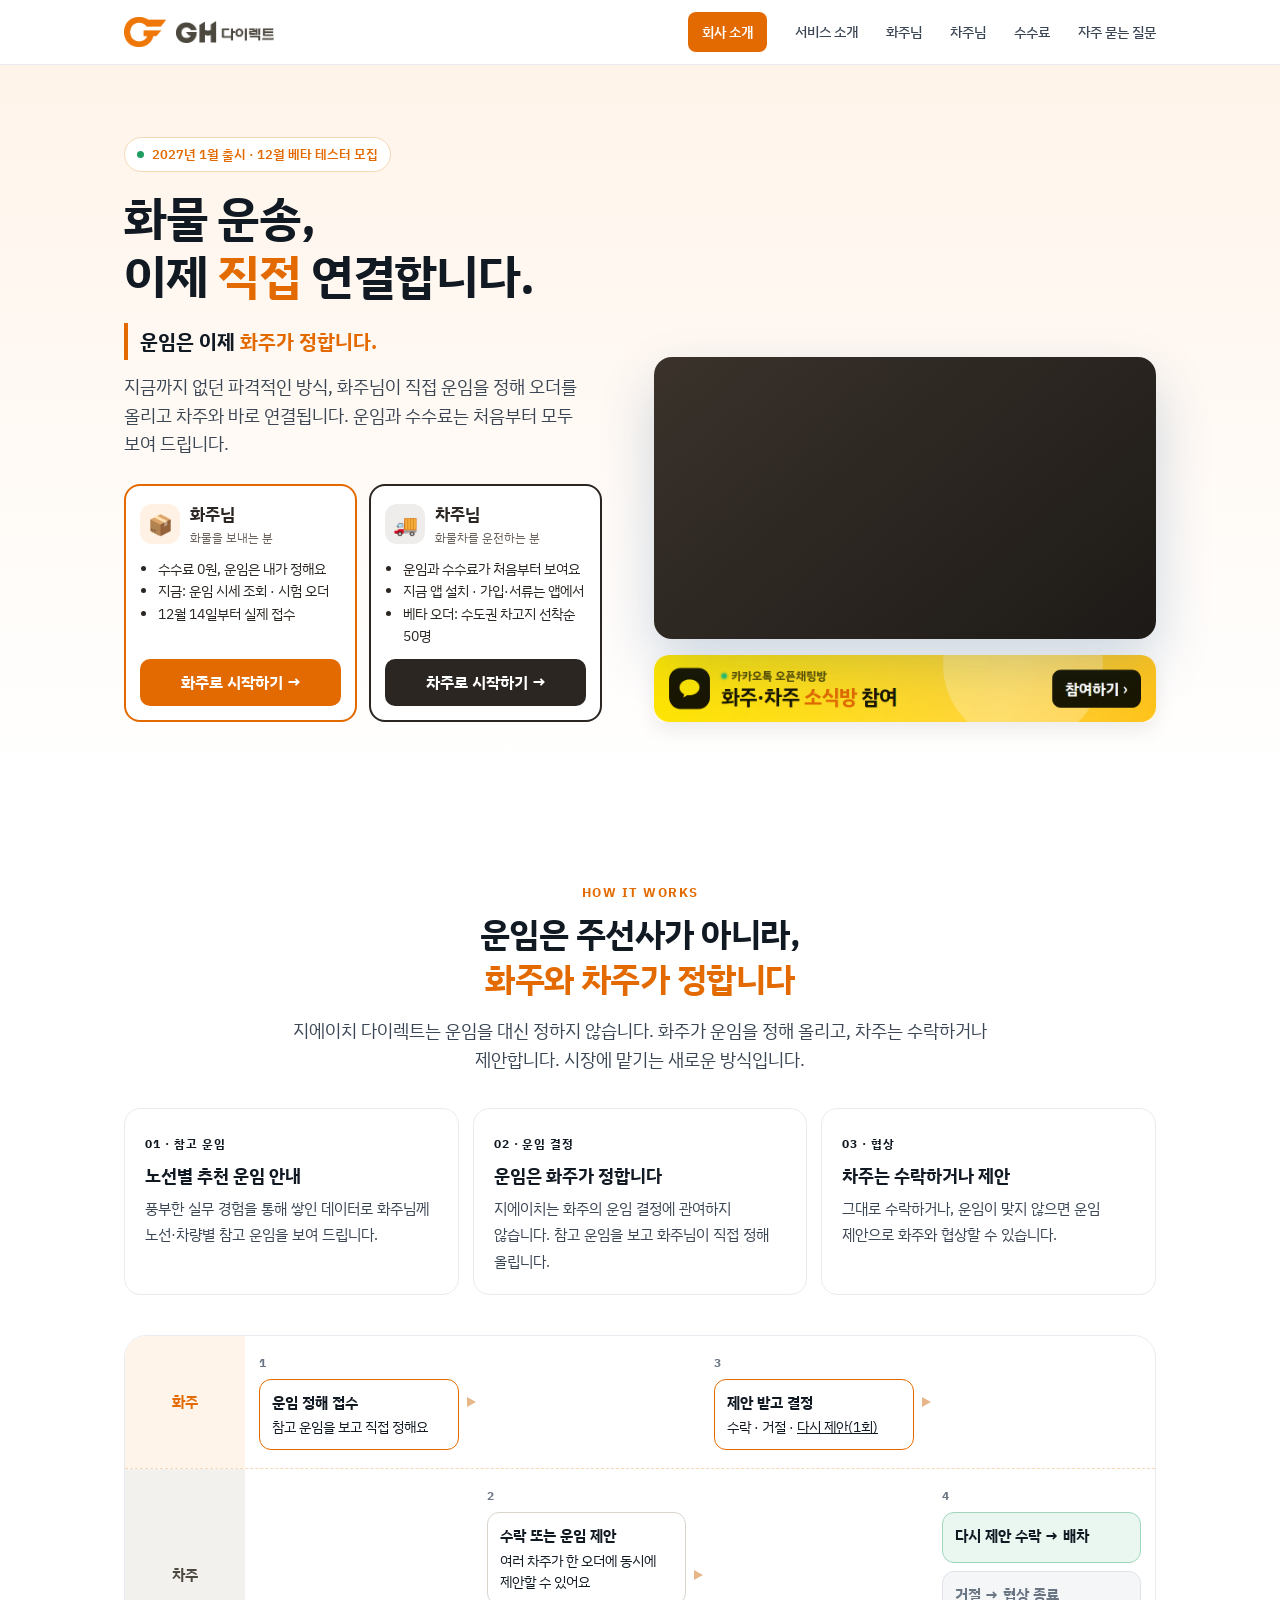
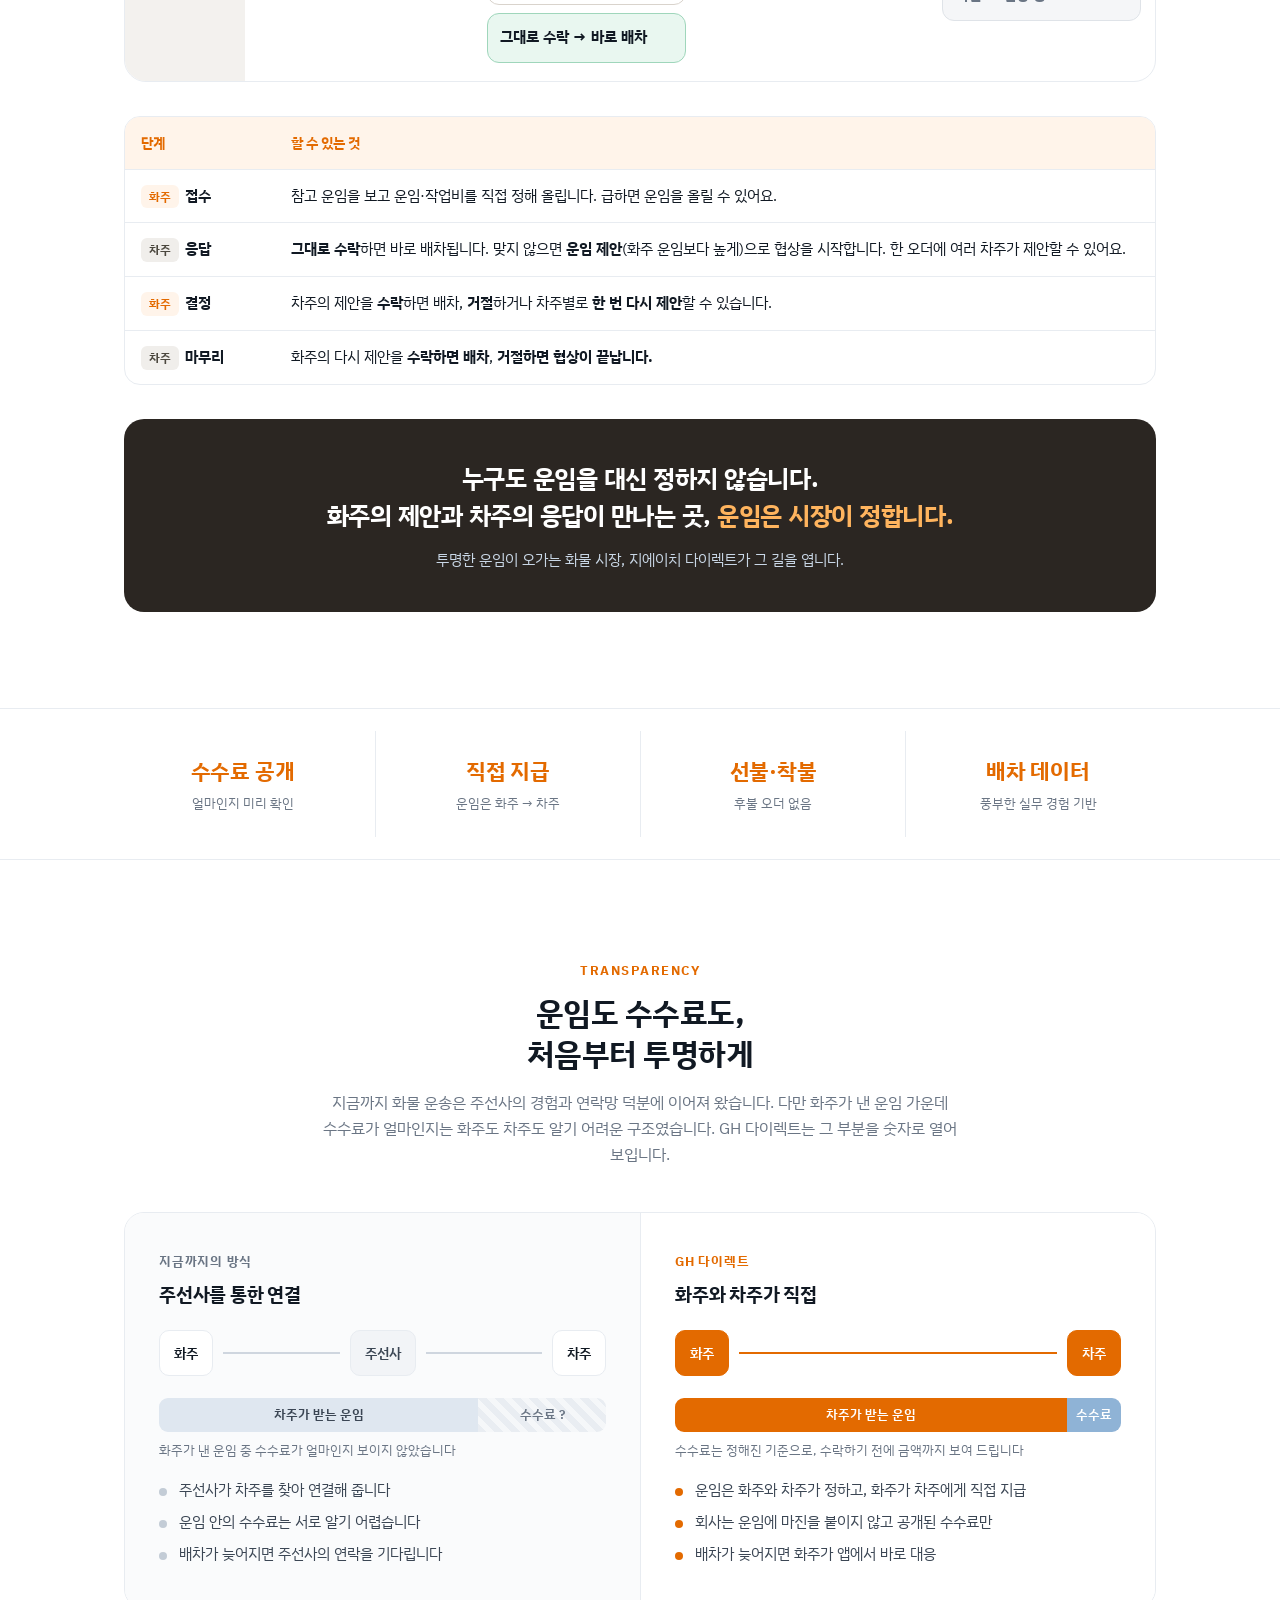
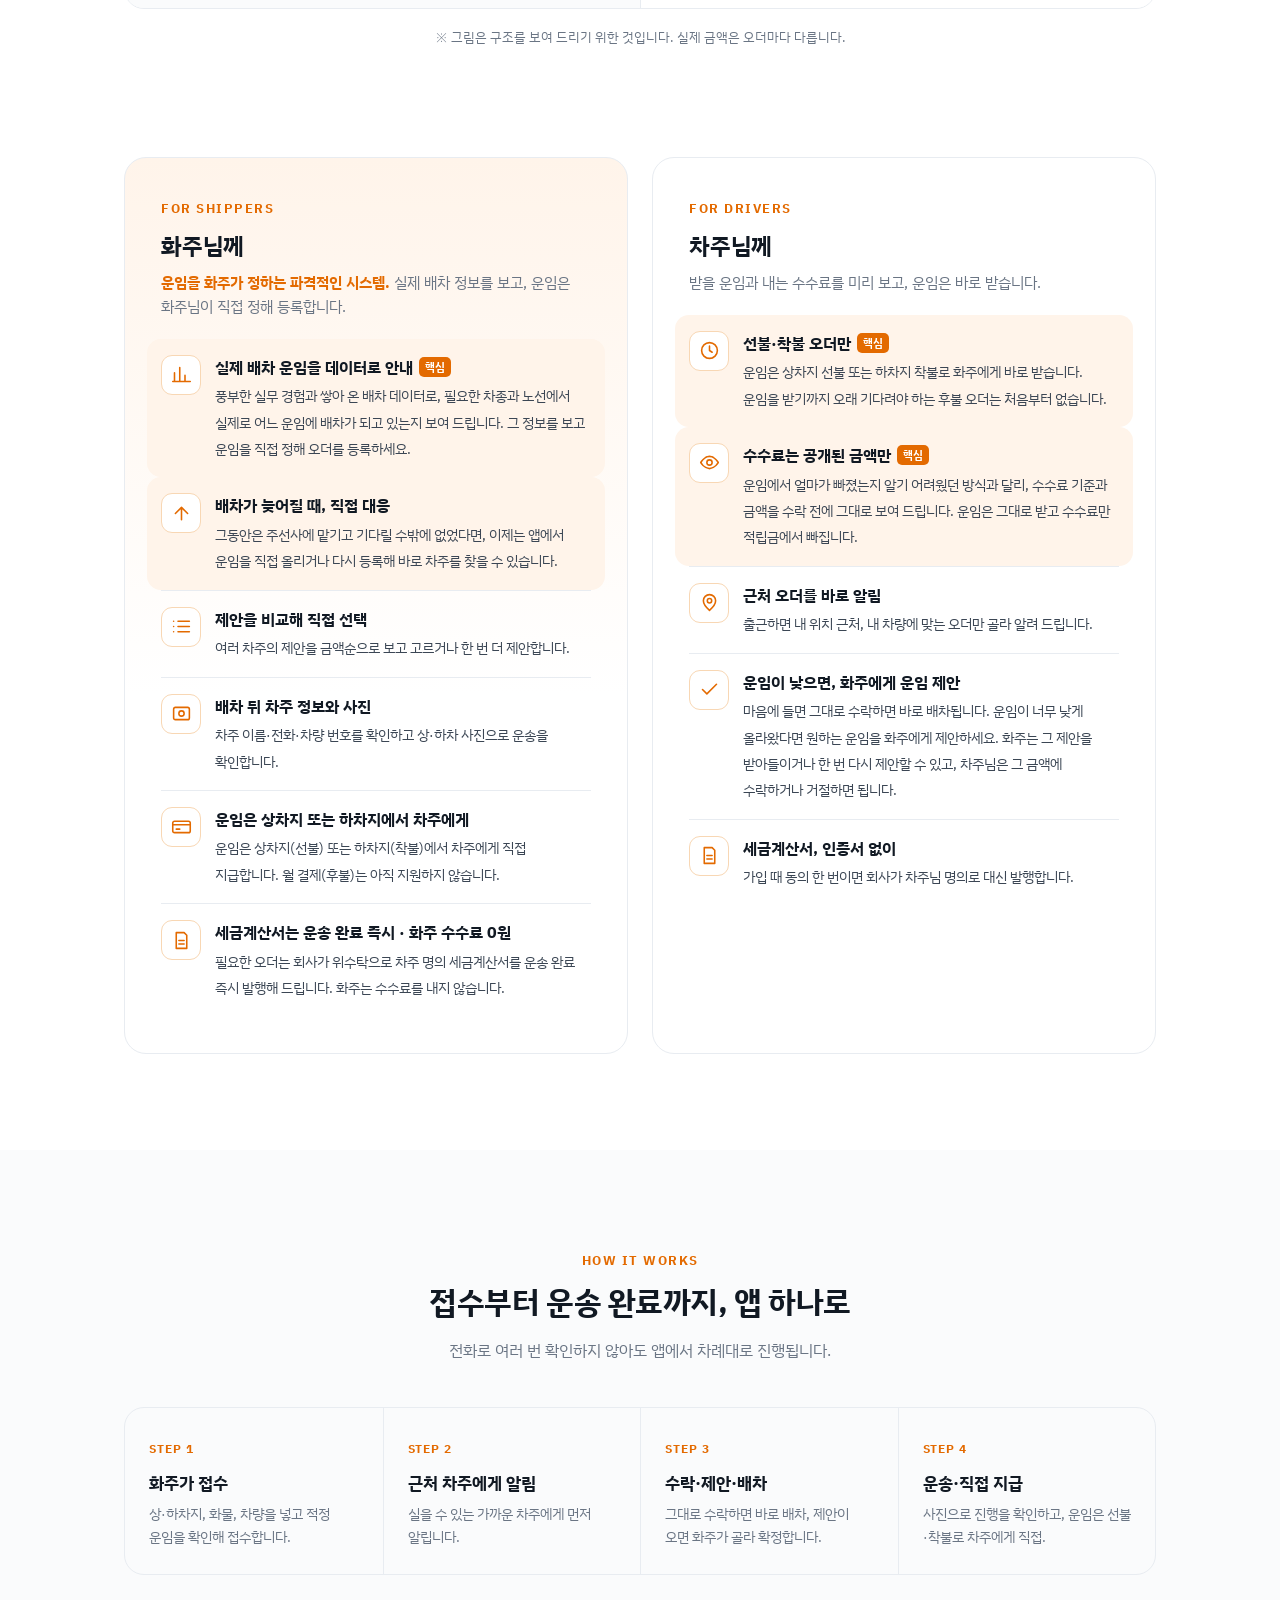
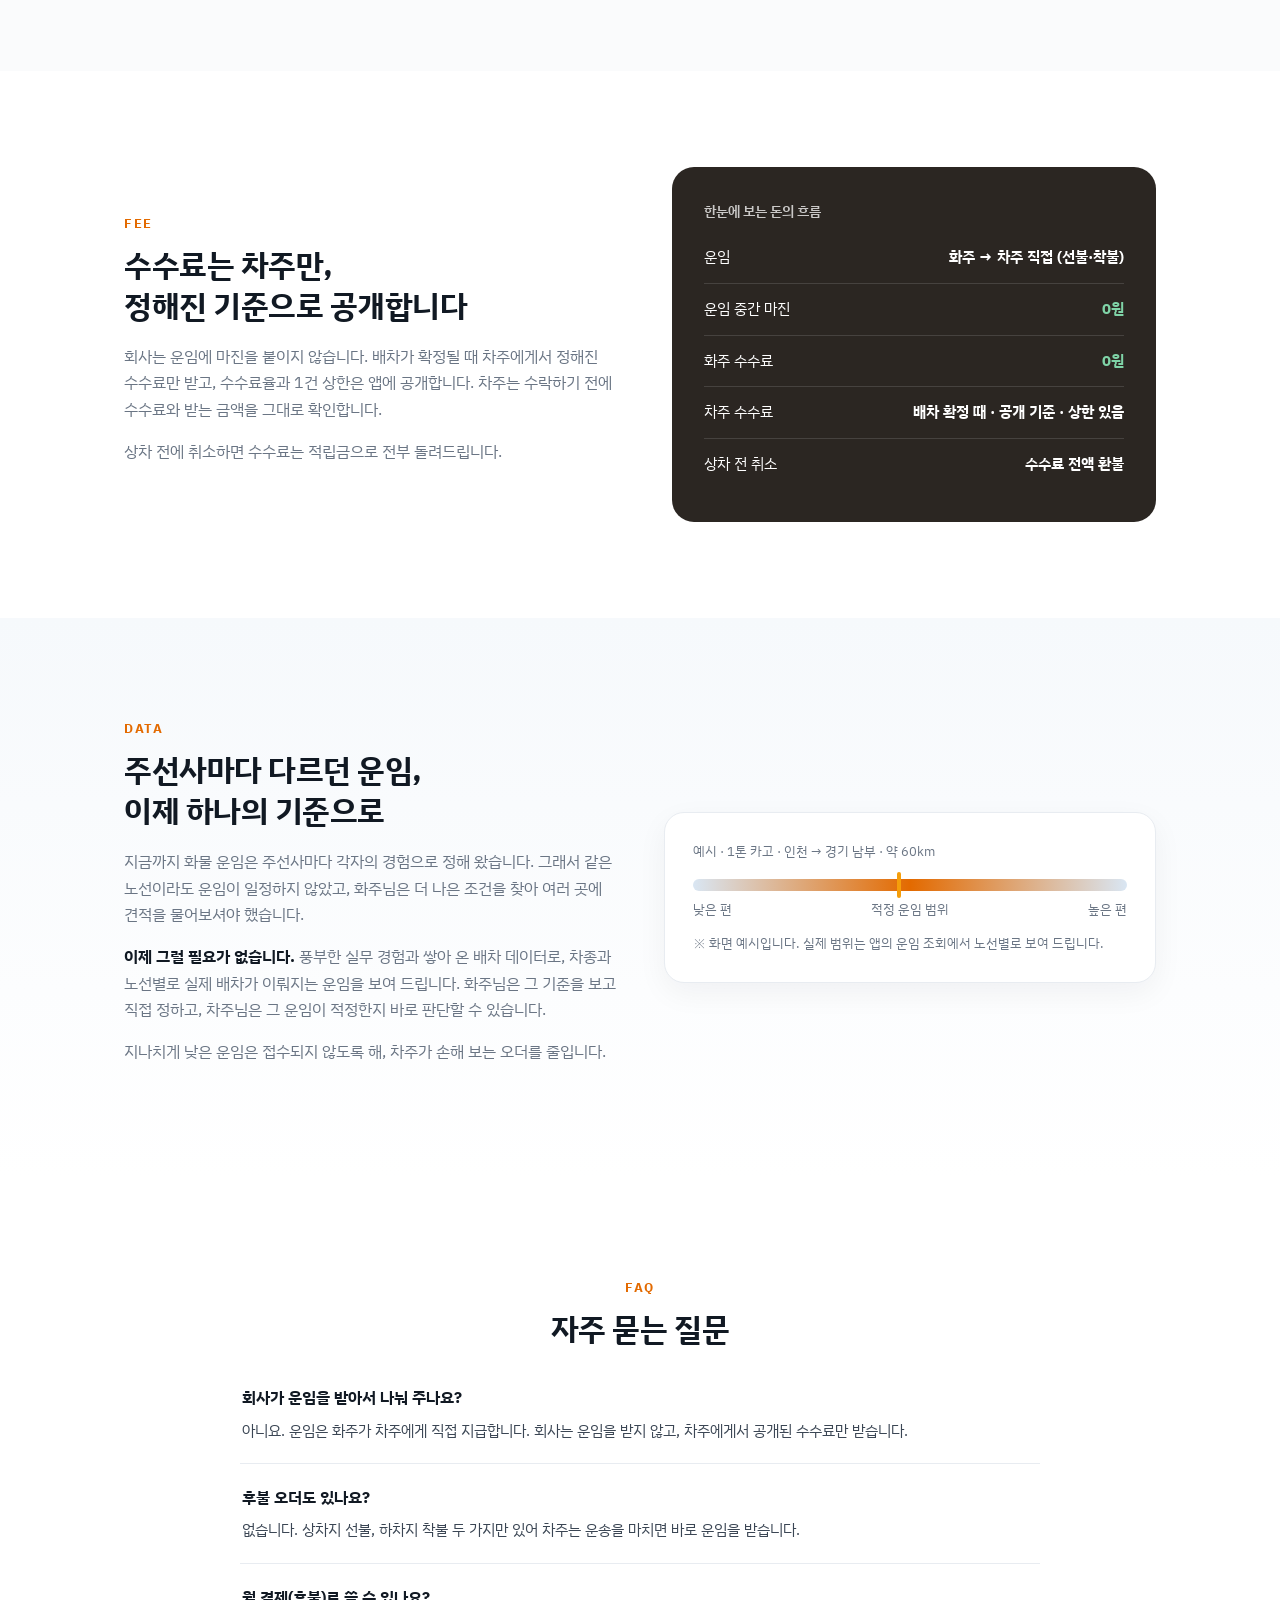
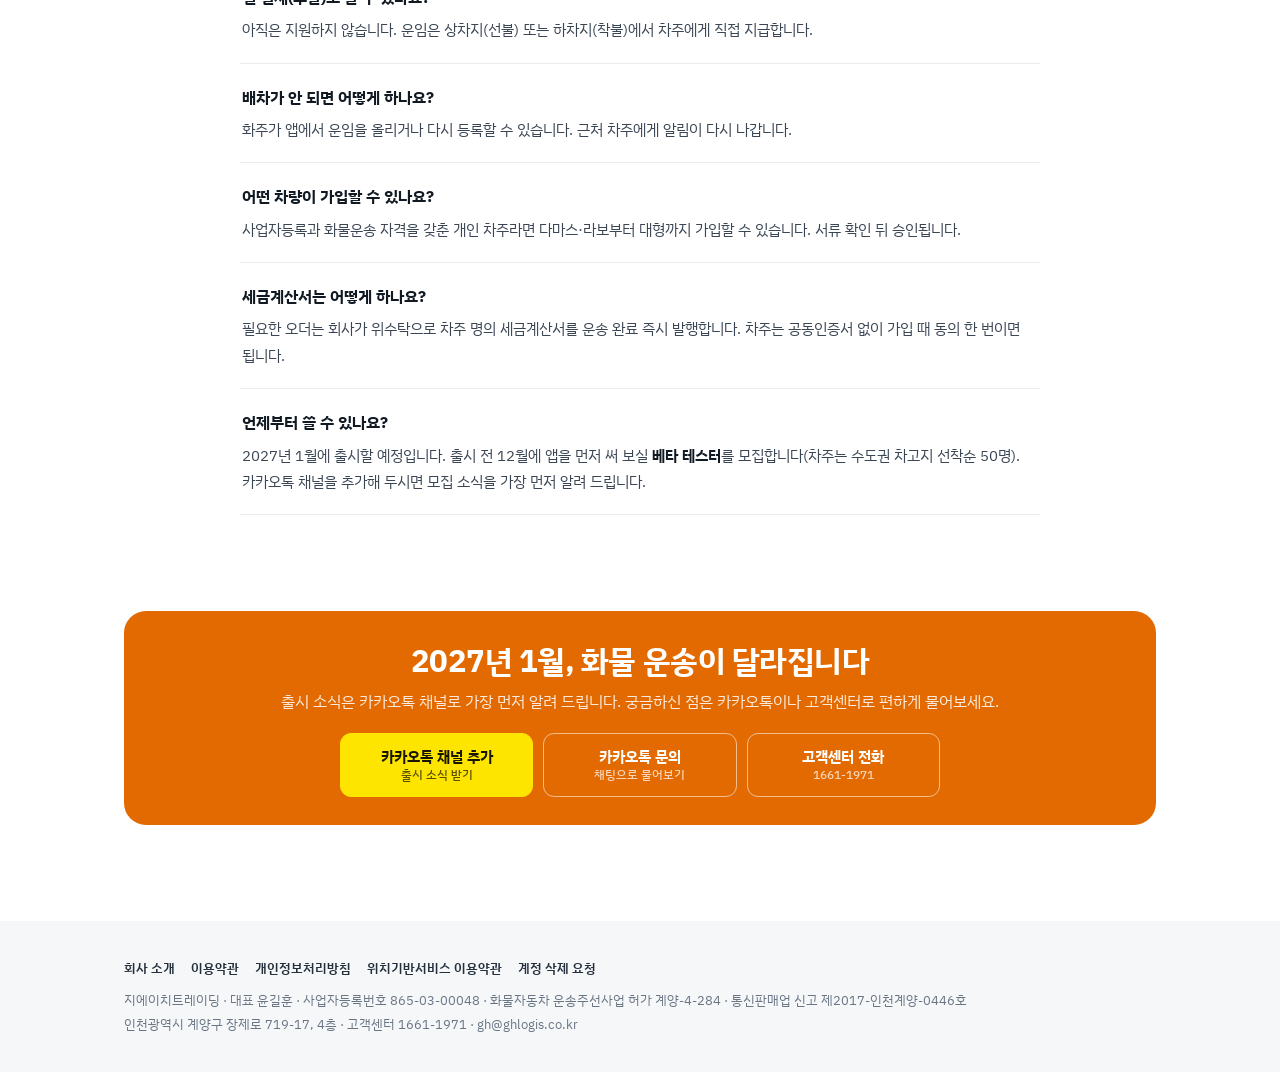
==== index.html @ 46461b38 "홈페이지 화주·차주 카드 + 차주도 지금 바로 설치 Co-Authored-By: Claude Opus 5.5 <noreply@anthropic.com>" ====
<!doctype html><html lang="ko"><head>
<!-- GH 다이렉트 소개 페이지 (시안 20261118_소개페이지_v05, 사용자 승인 2026-11-18). 수정은 저장소 site/ 에서. --><meta charset="utf-8"><meta name="viewport" content="width=device-width,initial-scale=1">
<title>지에이치 다이렉트 · 화주와 차주를 직접 잇는 화물 운송</title>
<meta name="description" content="화주와 차주가 앱에서 바로 만나 운임을 정합니다. 운임도 수수료도 처음부터 투명하게. 2027년 1월 출시.">
<meta property="og:title" content="지에이치 다이렉트 GH DIRECT">
<meta property="og:description" content="운임도 수수료도, 처음부터 투명하게. 화물 운송, 이제 직접 연결합니다. 2027년 1월 출시.">
<meta property="og:image" content="https://ghdirect.co.kr/og.png">
<link rel="icon" href="/favicon.png">
<link href="https://fonts.googleapis.com/css2?family=IBM+Plex+Sans+KR:wght@400;500;600;700&display=swap" rel="stylesheet">
<style>
:root{--b:#E36A00;--b9:#2B2622;--b1:#FFF4EA;--b2:#F8D7B4;--t:#111923;--s:#3b4654;--m:#6a7584;--l:#e8ecf1}
*{box-sizing:border-box}body{margin:0;font-family:'IBM Plex Sans KR','Malgun Gothic',sans-serif;color:var(--t);background:#fff;word-break:keep-all;line-height:1.65;-webkit-font-smoothing:antialiased}
.wrap{max-width:1080px;margin:0 auto;padding:0 24px}
header{position:sticky;top:0;background:rgba(255,255,255,.94);backdrop-filter:blur(8px);border-bottom:1px solid var(--l);z-index:5}
header .wrap{display:flex;align-items:center;justify-content:space-between;height:64px}
.logo{text-decoration:none;display:flex;align-items:center;gap:10px;color:var(--b);white-space:nowrap}.logo img{width:42px}.logo img.wm{width:auto;height:22px}.logo b{font-size:16.5px;display:block;line-height:1.15}.logo small{font-size:10px;color:var(--m);letter-spacing:.18em;font-weight:600}
.nav{display:flex;gap:28px;align-items:center}.nav a{color:var(--s);text-decoration:none;font-size:14px;font-weight:500}
.nav .cta-s{background:var(--b);color:#fff;padding:8px 14px;border-radius:8px;font-weight:600}
.eyebrow{font-size:12.5px;font-weight:700;color:var(--b);letter-spacing:.12em}
h1{font-size:48px;line-height:1.22;margin:16px 0 18px;letter-spacing:-.025em}h1 em{font-style:normal;color:var(--b)}
h2{font-size:31px;line-height:1.32;margin:10px 0 14px;letter-spacing:-.015em}
h3{letter-spacing:-.01em}
.lead{font-size:17.5px;color:var(--s);margin:0}.bold-claim{display:inline-block;margin:0 0 12px;font-size:20px;font-weight:700;color:var(--t);border-left:4px solid var(--b);padding:2px 0 2px 12px}.bold-claim em{font-style:normal;color:var(--b)}.muted{color:var(--m)}
.hero{padding:72px 0 64px;background:linear-gradient(180deg,var(--b1),#fff)}
.hero .wrap{display:grid;grid-template-columns:1fr 1.05fr;gap:52px;align-items:center}
.pill{display:inline-flex;gap:8px;align-items:center;background:#fff;border:1px solid var(--b2);color:var(--b);font-size:12.5px;font-weight:600;padding:6px 12px;border-radius:30px}.pill i{width:7px;height:7px;background:#1f9d61;border-radius:50%}
.btns{display:flex;gap:10px;flex-wrap:wrap;margin-top:28px}
a.btn,span.btn{text-decoration:none;display:inline-block}.final .btn.kakao,.btn.kakao{background:#FEE500;color:#191600;border-color:#FEE500}.btn{border-radius:11px;padding:13px 20px;font-weight:700;font-size:15px;border:1.5px solid var(--b);line-height:1.3}
.btn small{display:block;font-weight:500;font-size:11.5px;opacity:.72;margin-top:2px}.btn.p{background:var(--b);color:#fff}.btn.g{color:var(--b);background:#fff}
.video{aspect-ratio:16/9;border-radius:18px;background:linear-gradient(140deg,#0d4176,#062240);position:relative;overflow:hidden;box-shadow:0 24px 56px rgba(0,66,127,.20)}
.video .play{position:absolute;inset:0;display:flex;align-items:center;justify-content:center;flex-direction:column;color:#fff;gap:12px}
.video .tri{width:72px;height:50px;background:#ff0033;border-radius:14px;display:flex;align-items:center;justify-content:center}.video .tri:after{content:'';border-left:19px solid #fff;border-top:11px solid transparent;border-bottom:11px solid transparent;margin-left:5px}
.video p{margin:0;font-size:13px;opacity:.82}
.strip{border-top:1px solid var(--l);border-bottom:1px solid var(--l)}
.strip .wrap{display:grid;grid-template-columns:repeat(4,1fr)}
.strip div{padding:22px 10px;text-align:center;border-left:1px solid var(--l)}.strip div:first-child{border-left:0}
.strip b{display:block;font-size:22px;color:var(--b);letter-spacing:-.01em}.strip span{font-size:13px;color:var(--m)}
section{padding:96px 0}.center{text-align:center}.sec-sub{max-width:660px;margin:0 auto 44px}
/* 투명성 비교 */
.cmp{display:grid;grid-template-columns:1fr 1fr;border:1px solid var(--l);border-radius:20px;overflow:hidden}
.cmp>div{padding:34px}.cmp .old{background:#fafbfc}.cmp .new{background:#fff;border-left:1px solid var(--l)}
.cmp .k{font-size:12.5px;font-weight:700;color:var(--m);letter-spacing:.06em}.cmp .new .k{color:var(--b)}
.cmp h3{margin:6px 0 20px;font-size:19px}
.chain{display:flex;align-items:center;gap:10px;margin-bottom:22px}
.nd{border-radius:10px;padding:10px 14px;font-size:14px;font-weight:600;border:1px solid var(--l);background:#fff;white-space:nowrap}
.nd.mid{background:#f2f4f7;color:var(--s)}.nd.me{background:var(--b);color:#fff;border-color:var(--b)}
.ln{flex:1;height:2px;background:#cfd6df;position:relative;min-width:26px}.ln.blue{background:var(--b)}
.money{display:flex;height:34px;border-radius:9px;overflow:hidden;font-size:12.5px;font-weight:600;margin-bottom:8px}
.money span{display:flex;align-items:center;justify-content:center}
.money .drv{background:#dfe7f0;color:var(--s)}.money .fee{background:repeating-linear-gradient(45deg,#e9edf2,#e9edf2 6px,#f5f7f9 6px,#f5f7f9 12px);color:var(--m)}
.new .money .drv{background:var(--b);color:#fff}.new .money .fee{background:#8fb3d6;color:#fff}
.cap{font-size:12.5px;color:var(--m);margin:0 0 18px}
.cmp ul{margin:0;padding:0;list-style:none}.cmp li{position:relative;padding-left:20px;margin:8px 0;font-size:14.5px;color:var(--s)}
.cmp li:before{content:'';position:absolute;left:0;top:10px;width:8px;height:8px;border-radius:50%;background:#c3ccd6}.cmp .new li:before{background:var(--b)}
.note{margin-top:18px;font-size:13px;color:var(--m);text-align:center}
/* 기능 */
.who{display:grid;grid-template-columns:1fr 1fr;gap:24px}
.panel{border-radius:22px;padding:36px;border:1px solid var(--l)}
.panel.sh{background:linear-gradient(180deg,var(--b1),#fff 60%)}
.panel h3{margin:6px 0 6px;font-size:23px}.panel>p{margin:0 0 20px;color:var(--m);font-size:14.5px}
.feat{display:grid;grid-template-columns:40px 1fr;gap:14px;padding:16px 0;border-top:1px solid var(--l)}
.feat .ic{width:40px;height:40px;border-radius:11px;background:#fff;border:1px solid var(--b2);display:flex;align-items:center;justify-content:center}
.feat .ic svg{width:21px;height:21px;stroke:var(--b);fill:none;stroke-width:1.8;stroke-linecap:round;stroke-linejoin:round}
.feat b{display:block;font-size:15.5px;margin-bottom:2px}.feat span{font-size:14px;color:var(--s)}
.feat.hl{background:var(--b1);margin:0 -14px;padding:16px 14px;border-radius:14px;border-top:0}
.feat .badge,.badge{color:#fff !important;display:inline-block;font-size:11px;font-weight:700;color:#fff;background:var(--b);border-radius:5px;padding:1px 6px;margin-left:6px;vertical-align:2px}
/* 진행 */
.steps{display:grid;grid-template-columns:repeat(4,1fr);gap:0;border:1px solid var(--l);border-radius:20px;overflow:hidden}
.step{padding:26px 24px;border-left:1px solid var(--l)}.step:first-child{border-left:0}
.step .k{font-size:12px;font-weight:700;color:var(--b);letter-spacing:.08em}.step h4{margin:8px 0 6px;font-size:16.5px}.step p{margin:0;font-size:14px;color:var(--m)}
/* 수수료 */
.fee{display:grid;grid-template-columns:1.05fr 1fr;gap:40px;align-items:center}
.fee-box{background:var(--b9);color:#fff;border-radius:22px;padding:32px}
.fee-box h4{margin:0 0 10px;font-size:14px;opacity:.75;font-weight:600}
.fee-row{display:flex;justify-content:space-between;gap:16px;padding:13px 0;border-bottom:1px solid rgba(255,255,255,.13);font-size:15px}.fee-row:last-child{border-bottom:0}.fee-row b{text-align:right}
.fee-row .z{color:#7fd3a7}
.data .wrap{display:grid;grid-template-columns:1fr 1fr;gap:48px;align-items:center}
.range{background:#fff;border:1px solid var(--l);border-radius:20px;padding:28px;box-shadow:0 10px 30px rgba(17,25,35,.05)}
.range .r{font-size:13px;color:var(--m)}.range .bar{height:12px;border-radius:8px;background:linear-gradient(90deg,#d9e6f3,var(--b) 50%,#d9e6f3);margin:16px 0 8px;position:relative}
.range .bar i{position:absolute;left:47%;top:-7px;width:4px;height:26px;background:#f59e0b;border-radius:2px}
.range .lbl{display:flex;justify-content:space-between;font-size:12.5px;color:var(--m)}
.faq{max-width:800px;margin:0 auto}.q span strong{font-weight:700;color:var(--t)}.q{border-bottom:1px solid var(--l);padding:20px 2px}.q b{font-size:16px;display:block;margin-bottom:6px}.q span{color:var(--s);font-size:14.5px}
.final{background:var(--b);color:#fff;border-radius:22px;padding:30px 28px 28px;text-align:center}.final h2{color:#fff;margin:0 0 6px}.final p{opacity:.86;margin:0}
.final .btns{display:grid;grid-template-columns:repeat(3,1fr);max-width:600px;margin:18px auto 0}.final .btn{display:flex;flex-direction:column;justify-content:center;text-align:center}.final .btn.p{background:#fff;color:var(--b);border-color:#fff}.final .btn.g{background:transparent;color:#fff;border-color:rgba(255,255,255,.55)}
footer{background:#f5f7f9;padding:36px 0;font-size:12.5px;color:var(--m);line-height:1.9;margin-top:96px}
footer .links{margin-bottom:8px}footer .links a{color:#25303d;margin-right:16px;text-decoration:none;font-weight:600}
@media(max-width:760px){
 .nav a{display:none}.nav a.m-about{display:inline-block;background:var(--b);color:#fff;padding:8px 14px;border-radius:8px;font-weight:600}h1{font-size:33px}h2{font-size:24px}.lead{font-size:16px}
 .hero{padding:36px 0 40px}.hero .wrap,.cmp,.who,.fee,.data .wrap{grid-template-columns:1fr}
 .cmp .new{border-left:0;border-top:1px solid var(--l)}.cmp>div,.panel{padding:24px}
 .strip .wrap{grid-template-columns:1fr 1fr}.strip div:nth-child(3){border-left:0}.strip div{border-top:1px solid var(--l)}.strip div:nth-child(-n+2){border-top:0}
 .steps{grid-template-columns:1fr 1fr}.step:nth-child(3){border-left:0}.step:nth-child(n+3){border-top:1px solid var(--l)}
 section{padding:60px 0}.wrap{padding:0 18px}footer{margin-top:60px}
}

/* 운임 방식 소개(시안 20261121_소개페이지_운임방식소개_v02, 사용자 2026-11-21) */
#how h2{font-size:34px}#how h2 em{font-style:normal;color:var(--b)}#how .center{text-align:center}#how .lead{margin:0 auto;max-width:720px}

/* 핵심 3원칙 */
.hw-pr{display:grid;grid-template-columns:repeat(3,1fr);gap:14px;margin-top:34px}

.hw-pr div{border:1px solid var(--l);border-radius:16px;padding:20px 20px;background:#fff}

.hw-pr .hw-n{font-size:12px;font-weight:700;color:var(--o);letter-spacing:.08em}

.hw-pr b{display:block;font-size:18px;margin:6px 0 4px}
.hw-pr span{font-size:14.5px;color:var(--s)}

/* 흐름 */
.hw-flow{margin-top:40px;border:1px solid var(--l);border-radius:22px;overflow:hidden}

.hw-lane{display:grid;grid-template-columns:120px repeat(4,1fr);align-items:stretch}

.hw-lane+.hw-lane{border-top:1px dashed var(--b2)}

.hw-who{display:flex;align-items:center;justify-content:center;font-weight:700;font-size:15px;background:var(--b1);color:var(--b)}

.hw-lane.hw-drv .hw-who{background:#fff7ee;color:#b45a05}

.hw-cell{padding:18px 14px;position:relative}

.hw-box{border-radius:12px;padding:12px 12px;font-size:14px;line-height:1.5;border:1.5px solid var(--b2);background:#fff}

.hw-box b{display:block;font-size:15px;margin-bottom:2px}

.hw-box.hw-s{border-color:var(--b);}
.hw-box.hw-d{border-color:#f3c48f}

.hw-box.hw-ok{background:#e9f7f0;border-color:#9fd6bb}
.hw-box.hw-ok b{color:var(--g)}

.hw-box.hw-end{background:#f5f6f8;border-color:#dfe3e8;color:var(--m)}

.hw-step{font-size:11.5px;font-weight:700;color:var(--m);letter-spacing:.06em;margin-bottom:6px}

.hw-arrow{position:absolute;right:-9px;top:50%;width:18px;height:18px;transform:translateY(-50%);z-index:1}

.hw-arrow:after{content:'';position:absolute;left:3px;top:4px;border-left:9px solid #9db6cf;border-top:5px solid transparent;border-bottom:5px solid transparent}

.hw-small{font-size:12.5px;color:var(--m);margin-top:6px}

/* 표 */
#how table{width:100%;border-collapse:separate;border-spacing:0;margin-top:34px;border:1px solid var(--l);border-radius:16px;overflow:hidden;font-size:15px}#how th,#how td{padding:14px 16px;text-align:left;border-top:1px solid var(--l);vertical-align:top}#how thead th{background:var(--b1);color:var(--b);border-top:0;font-size:14px}#how td:first-child{font-weight:700;width:150px;white-space:nowrap}

.hw-tg{display:inline-block;font-size:12px;font-weight:700;padding:2px 8px;border-radius:6px;margin-right:6px}

.hw-tg.hw-s{background:var(--b1);color:var(--b)}
.hw-tg.hw-d{background:#fff1e2;color:#b45a05}

/* 결론 띠 */
.hw-punch{margin-top:34px;background:var(--b9);color:#fff;border-radius:20px;padding:40px 34px;display:flex;flex-direction:column;align-items:center;text-align:center;gap:14px}

.hw-punch b{font-size:25px;line-height:1.5;letter-spacing:-.01em}
.hw-punch b em{font-style:normal;color:#FFB45E}

.hw-punch span{font-size:14.5px;color:#c9d7e6}
@media(max-width:760px){
 #how h2{font-size:25px}#how .lead{font-size:15.5px}
 /* 휴대폰: 두 줄 흐름도 대신 아래 단계 표로 본다 */
 .hw-flow{display:none}
 .hw-pr{grid-template-columns:1fr}
 .hw-lane{grid-template-columns:1fr}.hw-who{padding:10px}.hw-cell{padding:10px 14px}.hw-arrow{display:none}#how td:first-child{width:auto;white-space:normal}#how th,#how td{padding:12px}
 .hw-punch{padding:28px 20px}.hw-punch b{font-size:19px}
}

/* 다이렉트 메인 색 = 로고 날개 주황(사용자 2026-11-21 "주황 좋다. 이걸로 가자"). 어두운 칸은 로고 글자색 계열 */
.video{background:linear-gradient(140deg,#3a322b,#1d1a17)}
.hw-lane.hw-drv .hw-who{background:#f3f1ee;color:#4C483F}
.hw-tg.hw-d{background:#f0eeeb;color:#4C483F}.hw-box.hw-d{border-color:#d9d3cc}
.hw-arrow:after{border-left-color:#e7b78a}

/* 첫 화면 오른쪽: 영상 + 오픈채팅방 */
.side{display:flex;flex-direction:column;gap:14px}
.chatimg{display:block;border-radius:16px;overflow:hidden;box-shadow:0 12px 28px rgba(0,0,0,.10);transition:transform .15s}.chatimg:hover{transform:translateY(-2px)}.chatimg img{display:block;width:100%;height:auto}
.hero .wrap{align-items:end}.side{gap:16px}.chatimg{border-radius:12px;box-shadow:0 8px 20px rgba(0,0,0,.08)}

/* 가입 버튼 두 개 같은 크기로 한 줄(PC·휴대폰). 휴대폰, 오픈채팅 띠는 버튼과 영상 사이 */
.chat-m{display:none}
.hero .btns{display:grid;grid-template-columns:1fr 1fr;gap:10px;max-width:480px}
.hero .btns .btn{display:flex;flex-direction:column;justify-content:center}
.btn i.dot{font-style:normal}.mbr{display:none}
@media(max-width:760px){
 .hero .btns{gap:8px;margin-top:22px;max-width:none}
 .hero .btns .btn{padding:12px 14px;font-size:15px}
 .hero .btns .btn small{font-size:11.5px;margin-top:4px}
 .btn i.dot{display:none}.mbr{display:inline}
 .chat-m{display:block;margin-top:12px}
 .chat-pc{display:none}
 .hero .wrap{gap:20px}
}

/* 맨 아래 띠: 휴대폰은 채널 추가를 한 줄 넓게, 문의·전화는 같은 크기로 나란히 */
@media(max-width:760px){
 .final{padding:26px 18px 22px}
 .final .btns{grid-template-columns:1fr 1fr;gap:8px}
 .final .btn.kakao{grid-column:1/-1}
 .final .btn{padding:11px 10px}
}

/* 화주·차주 시작하기 카드(2026-11-24) */
.who2{display:grid;grid-template-columns:1fr 1fr;gap:12px;margin-top:26px;max-width:560px}
.wcard{display:flex;flex-direction:column;text-decoration:none;color:#2B2622;background:#fff;border:2px solid #E36A00;border-radius:16px;padding:14px}
.wcard.d{border-color:#2B2622}
.wtop{display:flex;align-items:center;gap:10px}
.wic{width:40px;height:40px;border-radius:12px;background:#FFF1E4;display:flex;align-items:center;justify-content:center;font-size:20px;flex:none}
.wcard.d .wic{background:#EFEDEB}
.wtop b{display:block;font-size:17px}.wtop small{display:block;font-size:12px;color:#6b625c}
.wcard ul{margin:10px 0 12px 18px;padding:0;font-size:13.5px;line-height:1.65;flex:1}
.wgo{display:block;text-align:center;border-radius:10px;padding:10px;font-weight:800;color:#fff;background:#E36A00}
.wcard.d .wgo{background:#2B2622}
@media (max-width:640px){.who2{grid-template-columns:1fr;max-width:none;margin-top:20px}}
</style></head><body>
<header><div class="wrap"><a class="logo" href="/" aria-label="GH 다이렉트 홈"><img src="/gh-direct-mark.png" alt=""><img class="wm" src="/gh-direct-wordmark.png" alt="GH 다이렉트"></a>
<nav class="nav"><a class="m-about cta-s" href="/about/">회사 소개</a><a href="#about">서비스 소개</a><a href="#who">화주님</a><a href="#who">차주님</a><a href="#fee">수수료</a><a href="#faq">자주 묻는 질문</a></nav></div></header>

<div class="hero"><div class="wrap">
 <div>
  <span class="pill"><i></i>2027년 1월 출시 · 12월 베타 테스터 모집</span>
  <h1>화물 운송,<br>이제 <em>직접</em> 연결합니다.</h1>
  <p class="bold-claim">운임은 이제 <em>화주가 정합니다.</em></p>
  <p class="lead">지금까지 없던 파격적인 방식, 화주님이 직접 운임을 정해 오더를 올리고 차주와 바로 연결됩니다. 운임과 수수료는 처음부터 모두 보여 드립니다.</p>
  <!-- 화주·차주 시작하기 카드(시안 20261124_홈페이지_베타버튼_v02 B, 사장님 "B로 해") — 각 베타 안내 페이지로 -->
  <div class="who2">
   <a class="wcard s" href="/beta/shipper/"><div class="wtop"><span class="wic">📦</span><span><b>화주님</b><small>화물을 보내는 분</small></span></div>
    <ul><li>수수료 0원, 운임은 내가 정해요</li><li>지금: 운임 시세 조회 · 시험 오더</li><li>12월 14일부터 실제 접수</li></ul>
    <span class="wgo">화주로 시작하기 →</span></a>
   <a class="wcard d" href="/beta/driver/"><div class="wtop"><span class="wic">🚚</span><span><b>차주님</b><small>화물차를 운전하는 분</small></span></div>
    <ul><li>운임과 수수료가 처음부터 보여요</li><li>지금 앱 설치 · 가입·서류는 앱에서</li><li>베타 오더: 수도권 차고지 선착순 50명</li></ul>
    <span class="wgo">차주로 시작하기 →</span></a>
  </div>
  <a class="chatimg chat-m" href="https://open.kakao.com/o/gNN7M4Xi" target="_blank" rel="noopener" aria-label="카카오톡 오픈채팅방 참여하기"><img src="/openchat-bar-m.png" alt="카카오톡 오픈채팅방 — 화주·차주 소식방 참여"></a>
 </div>
 <div class="side"><div class="video"><iframe src="https://www.youtube-nocookie.com/embed/18TGpeedPoA?rel=0&amp;modestbranding=1&amp;playsinline=1" title="화물 운송, 이제 직접 | GH 다이렉트" loading="lazy" allow="accelerometer; autoplay; clipboard-write; encrypted-media; gyroscope; picture-in-picture; web-share" referrerpolicy="strict-origin-when-cross-origin" allowfullscreen style="position:absolute;inset:0;width:100%;height:100%;border:0"></iframe></div>
  <a class="chatimg chat-pc" href="https://open.kakao.com/o/gNN7M4Xi" target="_blank" rel="noopener" aria-label="카카오톡 오픈채팅방 참여하기"><img src="/openchat-bar.png" alt="카카오톡 오픈채팅방 — 화주·차주 소식방 참여"></a></div>
</div></div>
<section id="how" class="how"><div class="wrap">
 <div class="center">
  <div class="eyebrow">HOW IT WORKS</div>
  <h2>운임은 주선사가 아니라,<br><em>화주와 차주가 정합니다</em></h2>
  <p class="lead">지에이치 다이렉트는 운임을 대신 정하지 않습니다. 화주가 운임을 정해 올리고, 차주는 수락하거나 제안합니다. 시장에 맡기는 새로운 방식입니다.</p>
 </div>

 <div class="hw-pr">
  <div><span class="hw-n">01 · 참고 운임</span><b>노선별 추천 운임 안내</b><span>풍부한 실무 경험을 통해 쌓인 데이터로 화주님께 노선·차량별 참고 운임을 보여 드립니다.</span></div>
  <div><span class="hw-n">02 · 운임 결정</span><b>운임은 화주가 정합니다</b><span>지에이치는 화주의 운임 결정에 관여하지 않습니다. 참고 운임을 보고 화주님이 직접 정해 올립니다.</span></div>
  <div><span class="hw-n">03 · 협상</span><b>차주는 수락하거나 제안</b><span>그대로 수락하거나, 운임이 맞지 않으면 운임 제안으로 화주와 협상할 수 있습니다.</span></div>
 </div>

 <div class="hw-flow">
  <div class="hw-lane hw-shp"><div class="hw-who">화주</div>
   <div class="hw-cell"><div class="hw-step">1</div><div class="hw-box hw-s"><b>운임 정해 접수</b>참고 운임을 보고 직접 정해요</div><span class="hw-arrow"></span></div>
   <div class="hw-cell"></div>
   <div class="hw-cell"><div class="hw-step">3</div><div class="hw-box hw-s"><b>제안 받고 결정</b>수락 · 거절 · <u>다시 제안(1회)</u></div><span class="hw-arrow"></span></div>
   <div class="hw-cell"></div>
  </div>
  <div class="hw-lane hw-drv"><div class="hw-who">차주</div>
   <div class="hw-cell"></div>
   <div class="hw-cell"><div class="hw-step">2</div><div class="hw-box hw-d"><b>수락 또는 운임 제안</b>여러 차주가 한 오더에 동시에 제안할 수 있어요</div><div class="hw-box hw-ok" style="margin-top:8px"><b>그대로 수락 → 바로 배차</b></div><span class="hw-arrow"></span></div>
   <div class="hw-cell"></div>
   <div class="hw-cell"><div class="hw-step">4</div><div class="hw-box hw-ok"><b>다시 제안 수락 → 배차</b></div><div class="hw-box hw-end" style="margin-top:8px"><b>거절 → 협상 종료</b></div></div>
  </div>
 </div>

 <table>
  <thead><tr><th>단계</th><th>할 수 있는 것</th></tr></thead>
  <tbody>
   <tr><td><span class="hw-tg hw-s">화주</span>접수</td><td>참고 운임을 보고 운임·작업비를 직접 정해 올립니다. 급하면 운임을 올릴 수 있어요.</td></tr>
   <tr><td><span class="hw-tg hw-d">차주</span>응답</td><td><b>그대로 수락</b>하면 바로 배차됩니다. 맞지 않으면 <b>운임 제안</b>(화주 운임보다 높게)으로 협상을 시작합니다. 한 오더에 여러 차주가 제안할 수 있어요.</td></tr>
   <tr><td><span class="hw-tg hw-s">화주</span>결정</td><td>차주의 제안을 <b>수락</b>하면 배차, <b>거절</b>하거나 차주별로 <b>한 번 다시 제안</b>할 수 있습니다.</td></tr>
   <tr><td><span class="hw-tg hw-d">차주</span>마무리</td><td>화주의 다시 제안을 <b>수락하면 배차</b>, <b>거절하면 협상이 끝납니다.</b></td></tr>
  </tbody>
 </table>

 <div class="hw-punch"><b>누구도 운임을 대신 정하지 않습니다.<br>화주의 제안과 차주의 응답이 만나는 곳, <em>운임은 시장이 정합니다.</em></b><span>투명한 운임이 오가는 화물 시장, 지에이치 다이렉트가 그 길을 엽니다.</span></div>
</div></section>
<div class="strip"><div class="wrap">
 <div><b>수수료 공개</b><span>얼마인지 미리 확인</span></div>
 <div><b>직접 지급</b><span>운임은 화주 → 차주</span></div>
 <div><b>선불·착불</b><span>후불 오더 없음</span></div>
 <div><b>배차 데이터</b><span>풍부한 실무 경험 기반</span></div>
</div></div>

<section id="about"><div class="wrap">
 <div class="center"><span class="eyebrow">TRANSPARENCY</span><h2>운임도 수수료도,<br>처음부터 투명하게</h2>
 <p class="muted sec-sub">지금까지 화물 운송은 주선사의 경험과 연락망 덕분에 이어져 왔습니다. 다만 화주가 낸 운임 가운데 수수료가 얼마인지는 화주도 차주도 알기 어려운 구조였습니다. GH 다이렉트는 그 부분을 숫자로 열어 보입니다.</p></div>
 <div class="cmp">
  <div class="old"><span class="k">지금까지의 방식</span><h3>주선사를 통한 연결</h3>
   <div class="chain"><span class="nd">화주</span><span class="ln"></span><span class="nd mid">주선사</span><span class="ln"></span><span class="nd">차주</span></div>
   <div class="money"><span class="drv" style="flex:3">차주가 받는 운임</span><span class="fee" style="flex:1.2">수수료 ?</span></div>
   <p class="cap">화주가 낸 운임 중 수수료가 얼마인지 보이지 않았습니다</p>
   <ul><li>주선사가 차주를 찾아 연결해 줍니다</li><li>운임 안의 수수료는 서로 알기 어렵습니다</li><li>배차가 늦어지면 주선사의 연락을 기다립니다</li></ul></div>
  <div class="new"><span class="k">GH 다이렉트</span><h3>화주와 차주가 직접</h3>
   <div class="chain"><span class="nd me">화주</span><span class="ln blue"></span><span class="nd me">차주</span></div>
   <div class="money"><span class="drv" style="flex:4">차주가 받는 운임</span><span class="fee" style="flex:.55">수수료</span></div>
   <p class="cap">수수료는 정해진 기준으로, 수락하기 전에 금액까지 보여 드립니다</p>
   <ul><li>운임은 화주와 차주가 정하고, 화주가 차주에게 직접 지급</li><li>회사는 운임에 마진을 붙이지 않고 공개된 수수료만</li><li>배차가 늦어지면 화주가 앱에서 바로 대응</li></ul></div>
 </div>
 <p class="note">※ 그림은 구조를 보여 드리기 위한 것입니다. 실제 금액은 오더마다 다릅니다.</p>
</div></section>

<section id="who" style="padding-top:0"><div class="wrap"><div class="who">
 <div class="panel sh"><span class="eyebrow">FOR SHIPPERS</span><h3>화주님께</h3><p><b style="color:var(--b)">운임을 화주가 정하는 파격적인 시스템.</b> 실제 배차 정보를 보고, 운임은 화주님이 직접 정해 등록합니다.</p>
  <div class="feat hl"><span class="ic"><svg viewBox="0 0 24 24"><path d="M4 20V10M10 20V4M16 20v-7M22 20H2"/></svg></span><div><b>실제 배차 운임을 데이터로 안내<span class="badge">핵심</span></b><span>풍부한 실무 경험과 쌓아 온 배차 데이터로, 필요한 차종과 노선에서 실제로 어느 운임에 배차가 되고 있는지 보여 드립니다. 그 정보를 보고 운임을 직접 정해 오더를 등록하세요.</span></div></div>
  <div class="feat hl"><span class="ic"><svg viewBox="0 0 24 24"><path d="M12 19V5M5 12l7-7 7 7"/></svg></span><div><b>배차가 늦어질 때, 직접 대응</b><span>그동안은 주선사에 맡기고 기다릴 수밖에 없었다면, 이제는 앱에서 운임을 직접 올리거나 다시 등록해 바로 차주를 찾을 수 있습니다.</span></div></div>
  <div class="feat"><span class="ic"><svg viewBox="0 0 24 24"><path d="M8 6h13M8 12h13M8 18h13M3 6h.01M3 12h.01M3 18h.01"/></svg></span><div><b>제안을 비교해 직접 선택</b><span>여러 차주의 제안을 금액순으로 보고 고르거나 한 번 더 제안합니다.</span></div></div>
  <div class="feat"><span class="ic"><svg viewBox="0 0 24 24"><rect x="3" y="5" width="18" height="14" rx="2"/><circle cx="12" cy="12" r="3"/></svg></span><div><b>배차 뒤 차주 정보와 사진</b><span>차주 이름·전화·차량 번호를 확인하고 상·하차 사진으로 운송을 확인합니다.</span></div></div>
  <div class="feat"><span class="ic"><svg viewBox="0 0 24 24"><rect x="2" y="6" width="20" height="13" rx="2"/><path d="M2 10h20M6 15h4"/></svg></span><div><b>운임은 상차지 또는 하차지에서 차주에게</b><span>운임은 상차지(선불) 또는 하차지(착불)에서 차주에게 직접 지급합니다. 월 결제(후불)는 아직 지원하지 않습니다.</span></div></div>
  <div class="feat"><span class="ic"><svg viewBox="0 0 24 24"><path d="M6 3h9l3 3v15H6z"/><path d="M9 12h6M9 16h6"/></svg></span><div><b>세금계산서는 운송 완료 즉시 · 화주 수수료 0원</b><span>필요한 오더는 회사가 위수탁으로 차주 명의 세금계산서를 운송 완료 즉시 발행해 드립니다. 화주는 수수료를 내지 않습니다.</span></div></div>
 </div>
 <div class="panel"><span class="eyebrow">FOR DRIVERS</span><h3>차주님께</h3><p>받을 운임과 내는 수수료를 미리 보고, 운임은 바로 받습니다.</p>
  <div class="feat hl"><span class="ic"><svg viewBox="0 0 24 24"><circle cx="12" cy="12" r="9"/><path d="M12 7v5l3 2"/></svg></span><div><b>선불·착불 오더만<span class="badge">핵심</span></b><span>운임은 상차지 선불 또는 하차지 착불로 화주에게 바로 받습니다. 운임을 받기까지 오래 기다려야 하는 후불 오더는 처음부터 없습니다.</span></div></div>
  <div class="feat hl"><span class="ic"><svg viewBox="0 0 24 24"><path d="M2 12s4-7 10-7 10 7 10 7-4 7-10 7S2 12 2 12z"/><circle cx="12" cy="12" r="3"/></svg></span><div><b>수수료는 공개된 금액만<span class="badge">핵심</span></b><span>운임에서 얼마가 빠졌는지 알기 어려웠던 방식과 달리, 수수료 기준과 금액을 수락 전에 그대로 보여 드립니다. 운임은 그대로 받고 수수료만 적립금에서 빠집니다.</span></div></div>
  <div class="feat"><span class="ic"><svg viewBox="0 0 24 24"><path d="M12 21s-7-6.2-7-11a7 7 0 0 1 14 0c0 4.8-7 11-7 11z"/><circle cx="12" cy="10" r="2.5"/></svg></span><div><b>근처 오더를 바로 알림</b><span>출근하면 내 위치 근처, 내 차량에 맞는 오더만 골라 알려 드립니다.</span></div></div>
  <div class="feat"><span class="ic"><svg viewBox="0 0 24 24"><path d="M20 6L9 17l-5-5"/></svg></span><div><b>운임이 낮으면, 화주에게 운임 제안</b><span>마음에 들면 그대로 수락하면 바로 배차됩니다. 운임이 너무 낮게 올라왔다면 원하는 운임을 화주에게 제안하세요. 화주는 그 제안을 받아들이거나 한 번 다시 제안할 수 있고, 차주님은 그 금액에 수락하거나 거절하면 됩니다.</span></div></div>
  <div class="feat"><span class="ic"><svg viewBox="0 0 24 24"><path d="M6 3h9l3 3v15H6z"/><path d="M9 12h6M9 16h6"/></svg></span><div><b>세금계산서, 인증서 없이</b><span>가입 때 동의 한 번이면 회사가 차주님 명의로 대신 발행합니다.</span></div></div>
 </div>
</div></div></section>

<section style="background:#fafbfc"><div class="wrap">
 <div class="center"><span class="eyebrow">HOW IT WORKS</span><h2>접수부터 운송 완료까지, 앱 하나로</h2><p class="muted sec-sub">전화로 여러 번 확인하지 않아도 앱에서 차례대로 진행됩니다.</p></div>
 <div class="steps">
  <div class="step"><span class="k">STEP 1</span><h4>화주가 접수</h4><p>상·하차지, 화물, 차량을 넣고 적정 운임을 확인해 접수합니다.</p></div>
  <div class="step"><span class="k">STEP 2</span><h4>근처 차주에게 알림</h4><p>실을 수 있는 가까운 차주에게 먼저 알립니다.</p></div>
  <div class="step"><span class="k">STEP 3</span><h4>수락·제안·배차</h4><p>그대로 수락하면 바로 배차, 제안이 오면 화주가 골라 확정합니다.</p></div>
  <div class="step"><span class="k">STEP 4</span><h4>운송·직접 지급</h4><p>사진으로 진행을 확인하고, 운임은 선불·착불로 차주에게 직접.</p></div>
 </div>
</div></section>

<section id="fee"><div class="wrap fee">
 <div><span class="eyebrow">FEE</span><h2>수수료는 차주만,<br>정해진 기준으로 공개합니다</h2>
  <p class="muted">회사는 운임에 마진을 붙이지 않습니다. 배차가 확정될 때 차주에게서 정해진 수수료만 받고, 수수료율과 1건 상한은 앱에 공개합니다. 차주는 수락하기 전에 수수료와 받는 금액을 그대로 확인합니다.</p>
  <p class="muted">상차 전에 취소하면 수수료는 적립금으로 전부 돌려드립니다.</p></div>
 <div class="fee-box"><h4>한눈에 보는 돈의 흐름</h4>
  <div class="fee-row"><span>운임</span><b>화주 → 차주 직접 (선불·착불)</b></div>
  <div class="fee-row"><span>운임 중간 마진</span><b class="z">0원</b></div>
  <div class="fee-row"><span>화주 수수료</span><b class="z">0원</b></div>
  <div class="fee-row"><span>차주 수수료</span><b>배차 확정 때 · 공개 기준 · 상한 있음</b></div>
  <div class="fee-row"><span>상차 전 취소</span><b>수수료 전액 환불</b></div>
 </div>
</div></section>

<section class="data" style="background:linear-gradient(180deg,#f6f9fc,#fff)"><div class="wrap">
 <div><span class="eyebrow">DATA</span><h2>주선사마다 다르던 운임,<br>이제 하나의 기준으로</h2>
  <p class="muted">지금까지 화물 운임은 주선사마다 각자의 경험으로 정해 왔습니다. 그래서 같은 노선이라도 운임이 일정하지 않았고, 화주님은 더 나은 조건을 찾아 여러 곳에 견적을 물어보셔야 했습니다.</p><p class="muted"><b style="color:var(--t)">이제 그럴 필요가 없습니다.</b> 풍부한 실무 경험과 쌓아 온 배차 데이터로, 차종과 노선별로 실제 배차가 이뤄지는 운임을 보여 드립니다. 화주님은 그 기준을 보고 직접 정하고, 차주님은 그 운임이 적정한지 바로 판단할 수 있습니다.</p>
  <p class="muted">지나치게 낮은 운임은 접수되지 않도록 해, 차주가 손해 보는 오더를 줄입니다.</p></div>
 <div class="range"><div class="r">예시 · 1톤 카고 · 인천 → 경기 남부 · 약 60km</div>
  <div class="bar"><i></i></div><div class="lbl"><span>낮은 편</span><span>적정 운임 범위</span><span>높은 편</span></div>
  <p class="muted" style="font-size:12.5px;margin:14px 0 0">※ 화면 예시입니다. 실제 범위는 앱의 운임 조회에서 노선별로 보여 드립니다.</p></div>
</div></section>

<section id="faq"><div class="wrap">
 <div class="center"><span class="eyebrow">FAQ</span><h2>자주 묻는 질문</h2></div>
 <div class="faq">
  <div class="q"><b>회사가 운임을 받아서 나눠 주나요?</b><span>아니요. 운임은 화주가 차주에게 직접 지급합니다. 회사는 운임을 받지 않고, 차주에게서 공개된 수수료만 받습니다.</span></div>
  <div class="q"><b>후불 오더도 있나요?</b><span>없습니다. 상차지 선불, 하차지 착불 두 가지만 있어 차주는 운송을 마치면 바로 운임을 받습니다.</span></div>
  <div class="q"><b>월 결제(후불)로 쓸 수 있나요?</b><span>아직은 지원하지 않습니다. 운임은 상차지(선불) 또는 하차지(착불)에서 차주에게 직접 지급합니다.</span></div>
  <div class="q"><b>배차가 안 되면 어떻게 하나요?</b><span>화주가 앱에서 운임을 올리거나 다시 등록할 수 있습니다. 근처 차주에게 알림이 다시 나갑니다.</span></div>
  <div class="q"><b>어떤 차량이 가입할 수 있나요?</b><span>사업자등록과 화물운송 자격을 갖춘 개인 차주라면 다마스·라보부터 대형까지 가입할 수 있습니다. 서류 확인 뒤 승인됩니다.</span></div>
  <div class="q"><b>세금계산서는 어떻게 하나요?</b><span>필요한 오더는 회사가 위수탁으로 차주 명의 세금계산서를 운송 완료 즉시 발행합니다. 차주는 공동인증서 없이 가입 때 동의 한 번이면 됩니다.</span></div>
  <div class="q"><b>언제부터 쓸 수 있나요?</b><span>2027년 1월에 출시할 예정입니다. 출시 전 12월에 앱을 먼저 써 보실 <strong>베타 테스터</strong>를 모집합니다(차주는 수도권 차고지 선착순 50명). 카카오톡 채널을 추가해 두시면 모집 소식을 가장 먼저 알려 드립니다.</span></div>
 </div>
</div></section>

<div class="wrap" id="notify"><div class="final">
 <h2>2027년 1월, 화물 운송이 달라집니다</h2><p>출시 소식은 카카오톡 채널로 가장 먼저 알려 드립니다. 궁금하신 점은 카카오톡이나 고객센터로 편하게 물어보세요.</p>
 <div class="btns"><a class="btn kakao" href="https://pf.kakao.com/_xdYAvX" target="_blank" rel="noopener">카카오톡 채널 추가<small>출시 소식 받기</small></a><a class="btn g" href="https://pf.kakao.com/_xdYAvX/chat" target="_blank" rel="noopener">카카오톡 문의<small>채팅으로 물어보기</small></a><a class="btn g" href="tel:1661-1971">고객센터 전화<small>1661-1971</small></a></div>
</div></div>

<footer><div class="wrap">
 <div class="links"><a href="/about/">회사 소개</a><a href="/terms/">이용약관</a><a href="/privacy/">개인정보처리방침</a><a href="/location/">위치기반서비스 이용약관</a><a href="/account/delete/">계정 삭제 요청</a></div>
 지에이치트레이딩 · 대표 윤길훈 · 사업자등록번호 865-03-00048 · 화물자동차 운송주선사업 허가 계양-4-284 · 통신판매업 신고 제2017-인천계양-0446호<br>
 인천광역시 계양구 장제로 719-17, 4층 · 고객센터 1661-1971 · gh@ghlogis.co.kr
</div></footer>
<script>
/* 유입 꼬리표(2026-11-21): 다이렉트 웹으로 가는 버튼에 ?src= 를 붙인다 — 들어올 때 꼬리표가 있으면 그대로, 없으면 site */
(function(){try{var s=(new URLSearchParams(location.search).get('src')||'').toLowerCase();if(!/^[a-z0-9_]{1,40}$/.test(s))s='site';
document.querySelectorAll('a[href^="https://app.ghdirect.co.kr"]').forEach(function(a){var u=new URL(a.href);if(!u.searchParams.get('src')){u.searchParams.set('src',s);a.href=u.toString();}});}catch(e){}})();
</script>
</body></html>
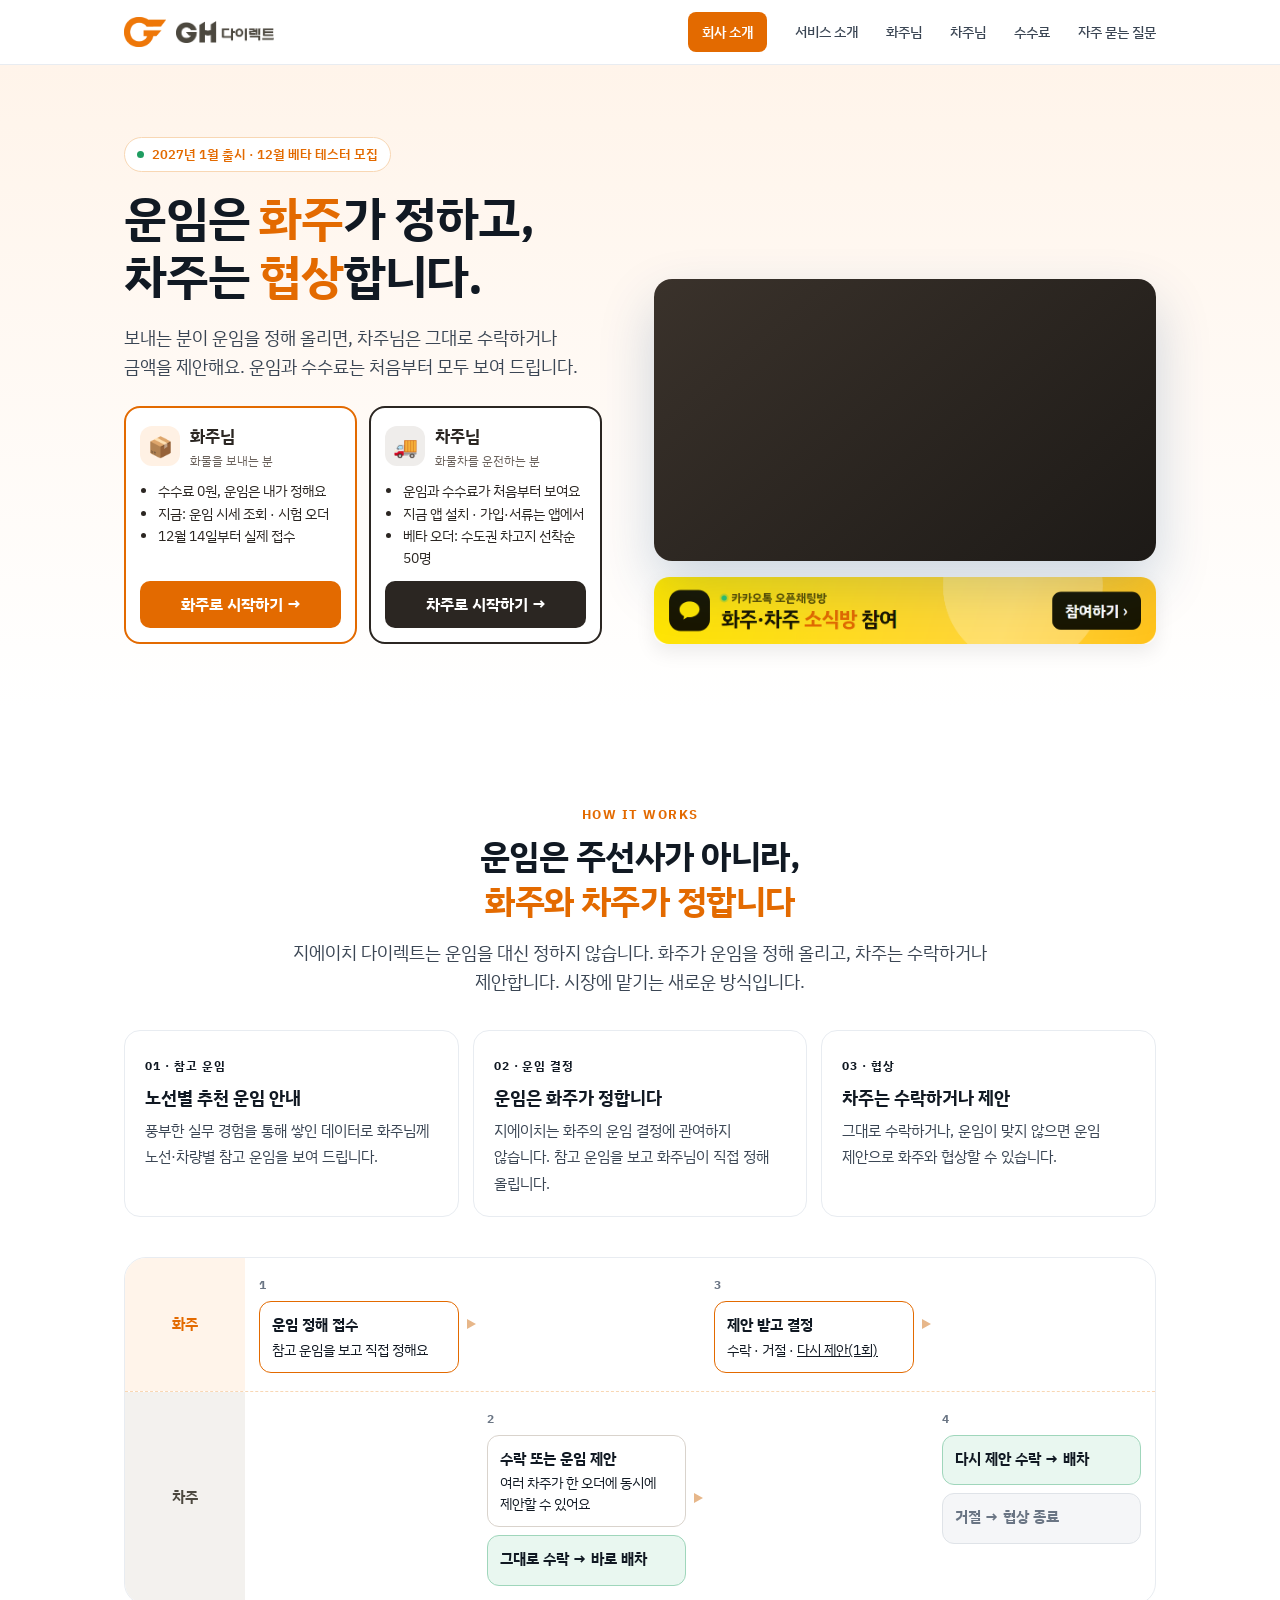
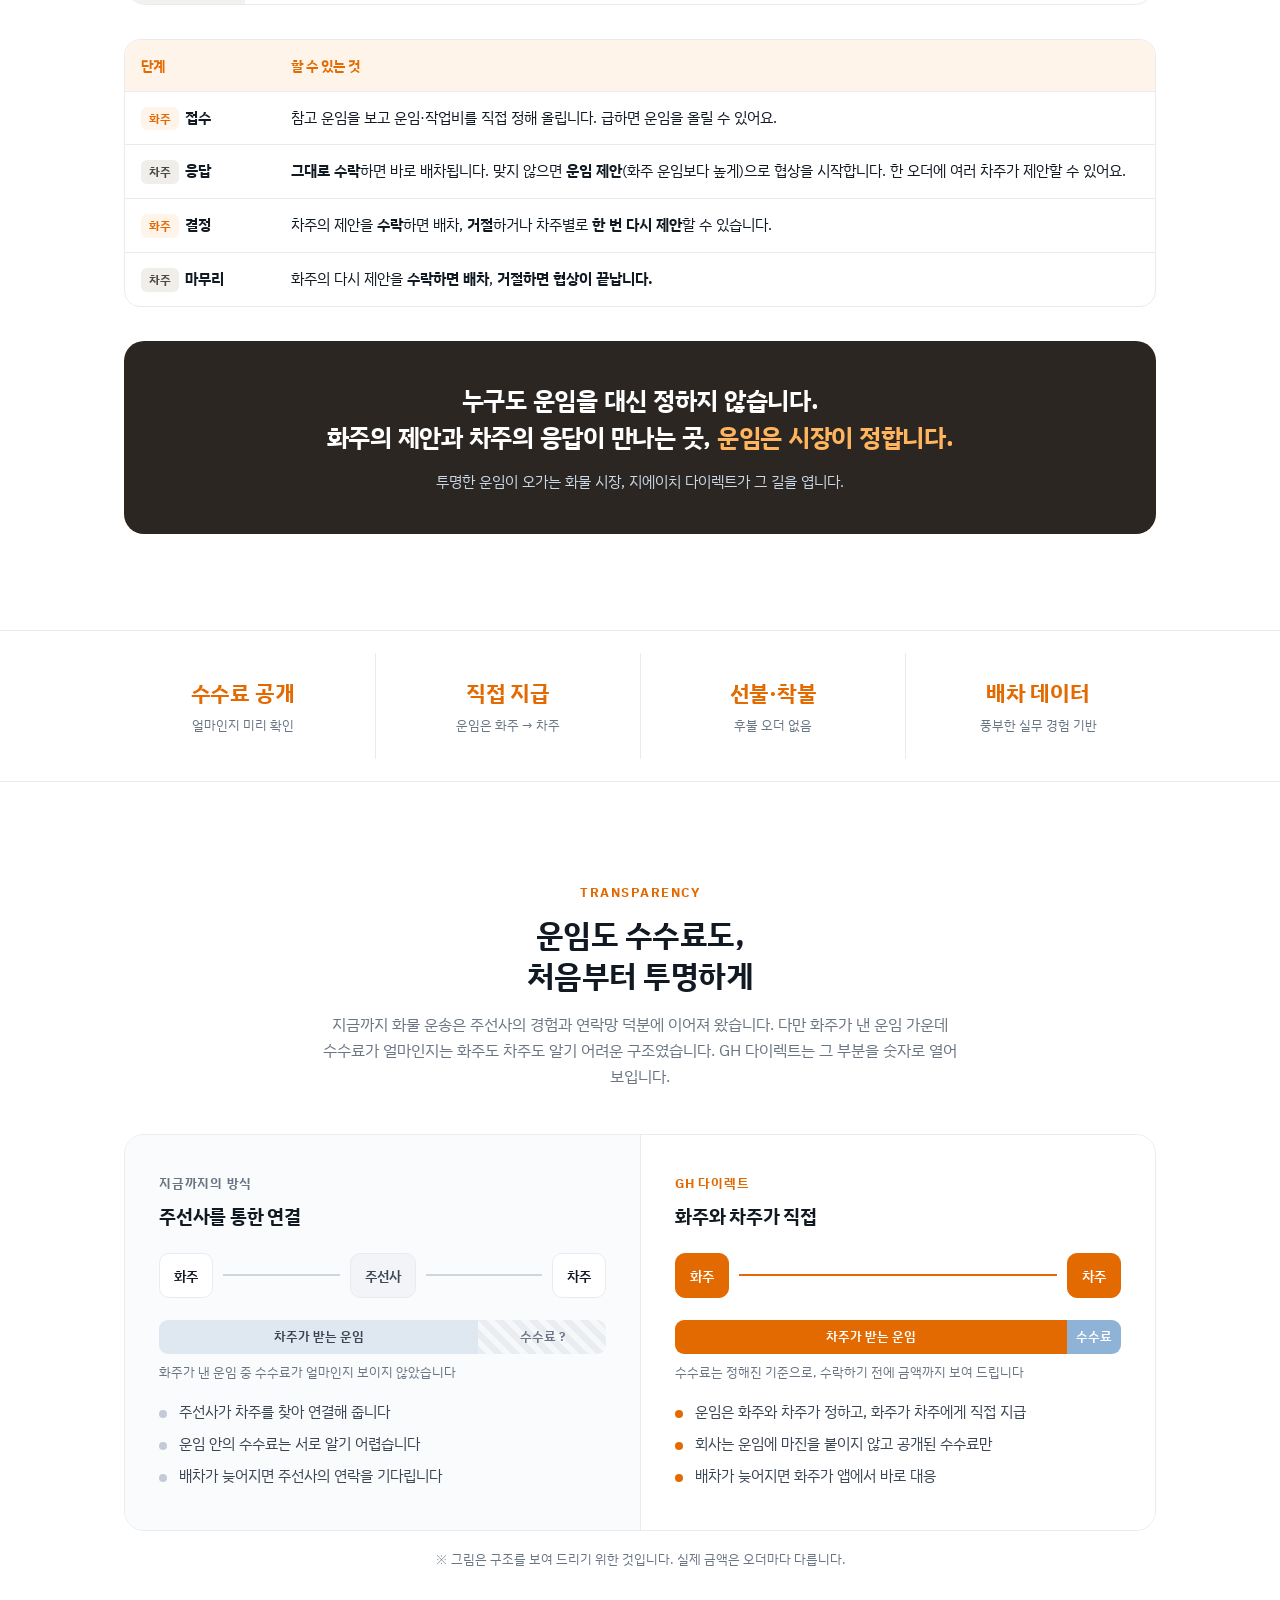
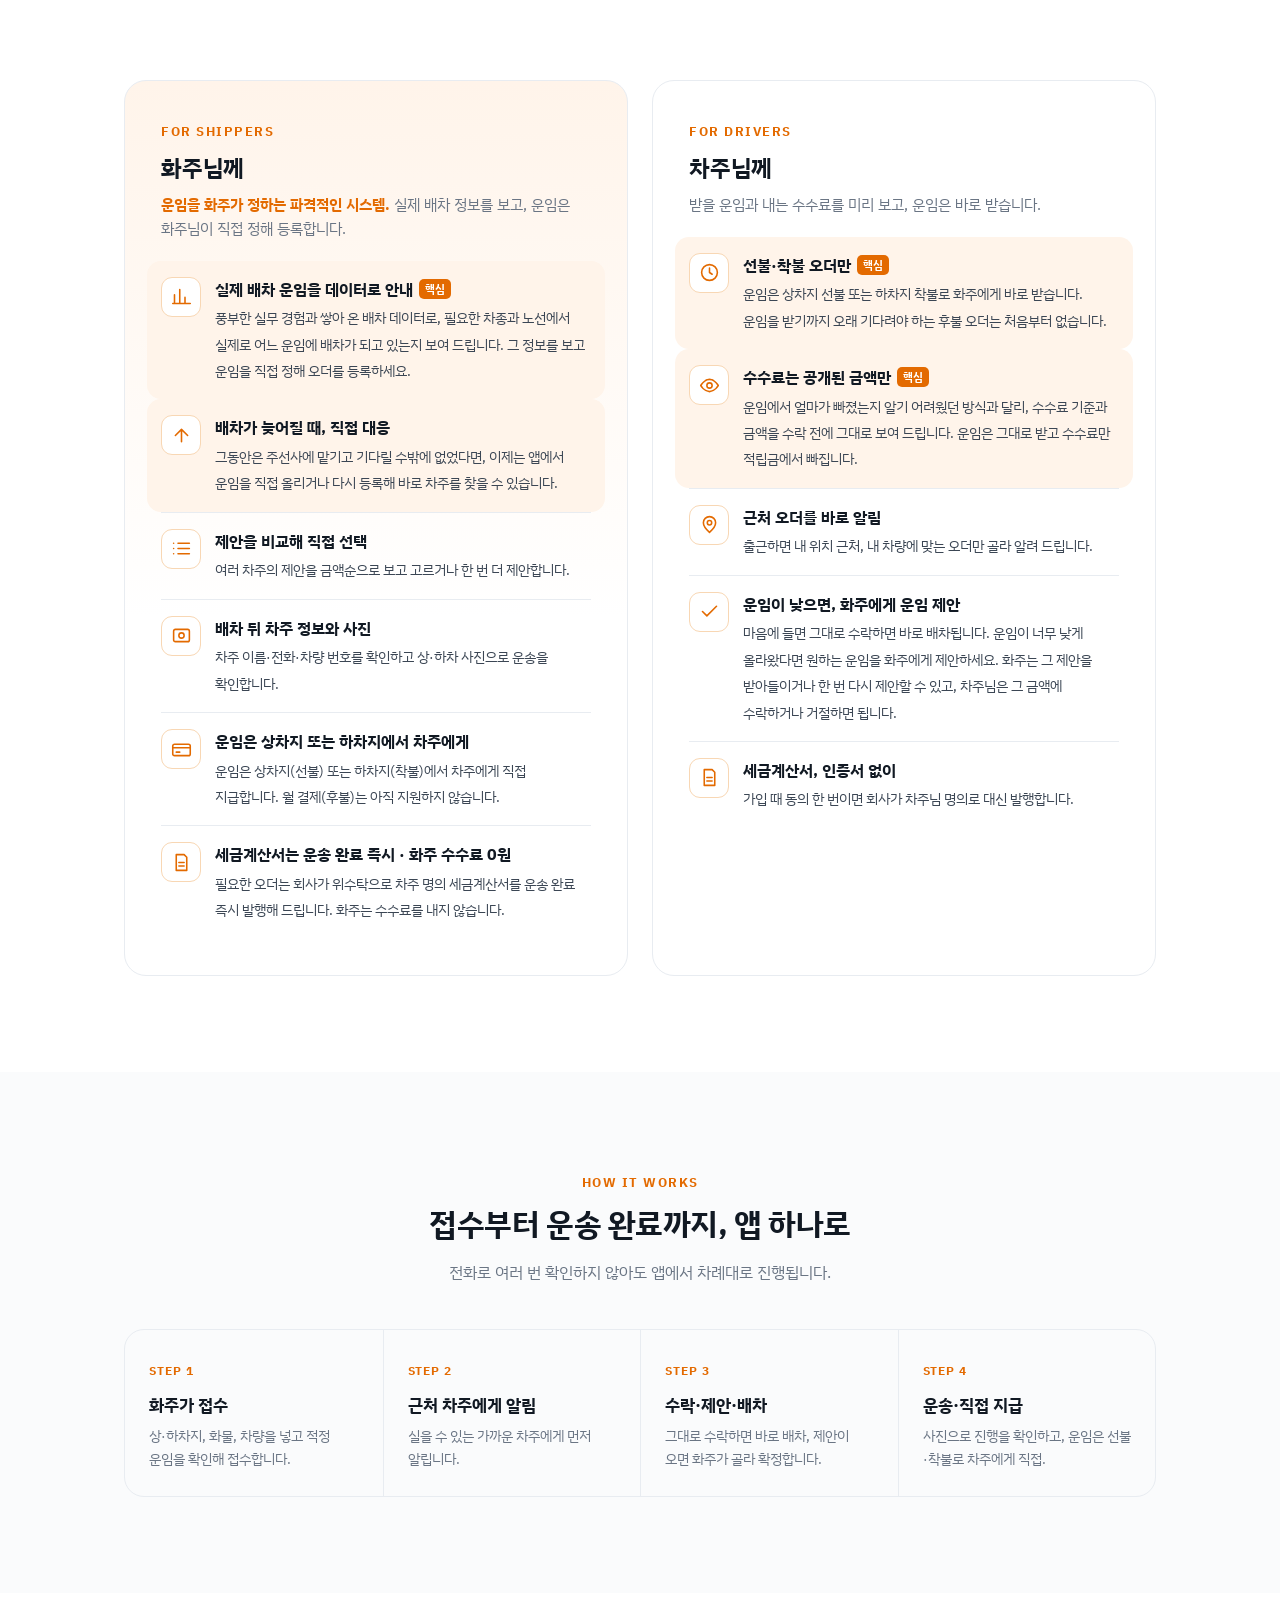
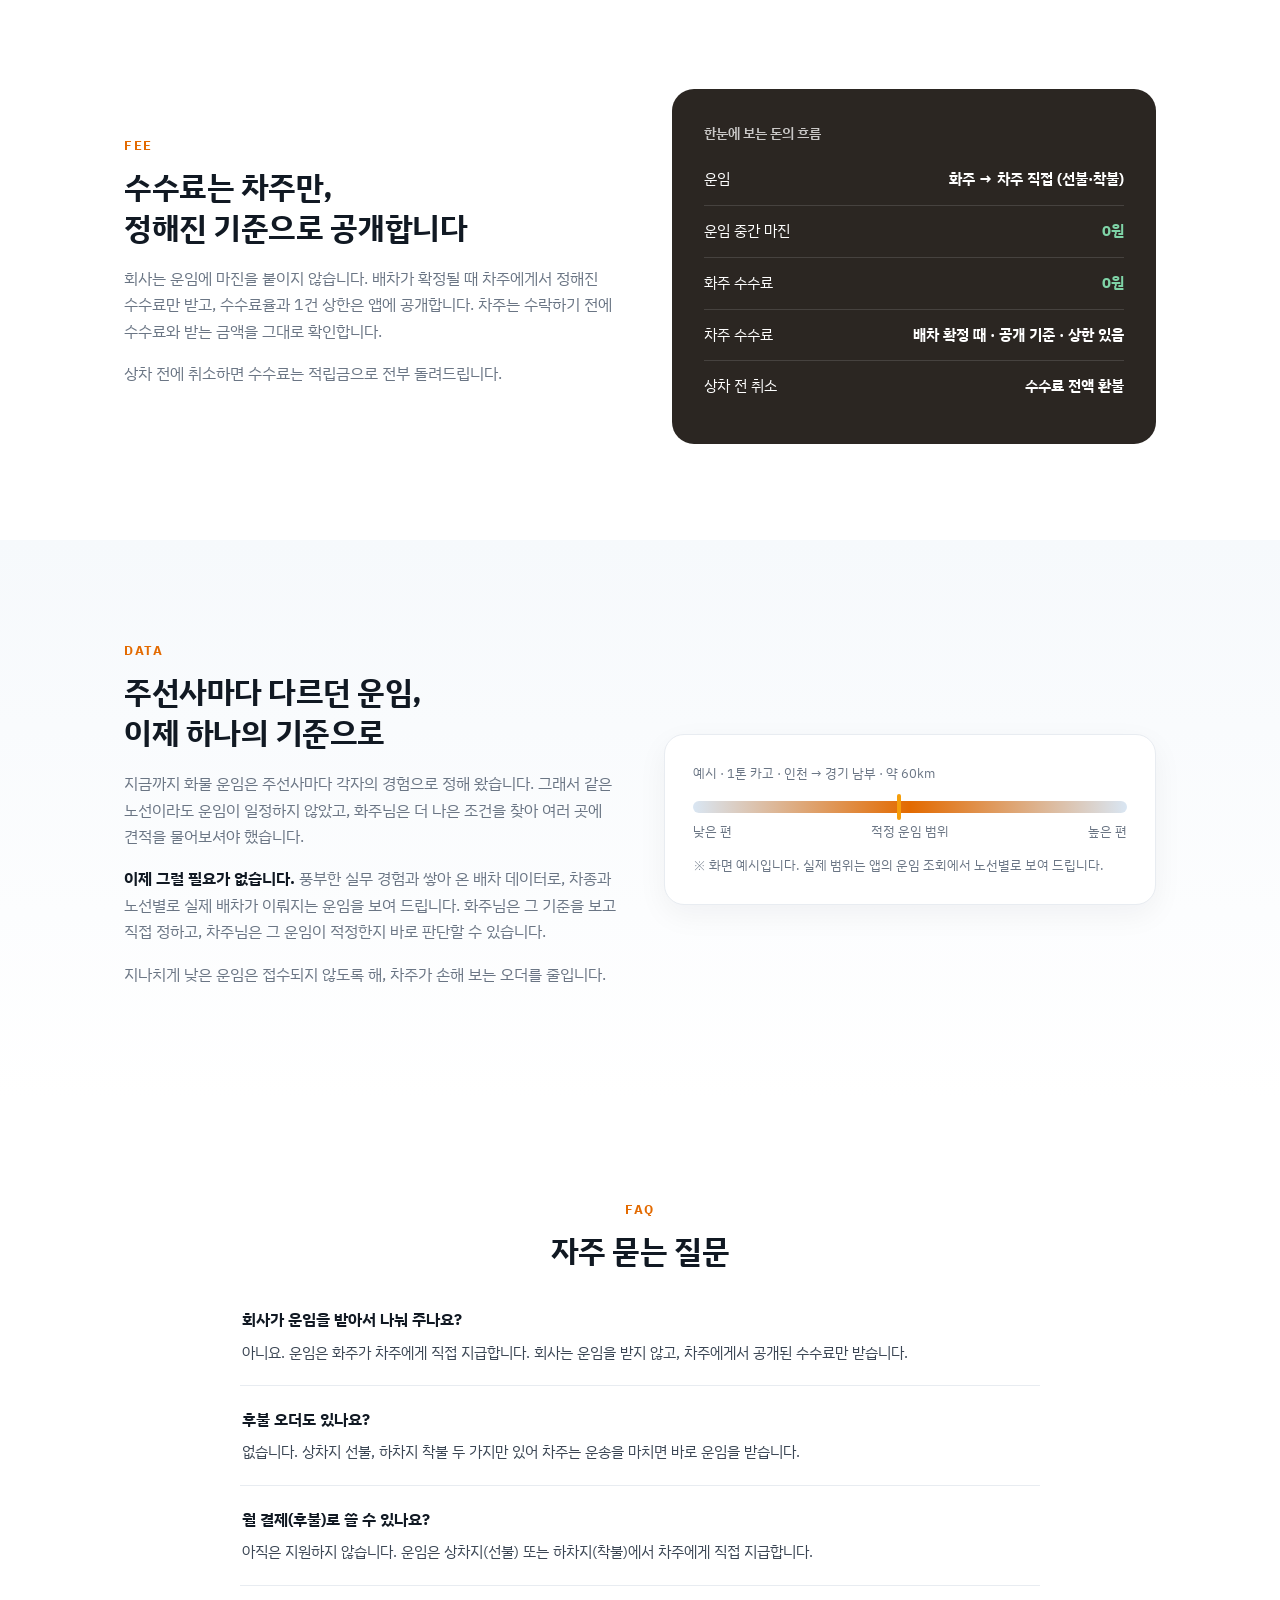
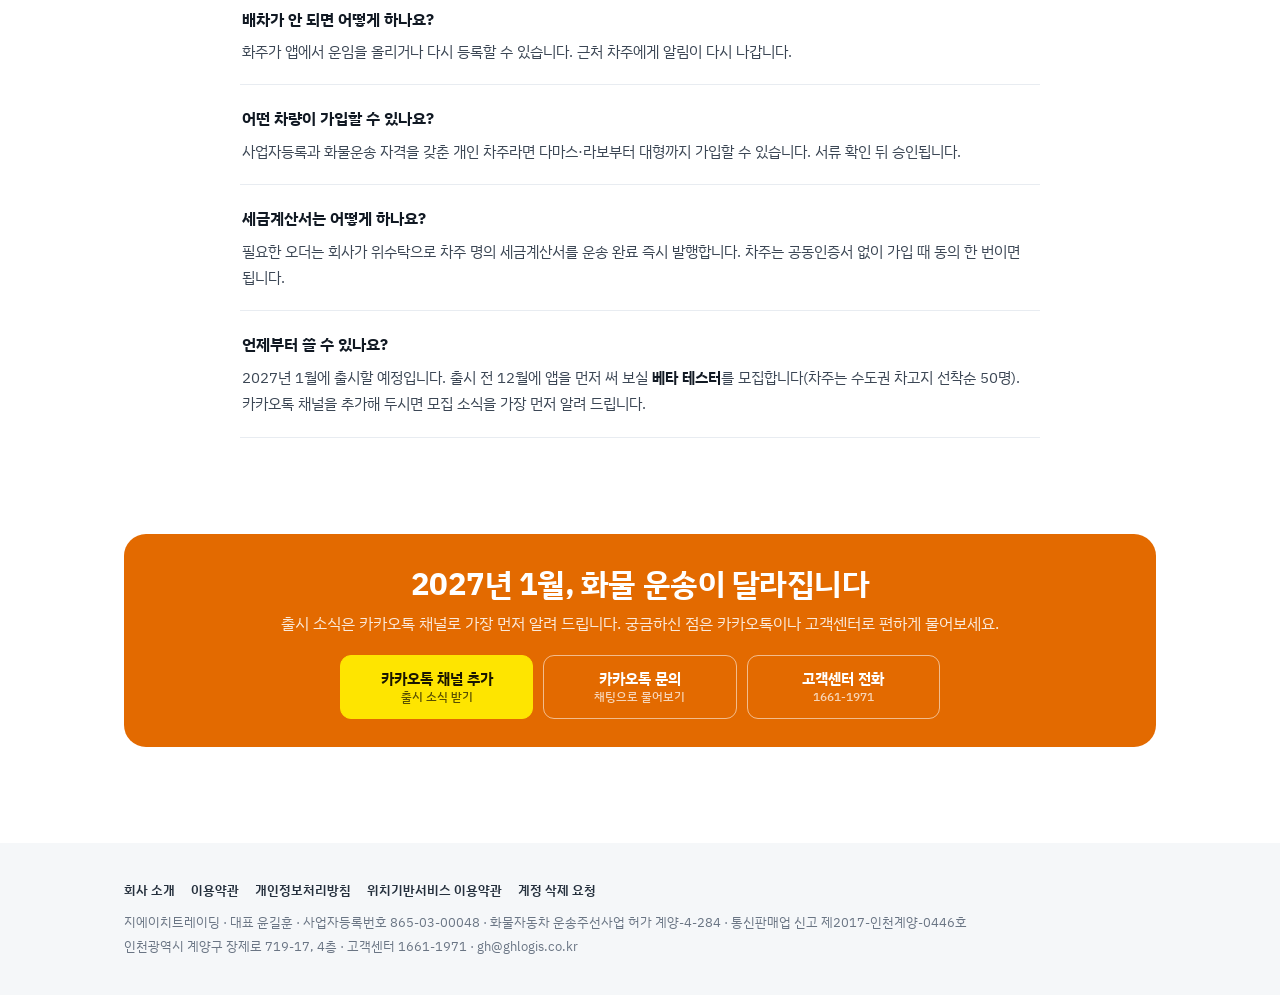
==== commit 6db36db8: "홈페이지 제목 '운임은 화주가 정하고 차주는 협상', 차주용 광고 랜딩, 방문·버튼 세기 Co-Authored-By: Claude Opus 5.5 <noreply@anthropic" ====
--- a/index.html
+++ b/index.html
@@ -209,6 +209,11 @@
 .wgo{display:block;text-align:center;border-radius:10px;padding:10px;font-weight:800;color:#fff;background:#E36A00}
 .wcard.d .wgo{background:#2B2622}
 @media (max-width:640px){.who2{grid-template-columns:1fr;max-width:none;margin-top:20px}}
+/* 차주용 광고로 온 사람(관리자 유입 링크 대상 = 차주): 차주 카드 먼저·강조, 화주 카드 흐리게(시안 20261125_홈페이지_당근유입_v02 ②) */
+.v-drv{display:none}html.drv .v-all{display:none}html.drv h1.v-drv,html.drv p.v-drv{display:block}html.drv li.v-drv{display:list-item}html.drv .rib.v-drv{display:inline-block}
+.wcard{position:relative}.rib{position:absolute;top:-12px;left:10px;max-width:calc(100% - 20px);white-space:nowrap;overflow:hidden;text-overflow:ellipsis;box-sizing:border-box;background:#E36A00;color:#fff;font-size:12px;font-weight:800;border-radius:999px;padding:3px 10px}html.drv .wcard.d{padding-top:20px}
+html.drv .wcard.d{order:-1;border-color:#E36A00;box-shadow:0 0 0 4px #E36A0033}html.drv .wcard.d .wgo{background:#E36A00}
+html.drv .wcard.s{opacity:.6}html.drv .who2{margin-top:30px}
 </style></head><body>
 <header><div class="wrap"><a class="logo" href="/" aria-label="GH 다이렉트 홈"><img src="/gh-direct-mark.png" alt=""><img class="wm" src="/gh-direct-wordmark.png" alt="GH 다이렉트"></a>
 <nav class="nav"><a class="m-about cta-s" href="/about/">회사 소개</a><a href="#about">서비스 소개</a><a href="#who">화주님</a><a href="#who">차주님</a><a href="#fee">수수료</a><a href="#faq">자주 묻는 질문</a></nav></div></header>
@@ -216,16 +221,18 @@
 <div class="hero"><div class="wrap">
  <div>
   <span class="pill"><i></i>2027년 1월 출시 · 12월 베타 테스터 모집</span>
-  <h1>화물 운송,<br>이제 <em>직접</em> 연결합니다.</h1>
-  <p class="bold-claim">운임은 이제 <em>화주가 정합니다.</em></p>
-  <p class="lead">지금까지 없던 파격적인 방식, 화주님이 직접 운임을 정해 오더를 올리고 차주와 바로 연결됩니다. 운임과 수수료는 처음부터 모두 보여 드립니다.</p>
+  <!-- 제목: '직접 연결'보다 '운임은 화주가 정하고 차주는 협상'(사장님 11/25, 시안 20261125_홈페이지_당근유입_v02). 차주용 광고로 오면 차주 쪽 제목(.drv) -->
+  <h1 class="v-all">운임은 <em>화주</em>가 정하고,<br>차주는 <em>협상</em>합니다.</h1>
+  <h1 class="v-drv">운임이 낮으면<br>차주님이 <em>협상</em>하세요.</h1>
+  <p class="lead v-all">보내는 분이 운임을 정해 올리면, 차주님은 그대로 수락하거나 금액을 제안해요. 운임과 수수료는 처음부터 모두 보여 드립니다.</p>
+  <p class="lead v-drv">화주가 정한 운임을 보고, 그대로 수락하거나 금액을 제안해요. 운임과 수수료는 처음부터 모두 보여 드립니다.</p>
   <!-- 화주·차주 시작하기 카드(시안 20261124_홈페이지_베타버튼_v02 B, 사장님 "B로 해") — 각 베타 안내 페이지로 -->
   <div class="who2">
-   <a class="wcard s" href="/beta/shipper/"><div class="wtop"><span class="wic">📦</span><span><b>화주님</b><small>화물을 보내는 분</small></span></div>
+   <a class="wcard s" href="/beta/shipper/" data-click="shipper"><div class="wtop"><span class="wic">📦</span><span><b>화주님</b><small>화물을 보내는 분</small></span></div>
     <ul><li>수수료 0원, 운임은 내가 정해요</li><li>지금: 운임 시세 조회 · 시험 오더</li><li>12월 14일부터 실제 접수</li></ul>
     <span class="wgo">화주로 시작하기 →</span></a>
-   <a class="wcard d" href="/beta/driver/"><div class="wtop"><span class="wic">🚚</span><span><b>차주님</b><small>화물차를 운전하는 분</small></span></div>
-    <ul><li>운임과 수수료가 처음부터 보여요</li><li>지금 앱 설치 · 가입·서류는 앱에서</li><li>베타 오더: 수도권 차고지 선착순 50명</li></ul>
+   <a class="wcard d" href="/beta/driver/" data-click="driver"><span class="rib v-drv">🚚 차주님은 여기로</span><div class="wtop"><span class="wic">🚚</span><span><b>차주님</b><small>화물차를 운전하는 분</small></span></div>
+    <ul><li class="v-drv">운임이 맞지 않으면 <b>금액 제안</b></li><li class="v-drv">선착불 오더만 · 베타 수수료 1%</li><li class="v-all">운임과 수수료가 처음부터 보여요</li><li class="v-all">지금 앱 설치 · 가입·서류는 앱에서</li><li>베타 오더: 수도권 차고지 선착순 50명</li></ul>
     <span class="wgo">차주로 시작하기 →</span></a>
   </div>
   <a class="chatimg chat-m" href="https://open.kakao.com/o/gNN7M4Xi" target="_blank" rel="noopener" aria-label="카카오톡 오픈채팅방 참여하기"><img src="/openchat-bar-m.png" alt="카카오톡 오픈채팅방 — 화주·차주 소식방 참여"></a>
@@ -374,6 +381,7 @@
 <script>
 /* 유입 꼬리표(2026-11-21): 다이렉트 웹으로 가는 버튼에 ?src= 를 붙인다 — 들어올 때 꼬리표가 있으면 그대로, 없으면 site */
 (function(){try{var s=(new URLSearchParams(location.search).get('src')||'').toLowerCase();if(!/^[a-z0-9_]{1,40}$/.test(s))s='site';
-document.querySelectorAll('a[href^="https://app.ghdirect.co.kr"]').forEach(function(a){var u=new URL(a.href);if(!u.searchParams.get('src')){u.searchParams.set('src',s);a.href=u.toString();}});}catch(e){}})();
+document.querySelectorAll('a[href^="https://app.ghdirect.co.kr"],a[href^="/beta/"]').forEach(function(a){var u=new URL(a.href,location.href);if(!u.searchParams.get('src')){u.searchParams.set('src',s);a.href=u.toString();}});}catch(e){}})();
 </script>
+<script src="/site-track.js" data-page="/site"></script>
 </body></html>
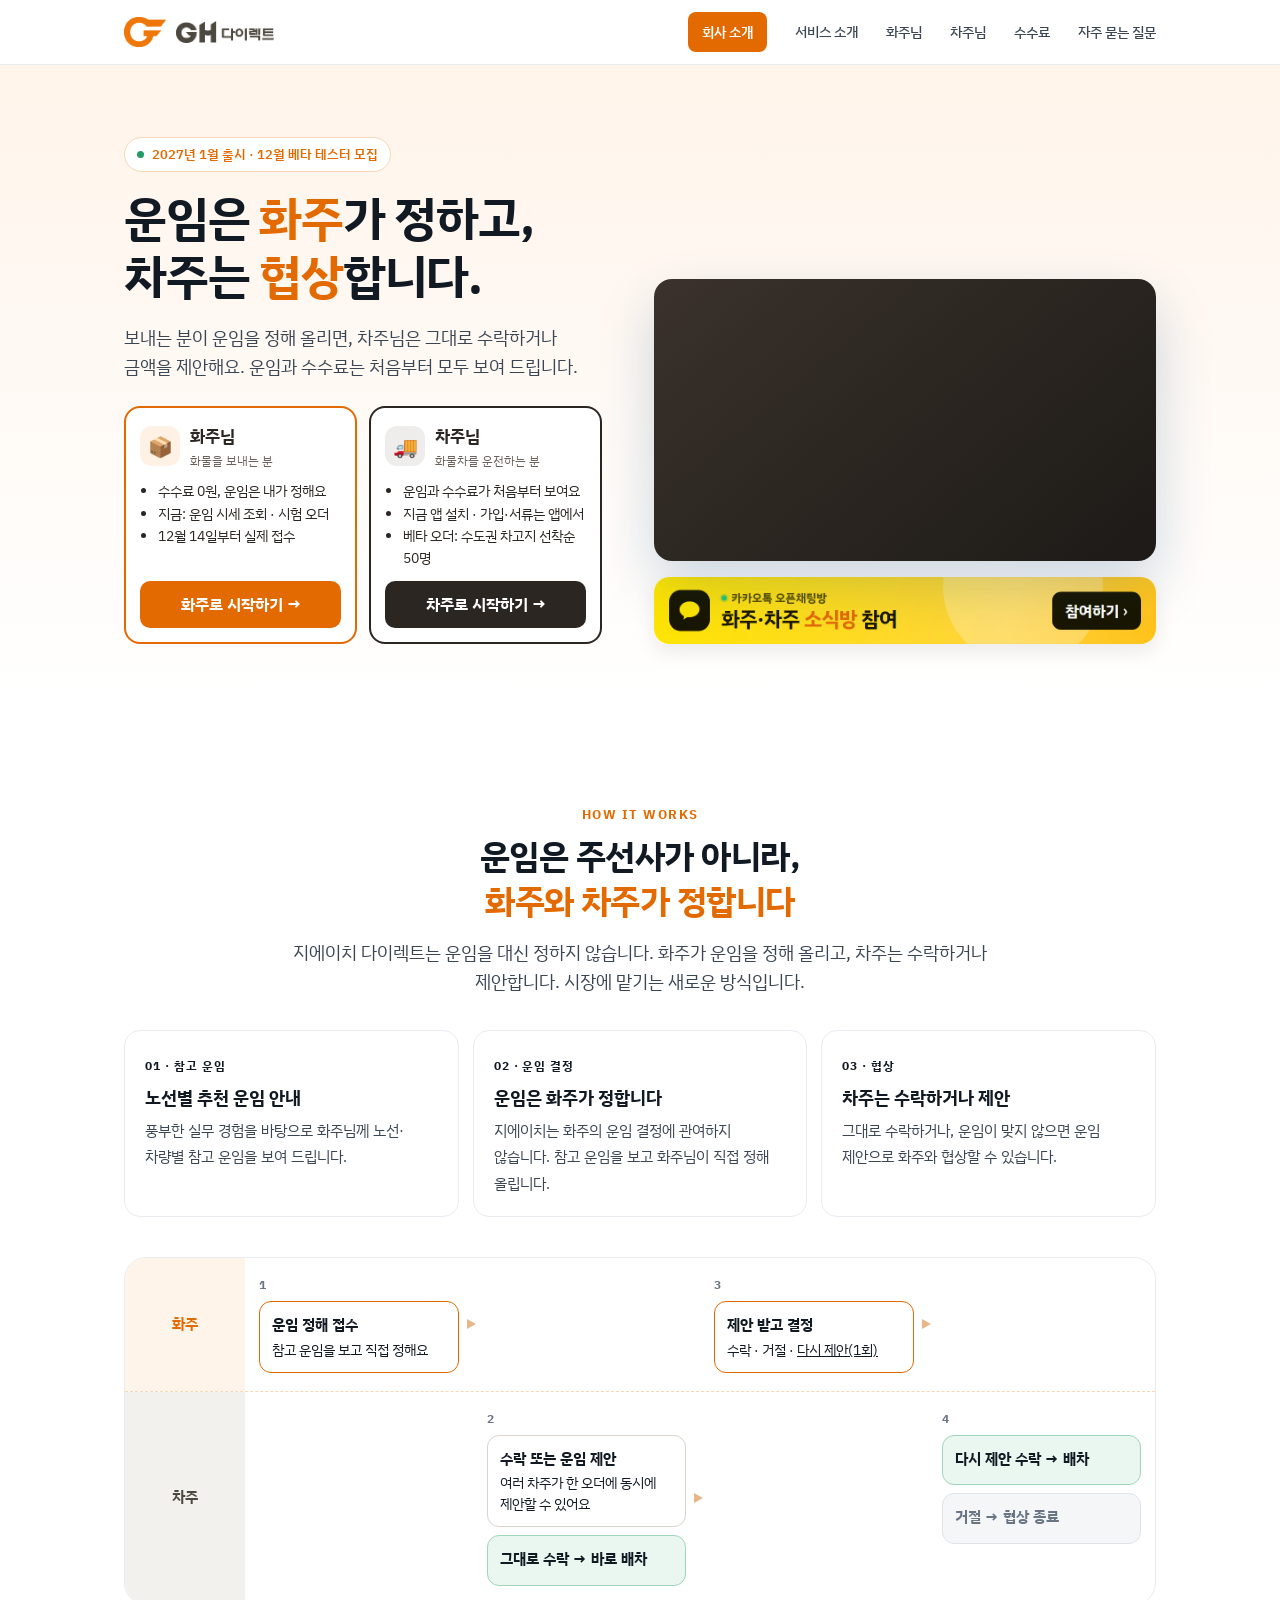
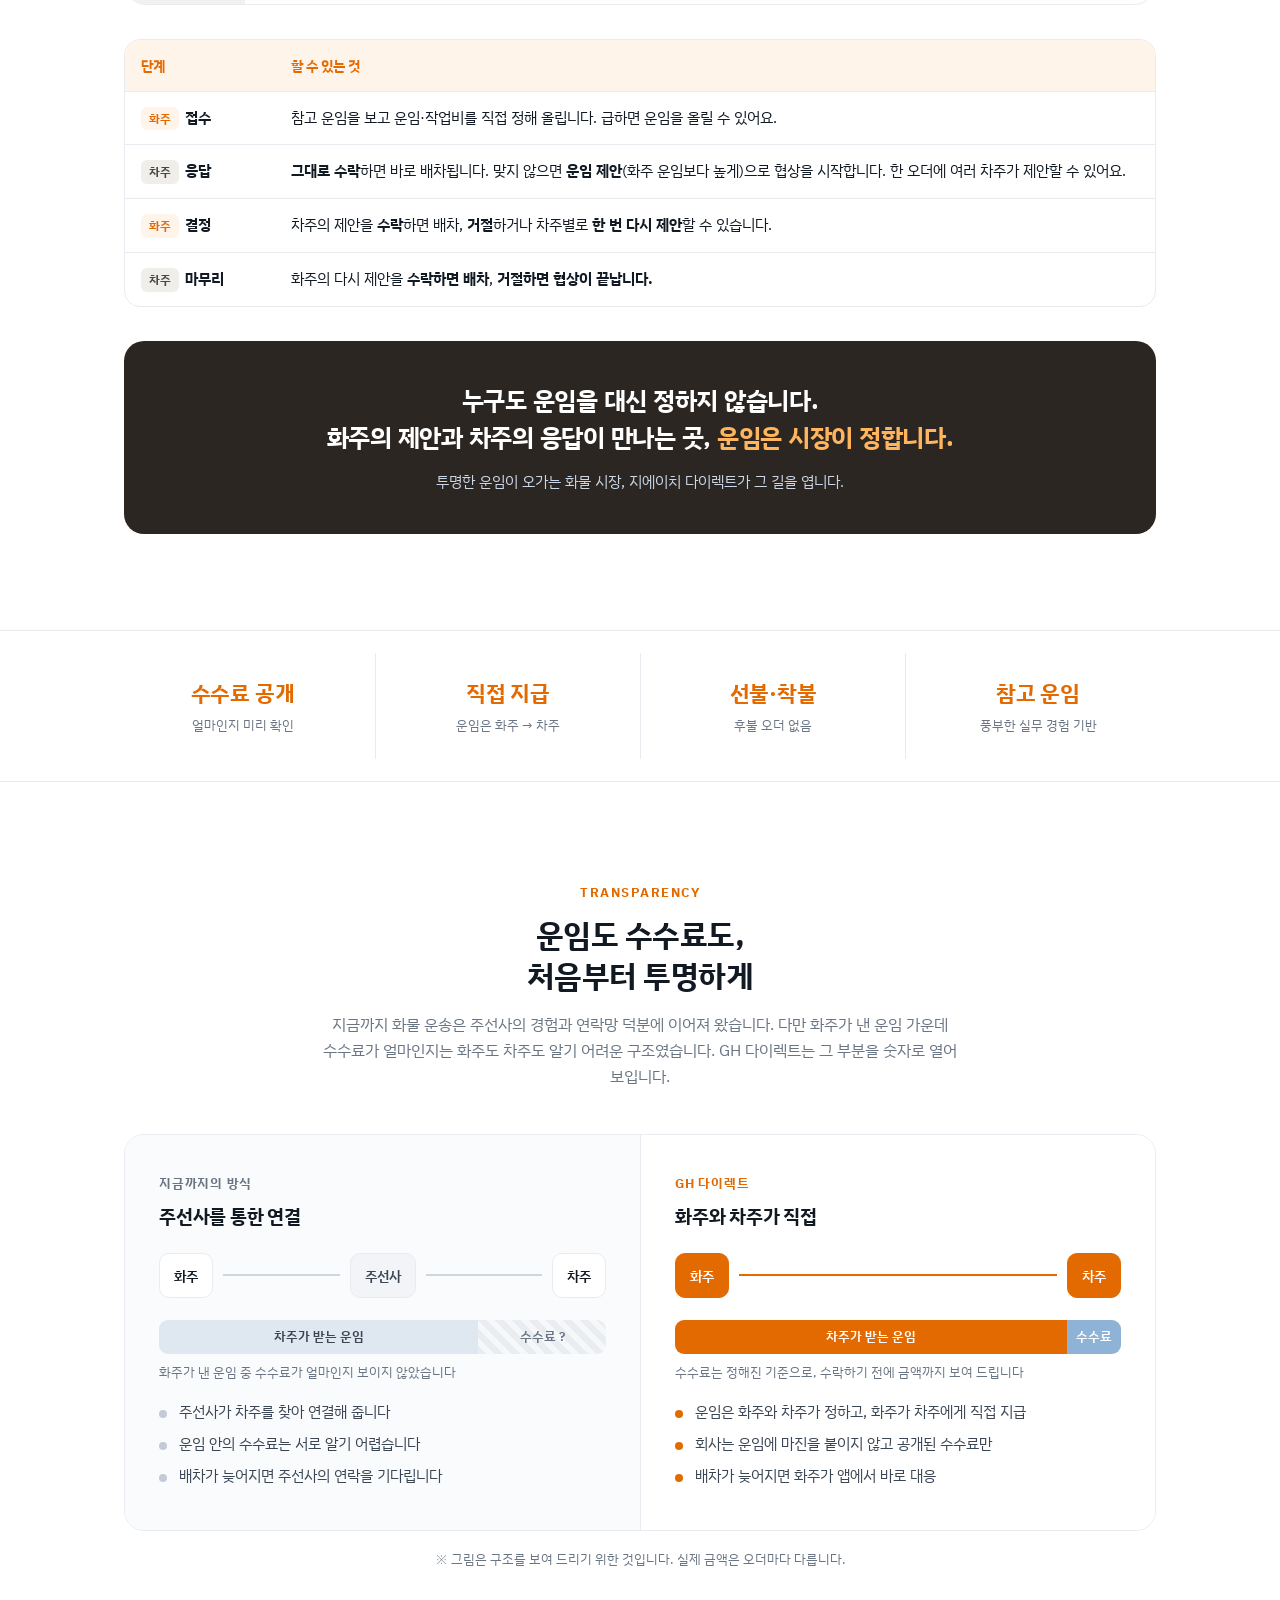
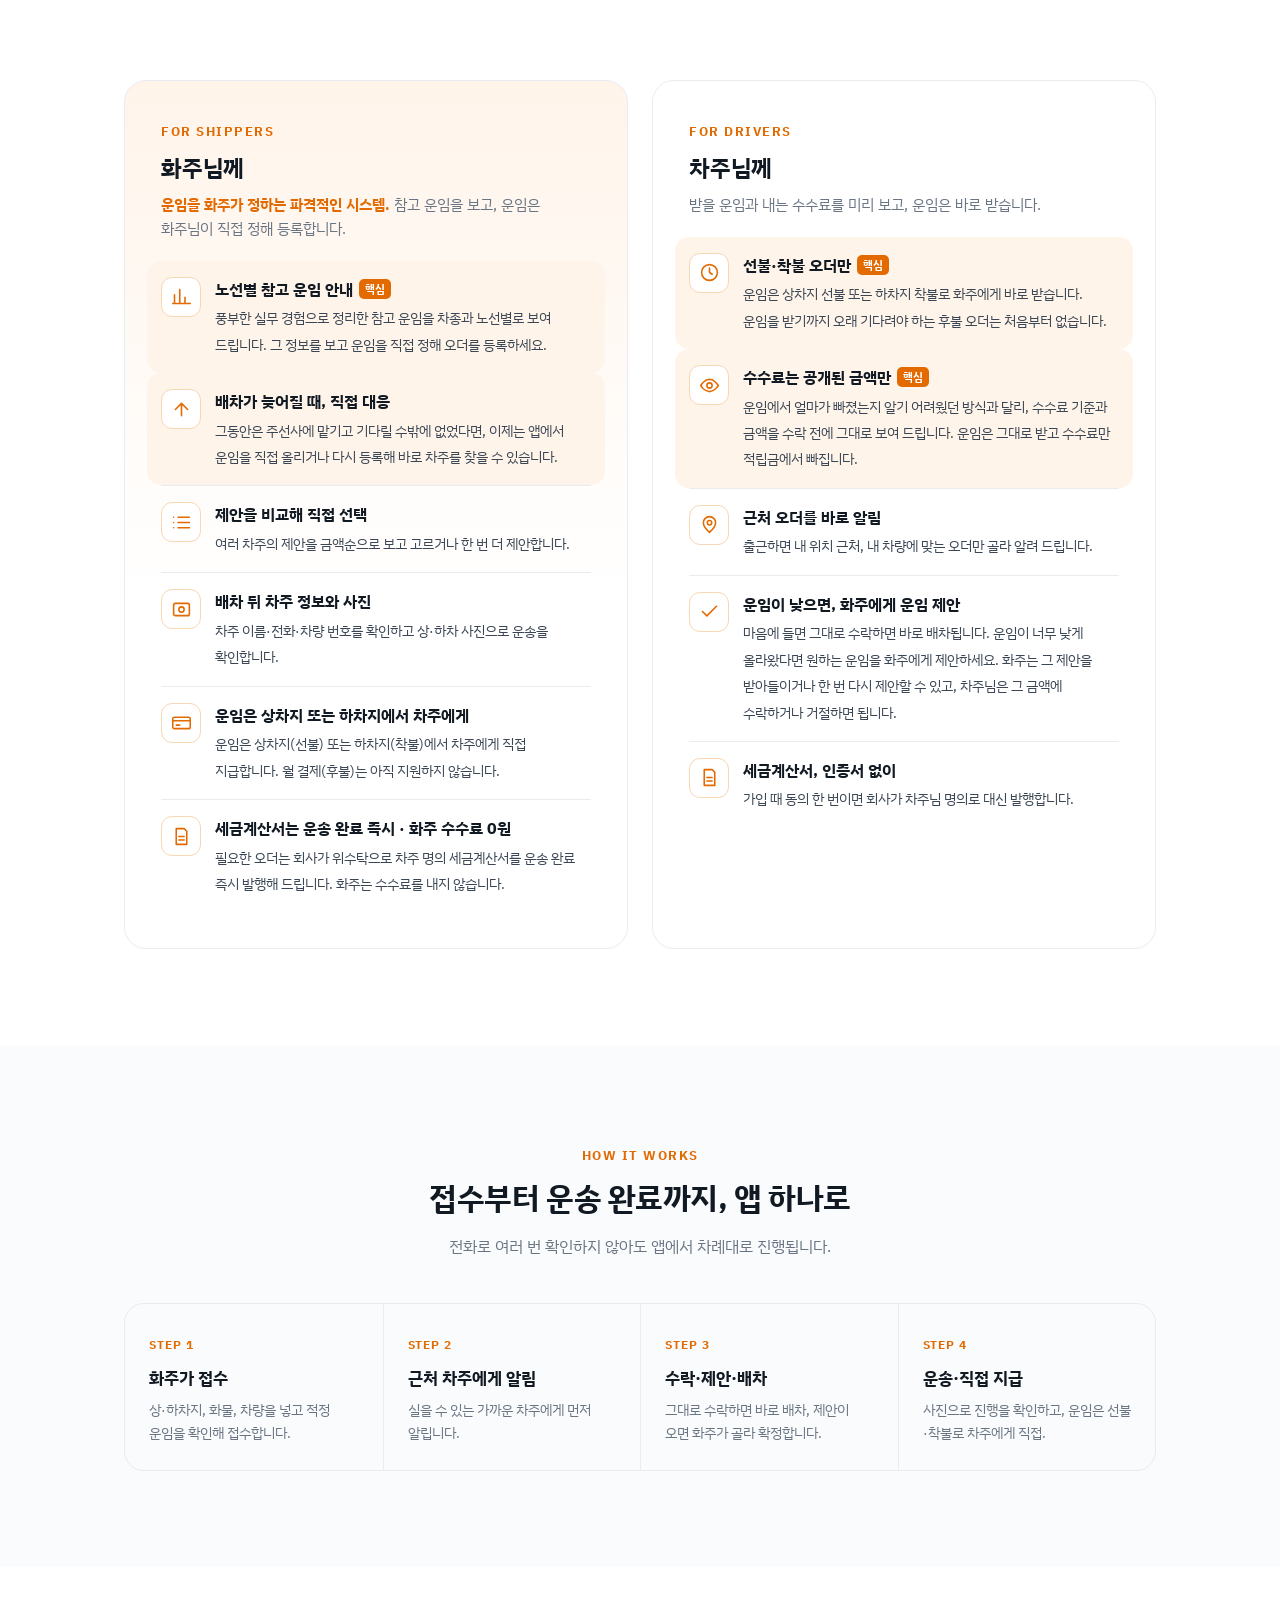
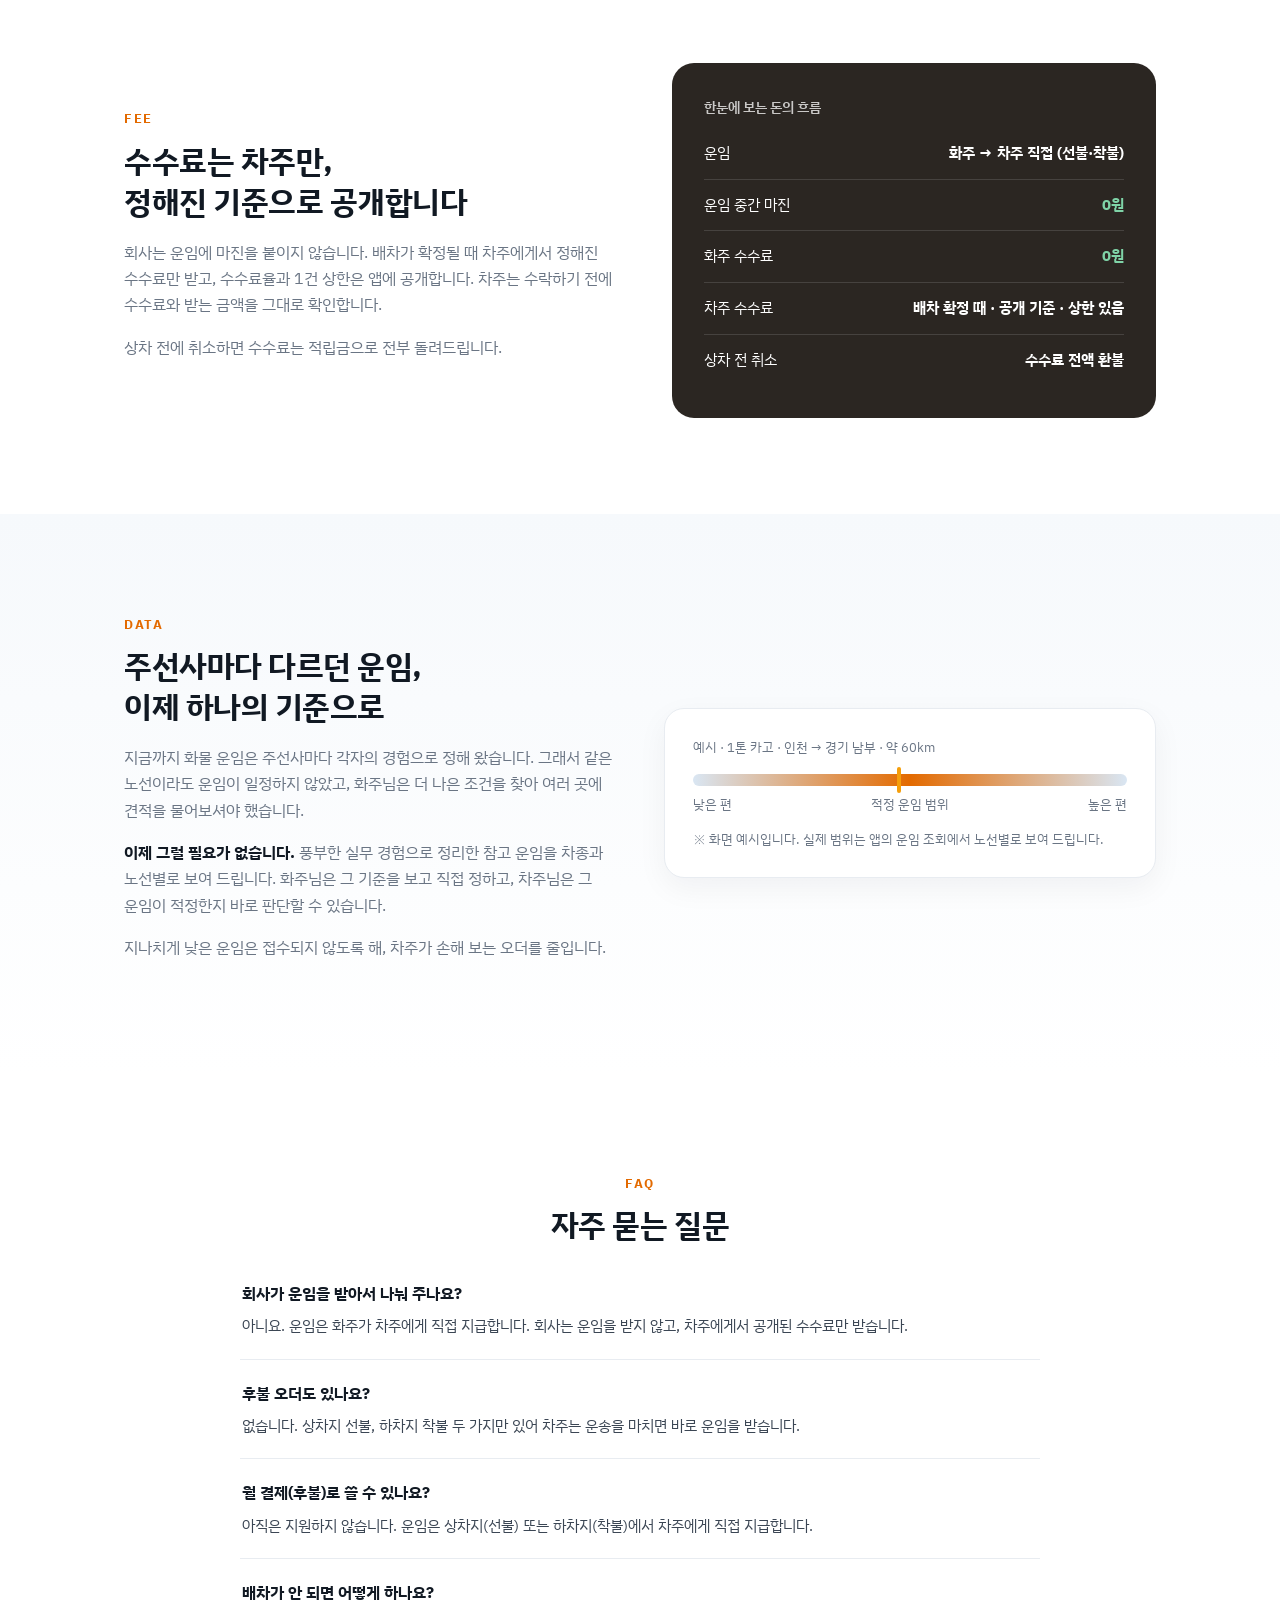
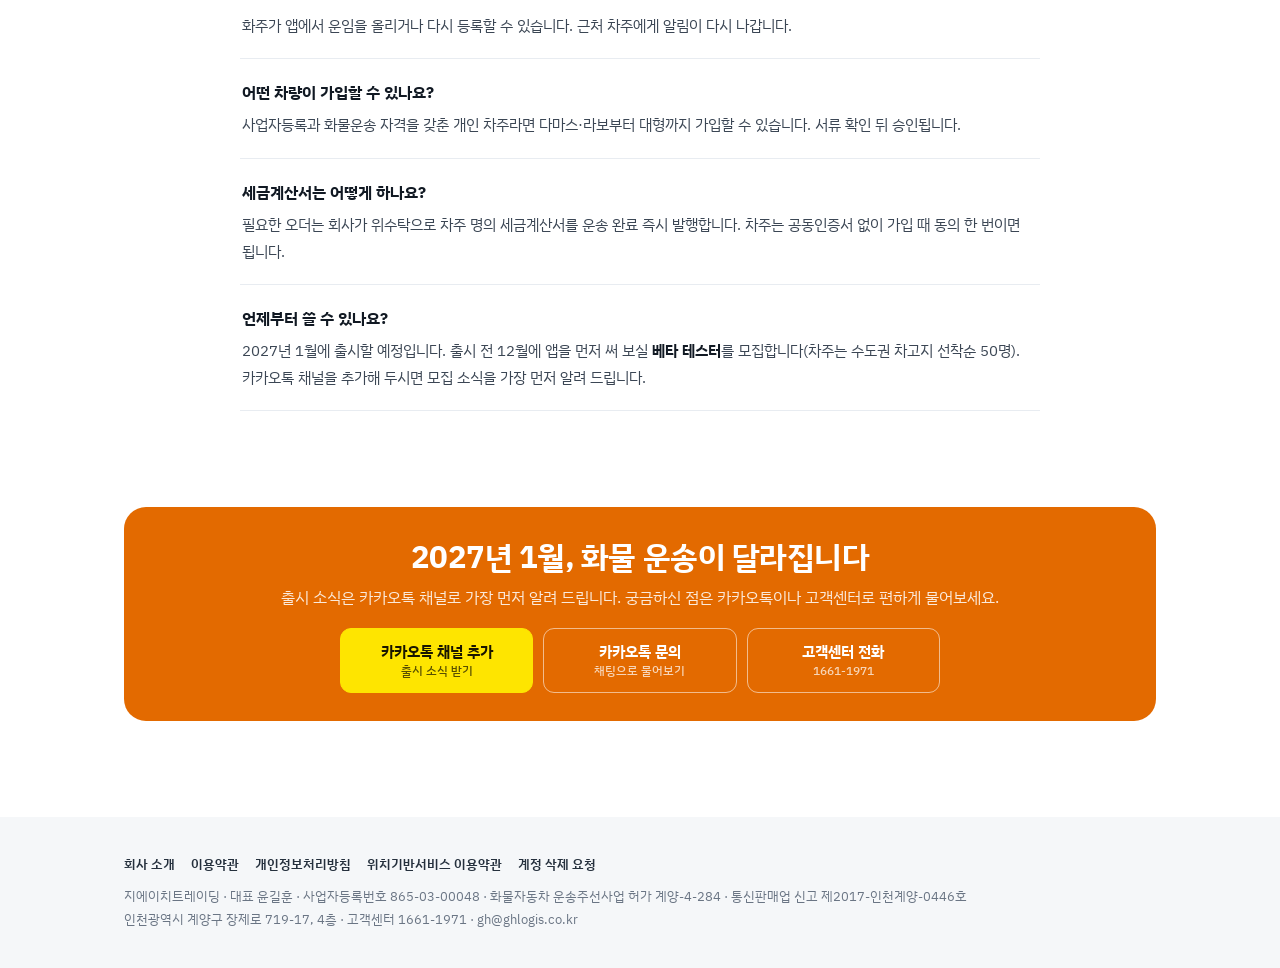
==== commit 189b4a9b: "소개 페이지·화주 베타 안내: 참고 운임 표현으로(자료 출처·양 강조 문구 빼기)" ====
--- a/index.html
+++ b/index.html
@@ -248,7 +248,7 @@
  </div>
 
  <div class="hw-pr">
-  <div><span class="hw-n">01 · 참고 운임</span><b>노선별 추천 운임 안내</b><span>풍부한 실무 경험을 통해 쌓인 데이터로 화주님께 노선·차량별 참고 운임을 보여 드립니다.</span></div>
+  <div><span class="hw-n">01 · 참고 운임</span><b>노선별 추천 운임 안내</b><span>풍부한 실무 경험을 바탕으로 화주님께 노선·차량별 참고 운임을 보여 드립니다.</span></div>
   <div><span class="hw-n">02 · 운임 결정</span><b>운임은 화주가 정합니다</b><span>지에이치는 화주의 운임 결정에 관여하지 않습니다. 참고 운임을 보고 화주님이 직접 정해 올립니다.</span></div>
   <div><span class="hw-n">03 · 협상</span><b>차주는 수락하거나 제안</b><span>그대로 수락하거나, 운임이 맞지 않으면 운임 제안으로 화주와 협상할 수 있습니다.</span></div>
  </div>
@@ -284,7 +284,7 @@
  <div><b>수수료 공개</b><span>얼마인지 미리 확인</span></div>
  <div><b>직접 지급</b><span>운임은 화주 → 차주</span></div>
  <div><b>선불·착불</b><span>후불 오더 없음</span></div>
- <div><b>배차 데이터</b><span>풍부한 실무 경험 기반</span></div>
+ <div><b>참고 운임</b><span>풍부한 실무 경험 기반</span></div>
 </div></div>
 
 <section id="about"><div class="wrap">
@@ -306,8 +306,8 @@
 </div></section>
 
 <section id="who" style="padding-top:0"><div class="wrap"><div class="who">
- <div class="panel sh"><span class="eyebrow">FOR SHIPPERS</span><h3>화주님께</h3><p><b style="color:var(--b)">운임을 화주가 정하는 파격적인 시스템.</b> 실제 배차 정보를 보고, 운임은 화주님이 직접 정해 등록합니다.</p>
-  <div class="feat hl"><span class="ic"><svg viewBox="0 0 24 24"><path d="M4 20V10M10 20V4M16 20v-7M22 20H2"/></svg></span><div><b>실제 배차 운임을 데이터로 안내<span class="badge">핵심</span></b><span>풍부한 실무 경험과 쌓아 온 배차 데이터로, 필요한 차종과 노선에서 실제로 어느 운임에 배차가 되고 있는지 보여 드립니다. 그 정보를 보고 운임을 직접 정해 오더를 등록하세요.</span></div></div>
+ <div class="panel sh"><span class="eyebrow">FOR SHIPPERS</span><h3>화주님께</h3><p><b style="color:var(--b)">운임을 화주가 정하는 파격적인 시스템.</b> 참고 운임을 보고, 운임은 화주님이 직접 정해 등록합니다.</p>
+  <div class="feat hl"><span class="ic"><svg viewBox="0 0 24 24"><path d="M4 20V10M10 20V4M16 20v-7M22 20H2"/></svg></span><div><b>노선별 참고 운임 안내<span class="badge">핵심</span></b><span>풍부한 실무 경험으로 정리한 참고 운임을 차종과 노선별로 보여 드립니다. 그 정보를 보고 운임을 직접 정해 오더를 등록하세요.</span></div></div>
   <div class="feat hl"><span class="ic"><svg viewBox="0 0 24 24"><path d="M12 19V5M5 12l7-7 7 7"/></svg></span><div><b>배차가 늦어질 때, 직접 대응</b><span>그동안은 주선사에 맡기고 기다릴 수밖에 없었다면, 이제는 앱에서 운임을 직접 올리거나 다시 등록해 바로 차주를 찾을 수 있습니다.</span></div></div>
   <div class="feat"><span class="ic"><svg viewBox="0 0 24 24"><path d="M8 6h13M8 12h13M8 18h13M3 6h.01M3 12h.01M3 18h.01"/></svg></span><div><b>제안을 비교해 직접 선택</b><span>여러 차주의 제안을 금액순으로 보고 고르거나 한 번 더 제안합니다.</span></div></div>
   <div class="feat"><span class="ic"><svg viewBox="0 0 24 24"><rect x="3" y="5" width="18" height="14" rx="2"/><circle cx="12" cy="12" r="3"/></svg></span><div><b>배차 뒤 차주 정보와 사진</b><span>차주 이름·전화·차량 번호를 확인하고 상·하차 사진으로 운송을 확인합니다.</span></div></div>
@@ -348,7 +348,7 @@
 
 <section class="data" style="background:linear-gradient(180deg,#f6f9fc,#fff)"><div class="wrap">
  <div><span class="eyebrow">DATA</span><h2>주선사마다 다르던 운임,<br>이제 하나의 기준으로</h2>
-  <p class="muted">지금까지 화물 운임은 주선사마다 각자의 경험으로 정해 왔습니다. 그래서 같은 노선이라도 운임이 일정하지 않았고, 화주님은 더 나은 조건을 찾아 여러 곳에 견적을 물어보셔야 했습니다.</p><p class="muted"><b style="color:var(--t)">이제 그럴 필요가 없습니다.</b> 풍부한 실무 경험과 쌓아 온 배차 데이터로, 차종과 노선별로 실제 배차가 이뤄지는 운임을 보여 드립니다. 화주님은 그 기준을 보고 직접 정하고, 차주님은 그 운임이 적정한지 바로 판단할 수 있습니다.</p>
+  <p class="muted">지금까지 화물 운임은 주선사마다 각자의 경험으로 정해 왔습니다. 그래서 같은 노선이라도 운임이 일정하지 않았고, 화주님은 더 나은 조건을 찾아 여러 곳에 견적을 물어보셔야 했습니다.</p><p class="muted"><b style="color:var(--t)">이제 그럴 필요가 없습니다.</b> 풍부한 실무 경험으로 정리한 참고 운임을 차종과 노선별로 보여 드립니다. 화주님은 그 기준을 보고 직접 정하고, 차주님은 그 운임이 적정한지 바로 판단할 수 있습니다.</p>
   <p class="muted">지나치게 낮은 운임은 접수되지 않도록 해, 차주가 손해 보는 오더를 줄입니다.</p></div>
  <div class="range"><div class="r">예시 · 1톤 카고 · 인천 → 경기 남부 · 약 60km</div>
   <div class="bar"><i></i></div><div class="lbl"><span>낮은 편</span><span>적정 운임 범위</span><span>높은 편</span></div>
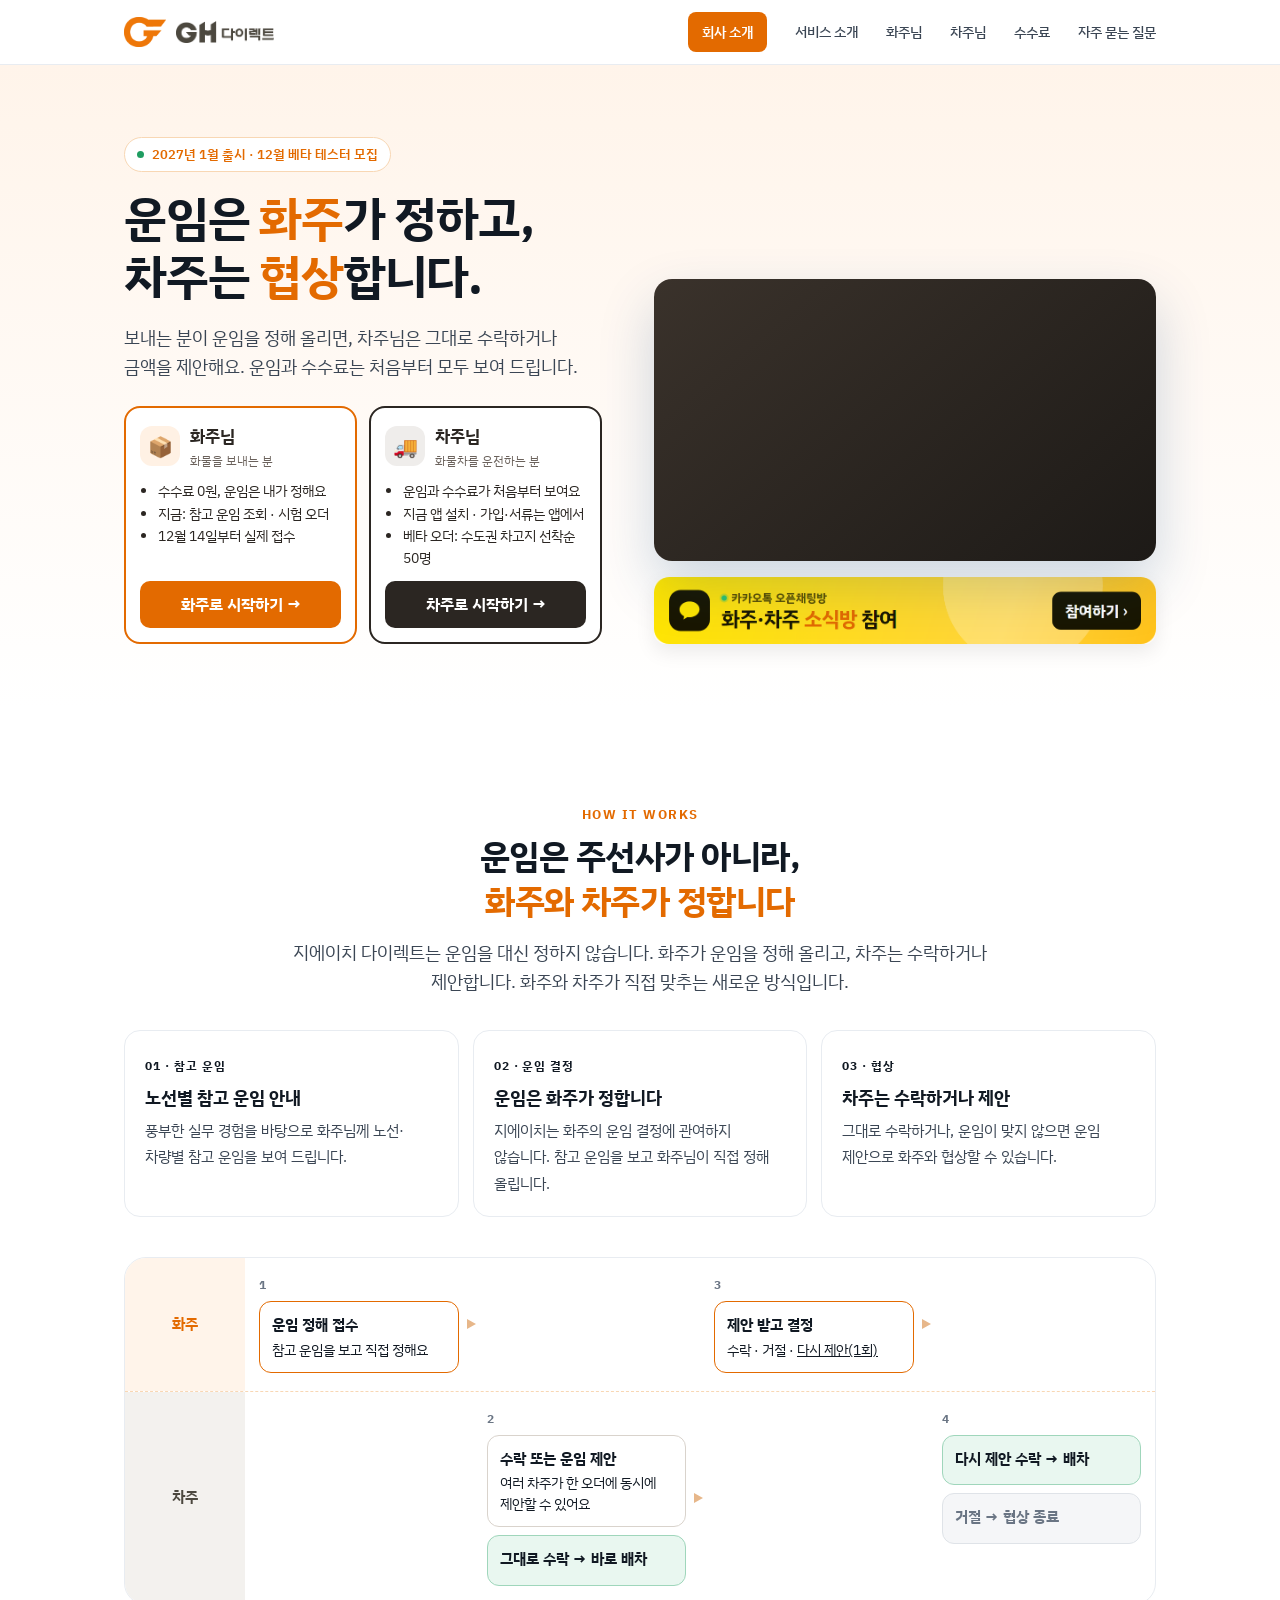
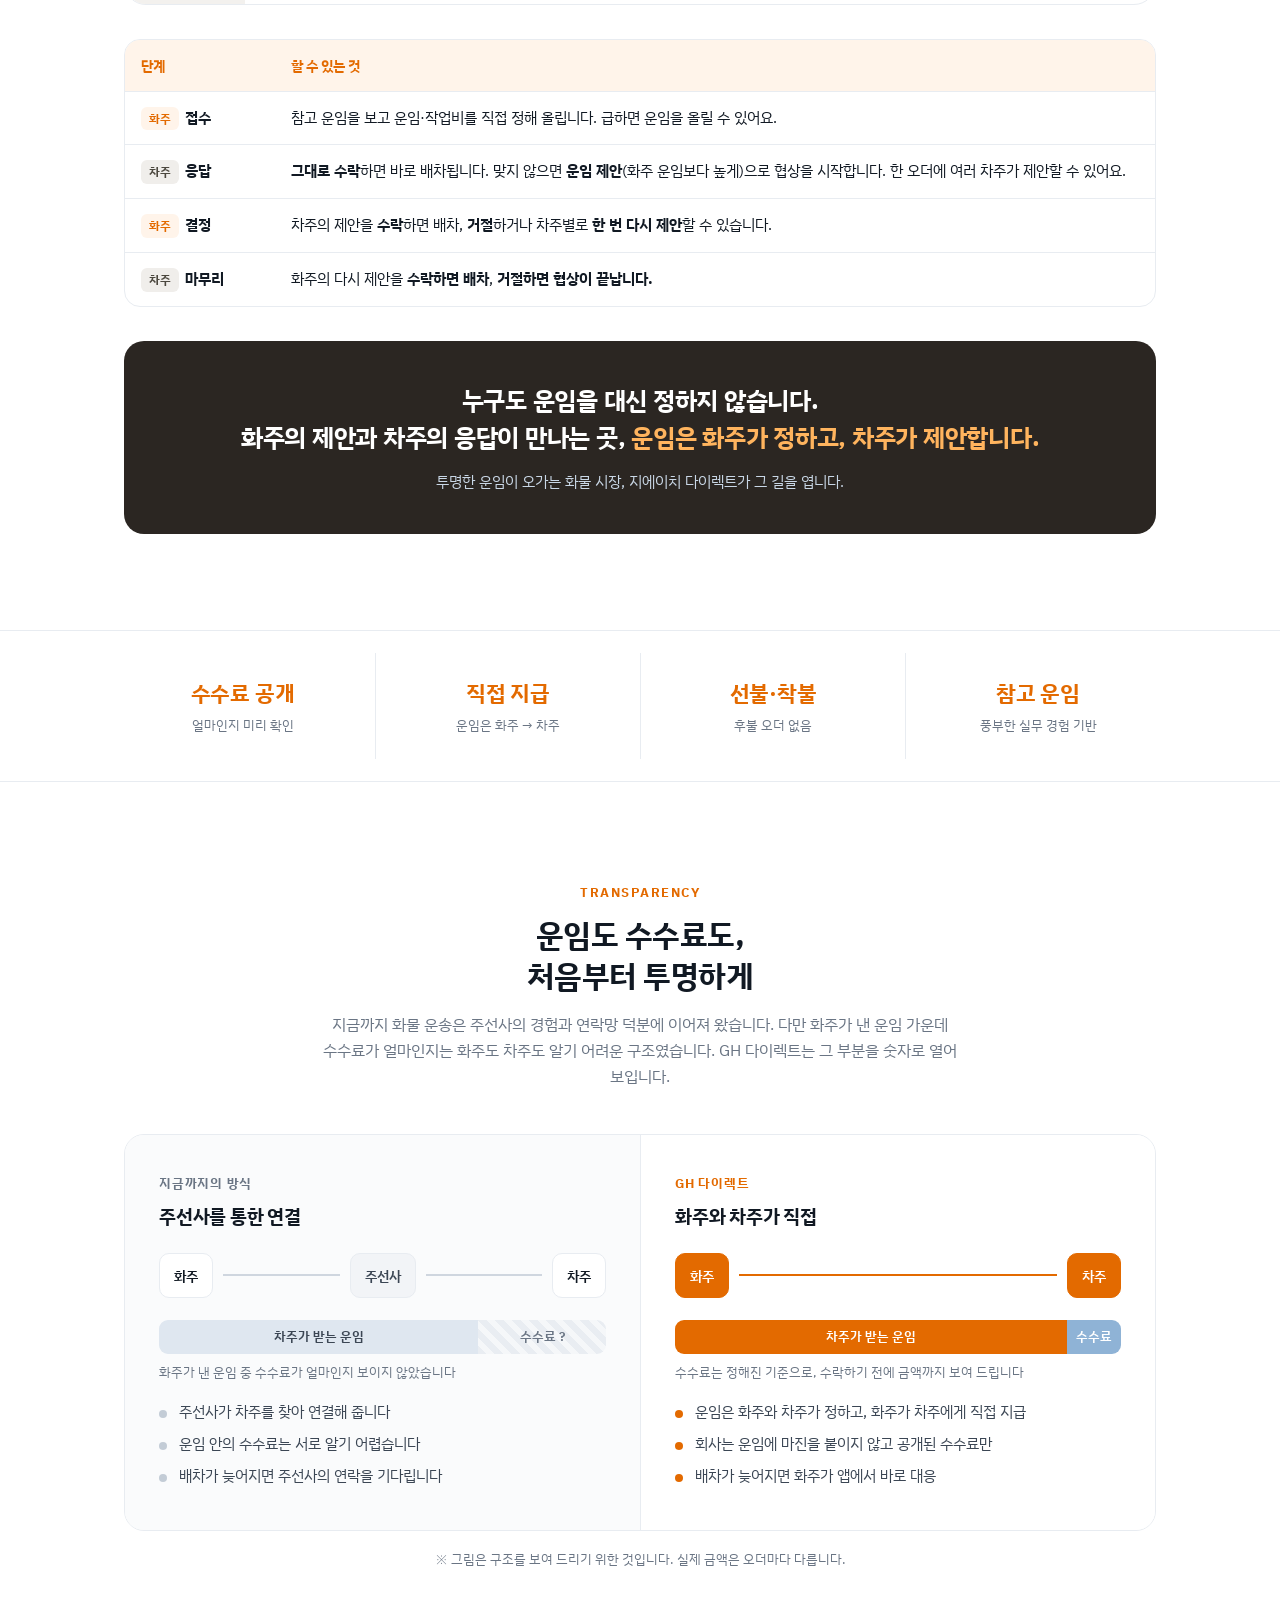
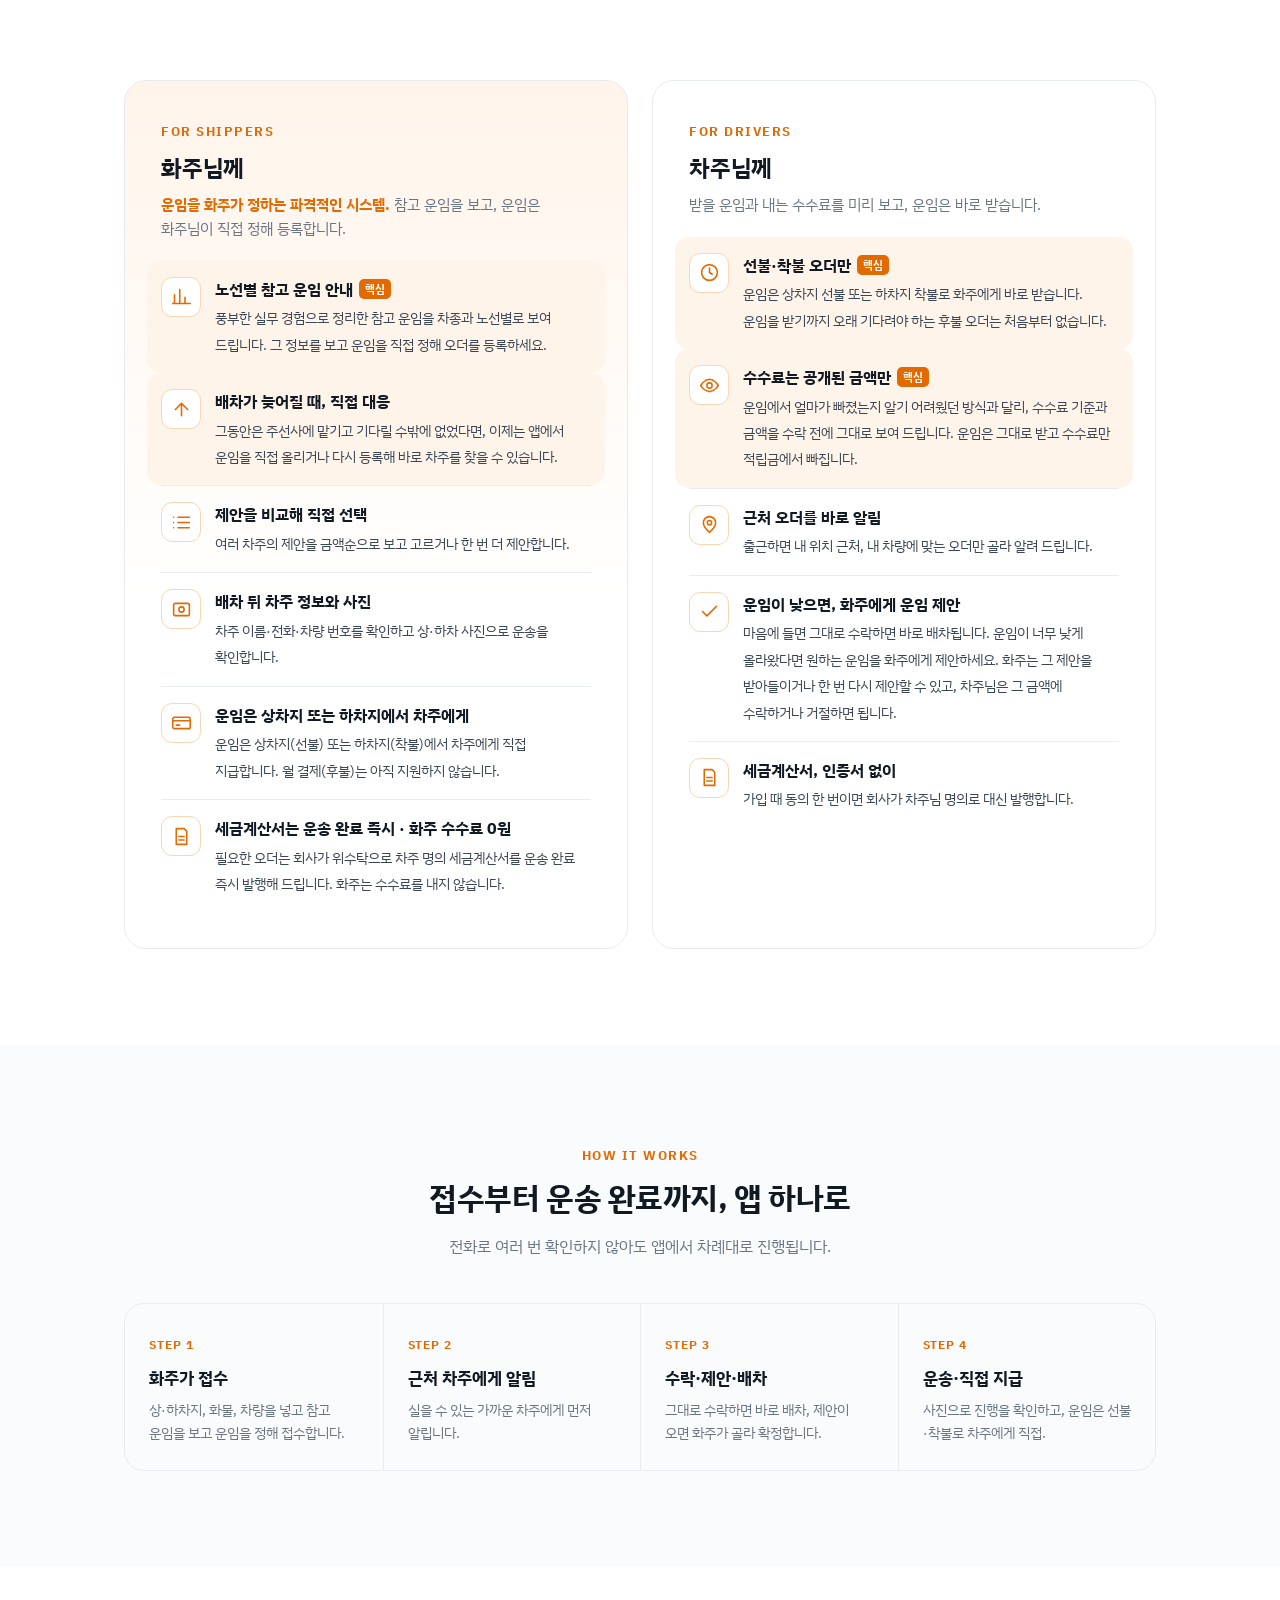
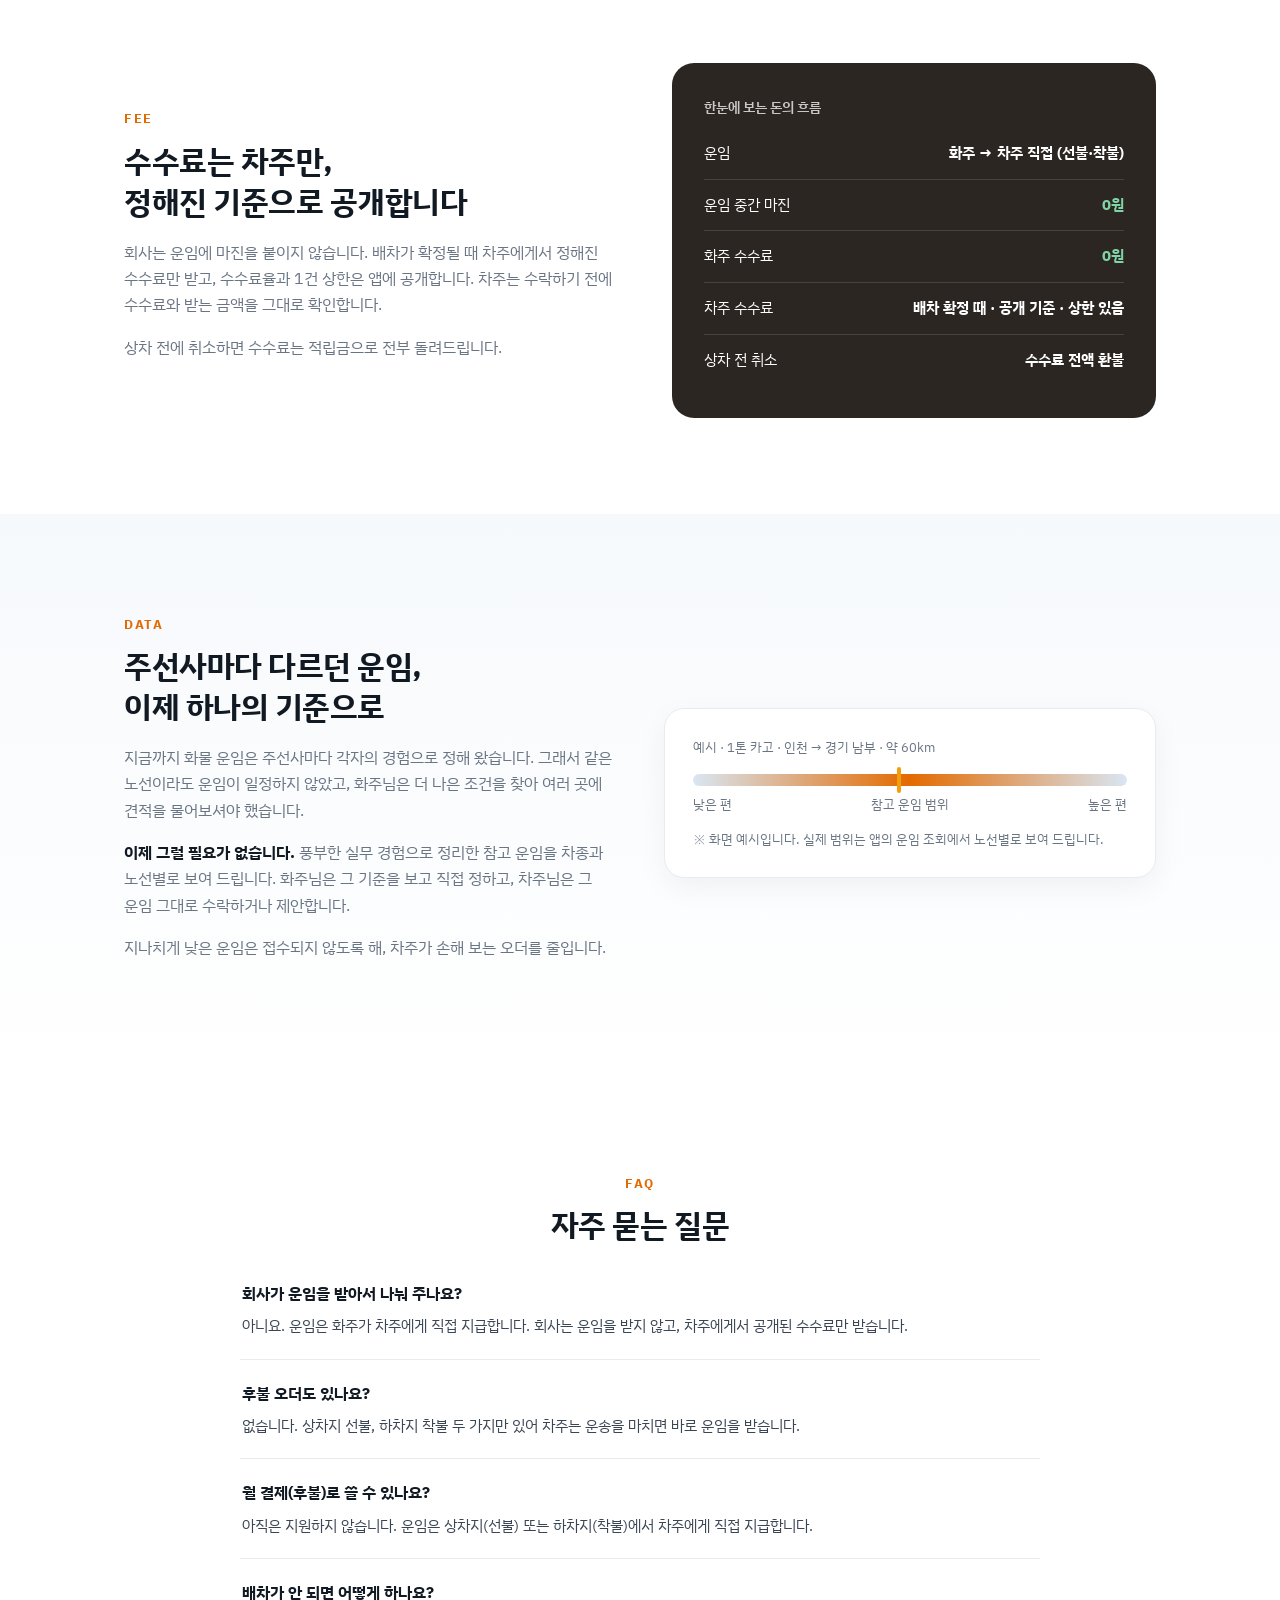
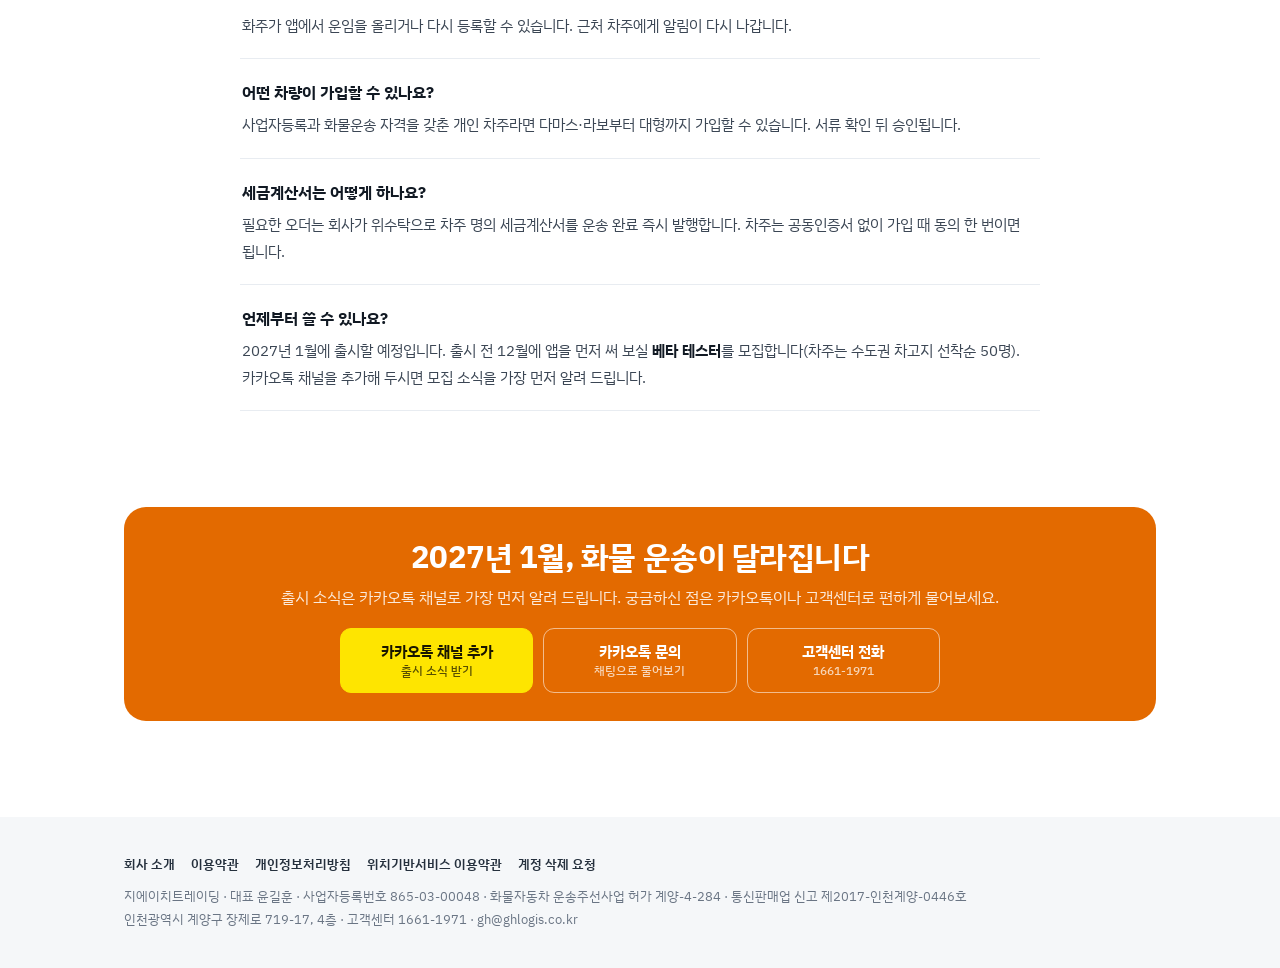
==== commit 537ebeff: "핵심 문구: 운임은 화주가 정하고 차주가 제안 — 추천·적정·시세·시장 표현 바꿈" ====
--- a/index.html
+++ b/index.html
@@ -229,7 +229,7 @@
   <!-- 화주·차주 시작하기 카드(시안 20261124_홈페이지_베타버튼_v02 B, 사장님 "B로 해") — 각 베타 안내 페이지로 -->
   <div class="who2">
    <a class="wcard s" href="/beta/shipper/" data-click="shipper"><div class="wtop"><span class="wic">📦</span><span><b>화주님</b><small>화물을 보내는 분</small></span></div>
-    <ul><li>수수료 0원, 운임은 내가 정해요</li><li>지금: 운임 시세 조회 · 시험 오더</li><li>12월 14일부터 실제 접수</li></ul>
+    <ul><li>수수료 0원, 운임은 내가 정해요</li><li>지금: 참고 운임 조회 · 시험 오더</li><li>12월 14일부터 실제 접수</li></ul>
     <span class="wgo">화주로 시작하기 →</span></a>
    <a class="wcard d" href="/beta/driver/" data-click="driver"><span class="rib v-drv">🚚 차주님은 여기로</span><div class="wtop"><span class="wic">🚚</span><span><b>차주님</b><small>화물차를 운전하는 분</small></span></div>
     <ul><li class="v-drv">운임이 맞지 않으면 <b>금액 제안</b></li><li class="v-drv">선착불 오더만 · 베타 수수료 1%</li><li class="v-all">운임과 수수료가 처음부터 보여요</li><li class="v-all">지금 앱 설치 · 가입·서류는 앱에서</li><li>베타 오더: 수도권 차고지 선착순 50명</li></ul>
@@ -244,11 +244,11 @@
  <div class="center">
   <div class="eyebrow">HOW IT WORKS</div>
   <h2>운임은 주선사가 아니라,<br><em>화주와 차주가 정합니다</em></h2>
-  <p class="lead">지에이치 다이렉트는 운임을 대신 정하지 않습니다. 화주가 운임을 정해 올리고, 차주는 수락하거나 제안합니다. 시장에 맡기는 새로운 방식입니다.</p>
+  <p class="lead">지에이치 다이렉트는 운임을 대신 정하지 않습니다. 화주가 운임을 정해 올리고, 차주는 수락하거나 제안합니다. 화주와 차주가 직접 맞추는 새로운 방식입니다.</p>
  </div>
 
  <div class="hw-pr">
-  <div><span class="hw-n">01 · 참고 운임</span><b>노선별 추천 운임 안내</b><span>풍부한 실무 경험을 바탕으로 화주님께 노선·차량별 참고 운임을 보여 드립니다.</span></div>
+  <div><span class="hw-n">01 · 참고 운임</span><b>노선별 참고 운임 안내</b><span>풍부한 실무 경험을 바탕으로 화주님께 노선·차량별 참고 운임을 보여 드립니다.</span></div>
   <div><span class="hw-n">02 · 운임 결정</span><b>운임은 화주가 정합니다</b><span>지에이치는 화주의 운임 결정에 관여하지 않습니다. 참고 운임을 보고 화주님이 직접 정해 올립니다.</span></div>
   <div><span class="hw-n">03 · 협상</span><b>차주는 수락하거나 제안</b><span>그대로 수락하거나, 운임이 맞지 않으면 운임 제안으로 화주와 협상할 수 있습니다.</span></div>
  </div>
@@ -278,7 +278,7 @@
   </tbody>
  </table>
 
- <div class="hw-punch"><b>누구도 운임을 대신 정하지 않습니다.<br>화주의 제안과 차주의 응답이 만나는 곳, <em>운임은 시장이 정합니다.</em></b><span>투명한 운임이 오가는 화물 시장, 지에이치 다이렉트가 그 길을 엽니다.</span></div>
+ <div class="hw-punch"><b>누구도 운임을 대신 정하지 않습니다.<br>화주의 제안과 차주의 응답이 만나는 곳, <em>운임은 화주가 정하고, 차주가 제안합니다.</em></b><span>투명한 운임이 오가는 화물 시장, 지에이치 다이렉트가 그 길을 엽니다.</span></div>
 </div></section>
 <div class="strip"><div class="wrap">
  <div><b>수수료 공개</b><span>얼마인지 미리 확인</span></div>
@@ -326,7 +326,7 @@
 <section style="background:#fafbfc"><div class="wrap">
  <div class="center"><span class="eyebrow">HOW IT WORKS</span><h2>접수부터 운송 완료까지, 앱 하나로</h2><p class="muted sec-sub">전화로 여러 번 확인하지 않아도 앱에서 차례대로 진행됩니다.</p></div>
  <div class="steps">
-  <div class="step"><span class="k">STEP 1</span><h4>화주가 접수</h4><p>상·하차지, 화물, 차량을 넣고 적정 운임을 확인해 접수합니다.</p></div>
+  <div class="step"><span class="k">STEP 1</span><h4>화주가 접수</h4><p>상·하차지, 화물, 차량을 넣고 참고 운임을 보고 운임을 정해 접수합니다.</p></div>
   <div class="step"><span class="k">STEP 2</span><h4>근처 차주에게 알림</h4><p>실을 수 있는 가까운 차주에게 먼저 알립니다.</p></div>
   <div class="step"><span class="k">STEP 3</span><h4>수락·제안·배차</h4><p>그대로 수락하면 바로 배차, 제안이 오면 화주가 골라 확정합니다.</p></div>
   <div class="step"><span class="k">STEP 4</span><h4>운송·직접 지급</h4><p>사진으로 진행을 확인하고, 운임은 선불·착불로 차주에게 직접.</p></div>
@@ -348,10 +348,10 @@
 
 <section class="data" style="background:linear-gradient(180deg,#f6f9fc,#fff)"><div class="wrap">
  <div><span class="eyebrow">DATA</span><h2>주선사마다 다르던 운임,<br>이제 하나의 기준으로</h2>
-  <p class="muted">지금까지 화물 운임은 주선사마다 각자의 경험으로 정해 왔습니다. 그래서 같은 노선이라도 운임이 일정하지 않았고, 화주님은 더 나은 조건을 찾아 여러 곳에 견적을 물어보셔야 했습니다.</p><p class="muted"><b style="color:var(--t)">이제 그럴 필요가 없습니다.</b> 풍부한 실무 경험으로 정리한 참고 운임을 차종과 노선별로 보여 드립니다. 화주님은 그 기준을 보고 직접 정하고, 차주님은 그 운임이 적정한지 바로 판단할 수 있습니다.</p>
+  <p class="muted">지금까지 화물 운임은 주선사마다 각자의 경험으로 정해 왔습니다. 그래서 같은 노선이라도 운임이 일정하지 않았고, 화주님은 더 나은 조건을 찾아 여러 곳에 견적을 물어보셔야 했습니다.</p><p class="muted"><b style="color:var(--t)">이제 그럴 필요가 없습니다.</b> 풍부한 실무 경험으로 정리한 참고 운임을 차종과 노선별로 보여 드립니다. 화주님은 그 기준을 보고 직접 정하고, 차주님은 그 운임 그대로 수락하거나 제안합니다.</p>
   <p class="muted">지나치게 낮은 운임은 접수되지 않도록 해, 차주가 손해 보는 오더를 줄입니다.</p></div>
  <div class="range"><div class="r">예시 · 1톤 카고 · 인천 → 경기 남부 · 약 60km</div>
-  <div class="bar"><i></i></div><div class="lbl"><span>낮은 편</span><span>적정 운임 범위</span><span>높은 편</span></div>
+  <div class="bar"><i></i></div><div class="lbl"><span>낮은 편</span><span>참고 운임 범위</span><span>높은 편</span></div>
   <p class="muted" style="font-size:12.5px;margin:14px 0 0">※ 화면 예시입니다. 실제 범위는 앱의 운임 조회에서 노선별로 보여 드립니다.</p></div>
 </div></section>
 
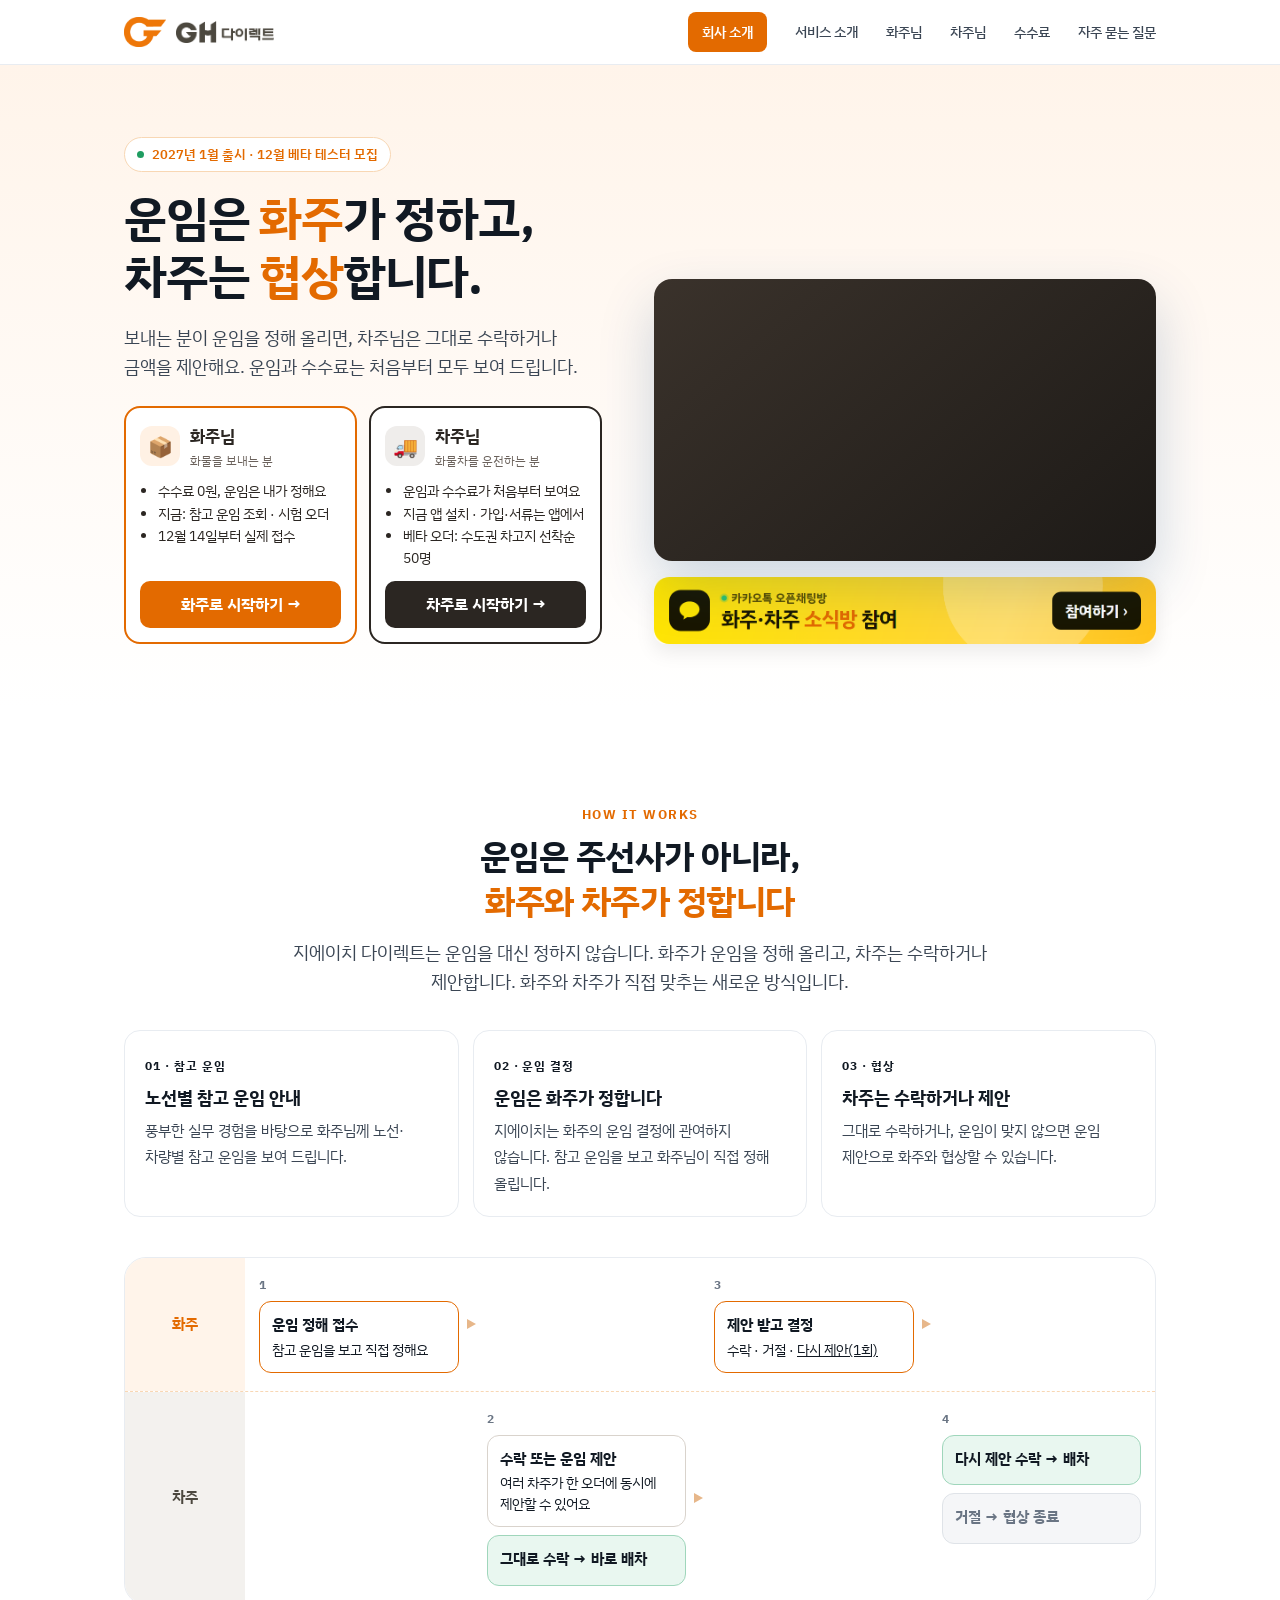
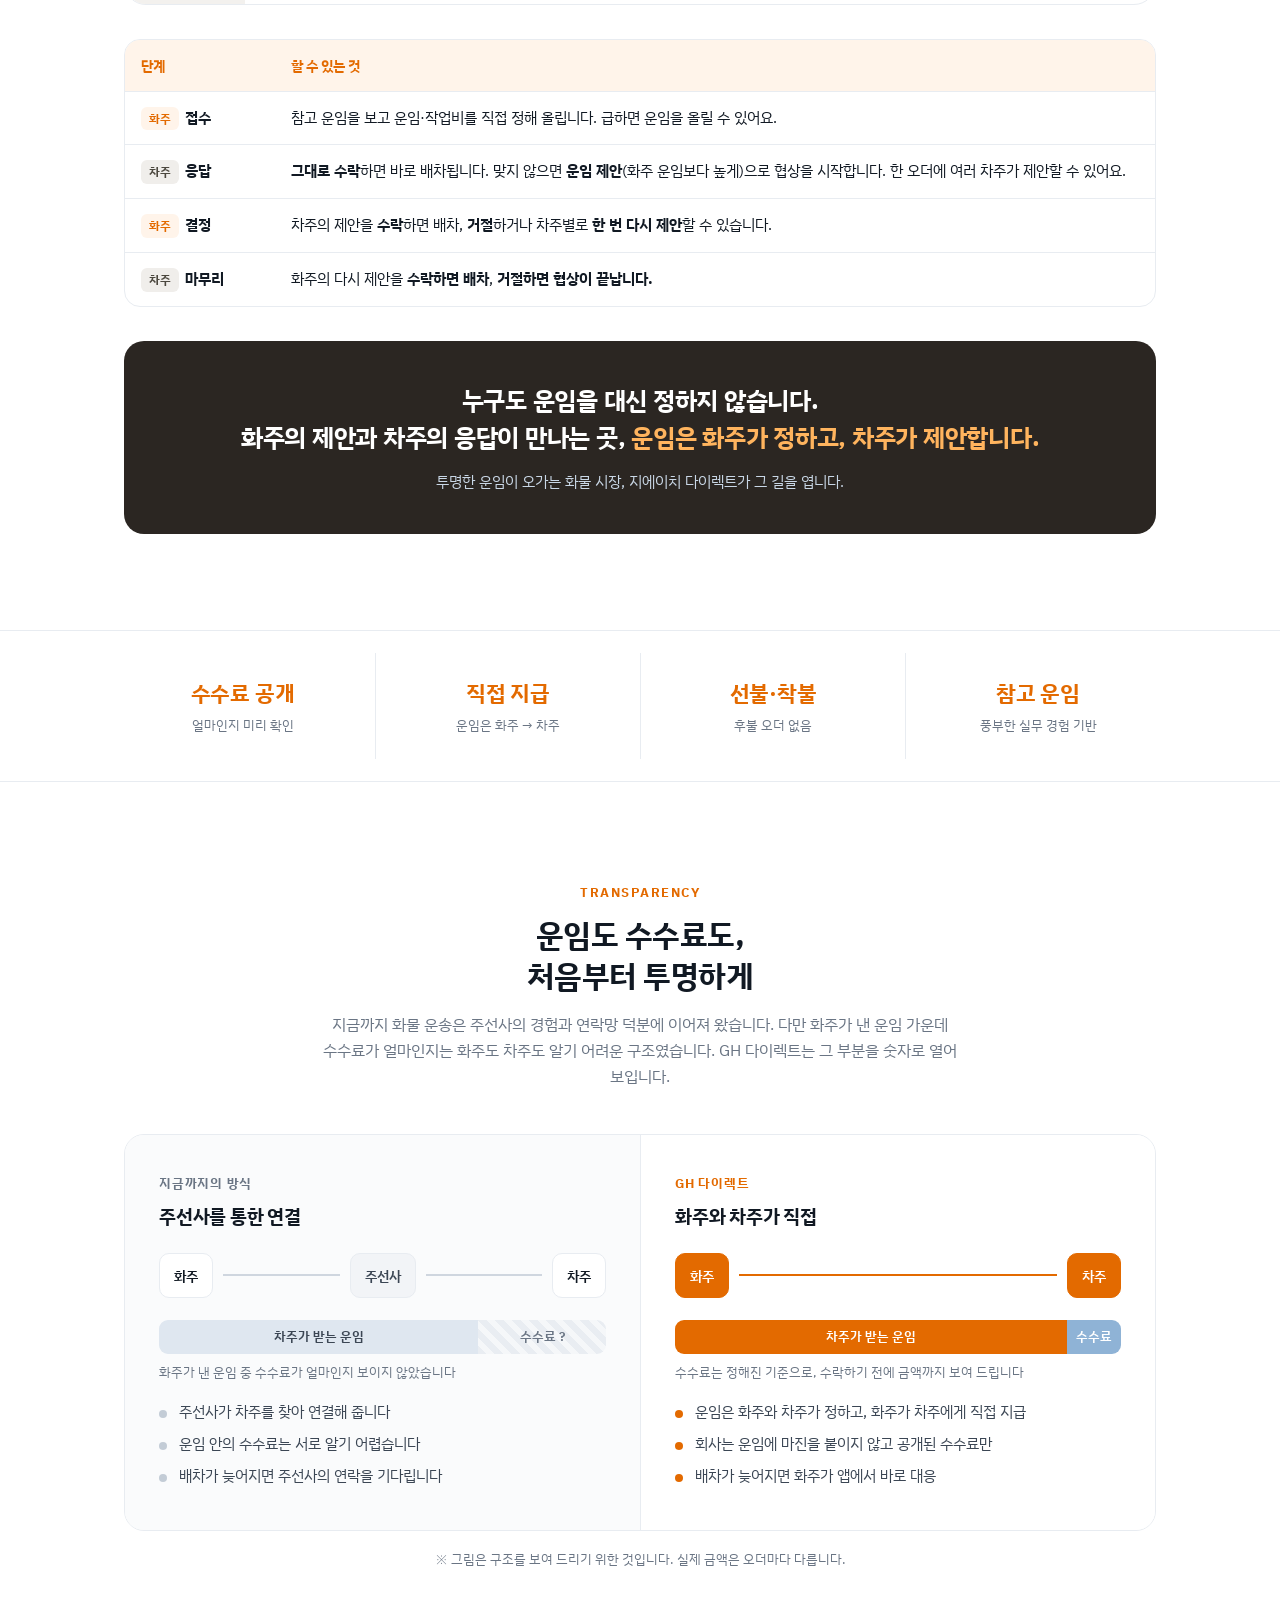
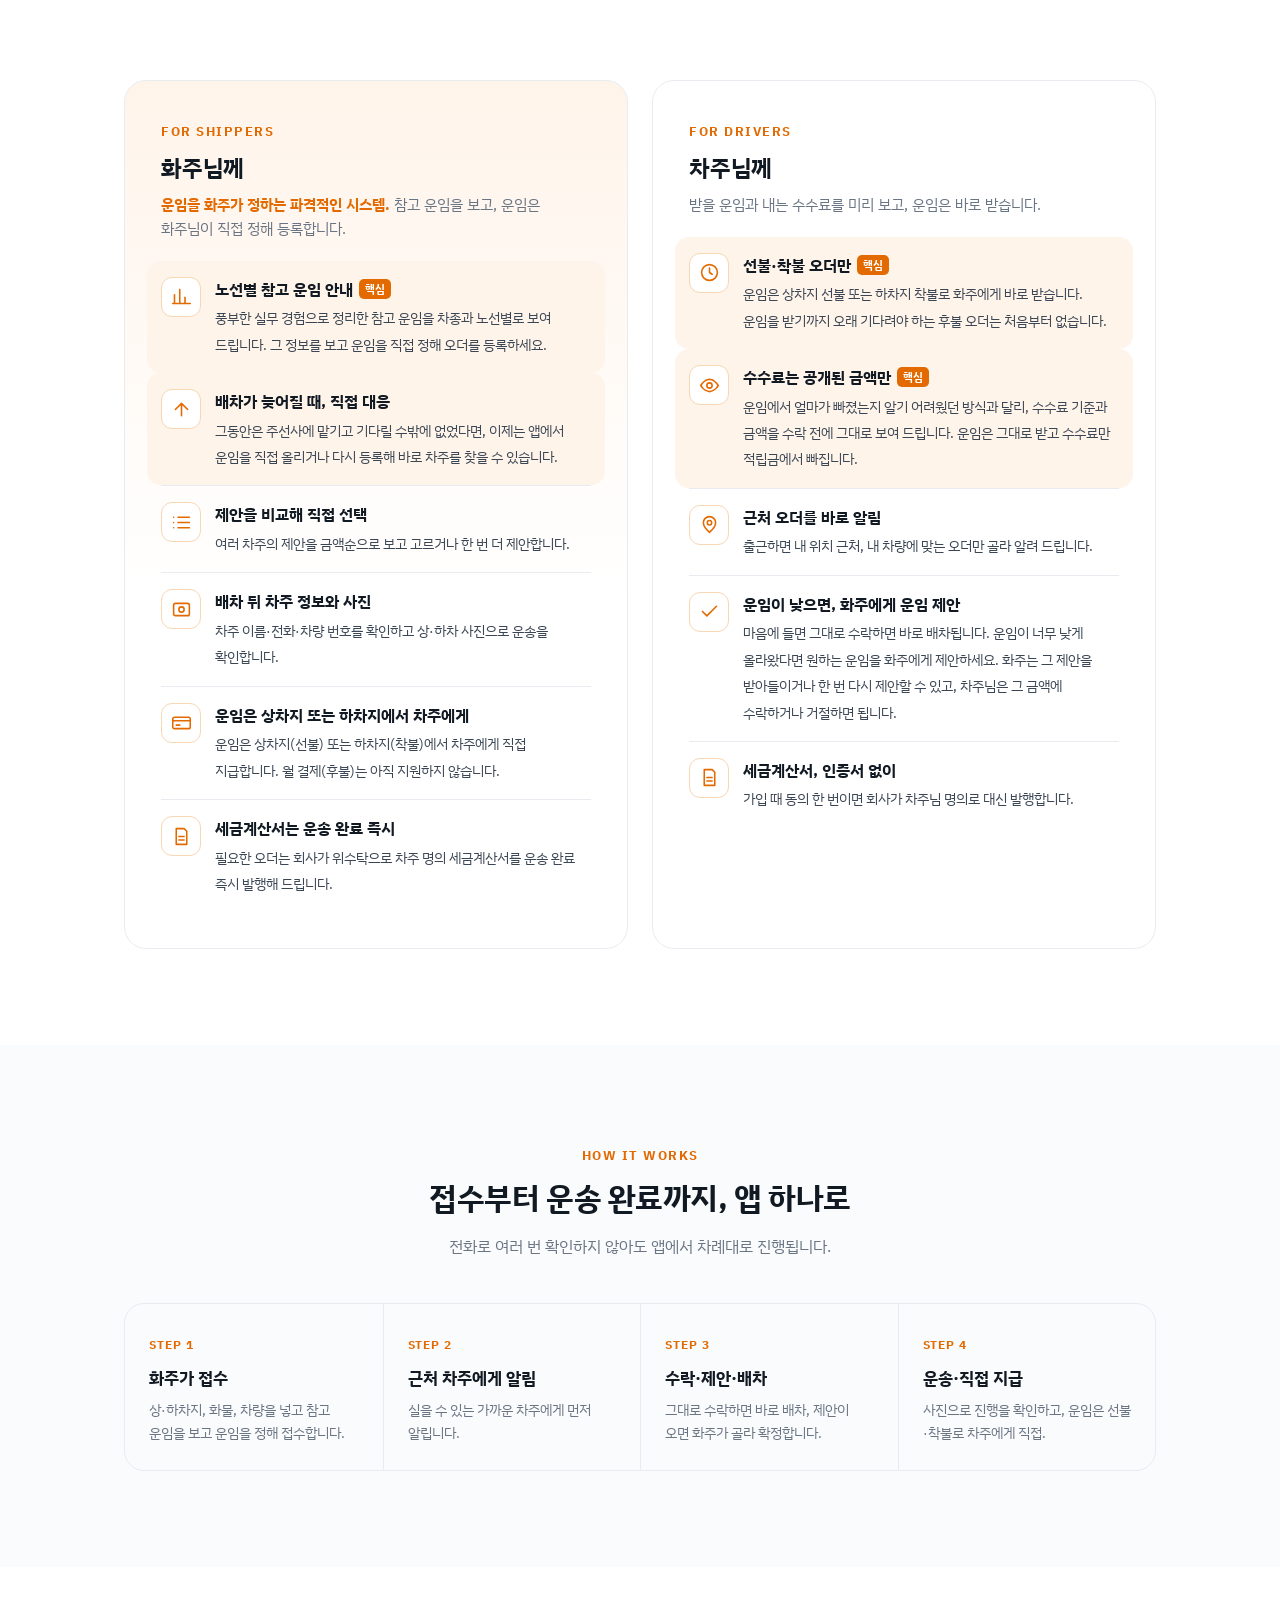
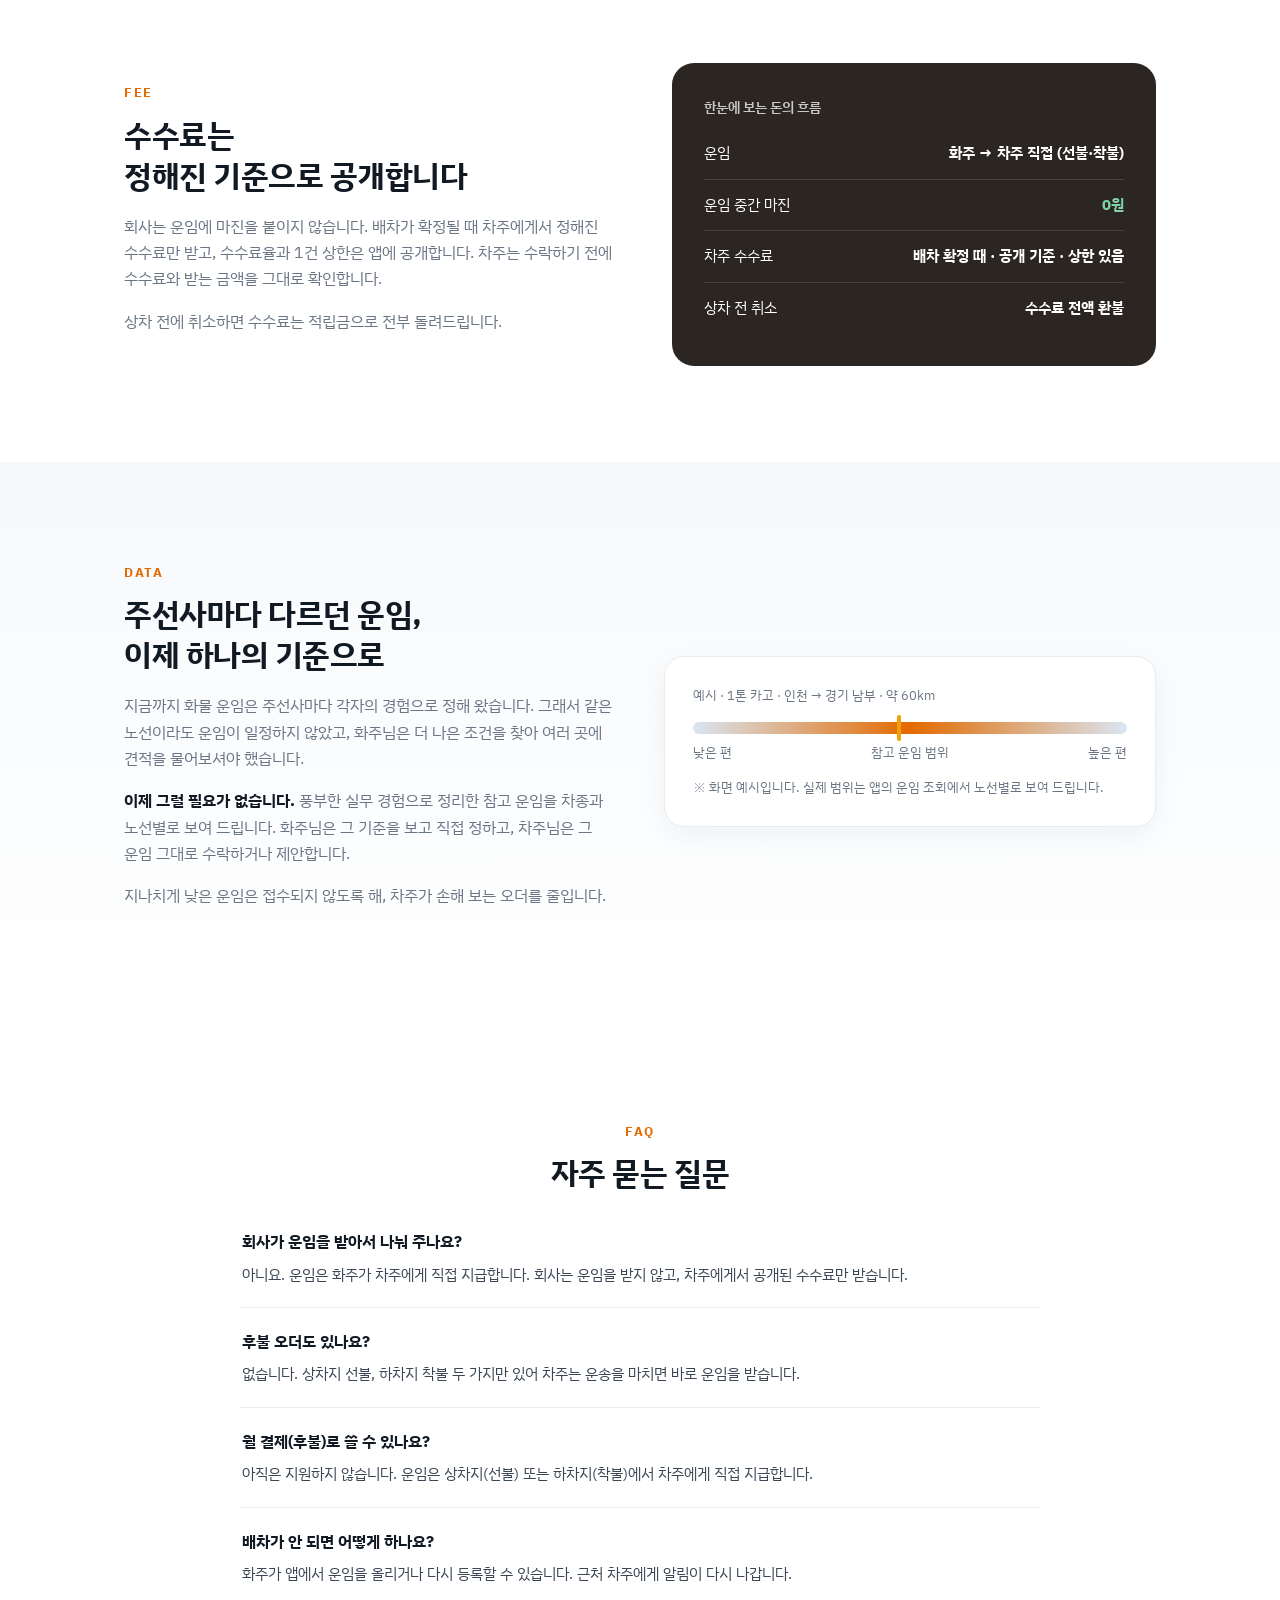
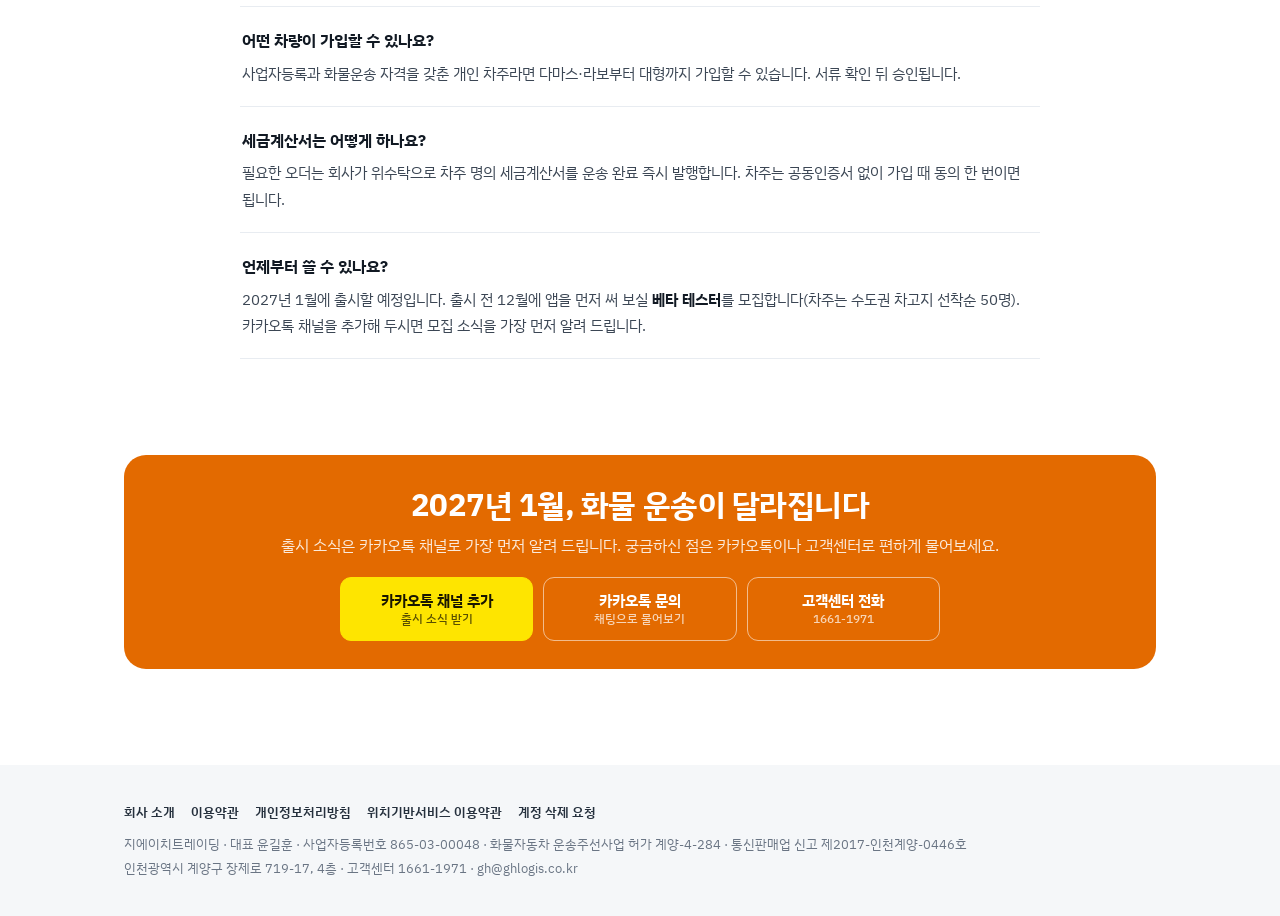
==== commit e9506066: "화주 수수료 문구 빼기(사장님 11/28) Co-Authored-By: Claude Opus 5.5 <noreply@anthropic.com>" ====
--- a/index.html
+++ b/index.html
@@ -312,7 +312,7 @@
   <div class="feat"><span class="ic"><svg viewBox="0 0 24 24"><path d="M8 6h13M8 12h13M8 18h13M3 6h.01M3 12h.01M3 18h.01"/></svg></span><div><b>제안을 비교해 직접 선택</b><span>여러 차주의 제안을 금액순으로 보고 고르거나 한 번 더 제안합니다.</span></div></div>
   <div class="feat"><span class="ic"><svg viewBox="0 0 24 24"><rect x="3" y="5" width="18" height="14" rx="2"/><circle cx="12" cy="12" r="3"/></svg></span><div><b>배차 뒤 차주 정보와 사진</b><span>차주 이름·전화·차량 번호를 확인하고 상·하차 사진으로 운송을 확인합니다.</span></div></div>
   <div class="feat"><span class="ic"><svg viewBox="0 0 24 24"><rect x="2" y="6" width="20" height="13" rx="2"/><path d="M2 10h20M6 15h4"/></svg></span><div><b>운임은 상차지 또는 하차지에서 차주에게</b><span>운임은 상차지(선불) 또는 하차지(착불)에서 차주에게 직접 지급합니다. 월 결제(후불)는 아직 지원하지 않습니다.</span></div></div>
-  <div class="feat"><span class="ic"><svg viewBox="0 0 24 24"><path d="M6 3h9l3 3v15H6z"/><path d="M9 12h6M9 16h6"/></svg></span><div><b>세금계산서는 운송 완료 즉시 · 화주 수수료 0원</b><span>필요한 오더는 회사가 위수탁으로 차주 명의 세금계산서를 운송 완료 즉시 발행해 드립니다. 화주는 수수료를 내지 않습니다.</span></div></div>
+  <div class="feat"><span class="ic"><svg viewBox="0 0 24 24"><path d="M6 3h9l3 3v15H6z"/><path d="M9 12h6M9 16h6"/></svg></span><div><b>세금계산서는 운송 완료 즉시</b><span>필요한 오더는 회사가 위수탁으로 차주 명의 세금계산서를 운송 완료 즉시 발행해 드립니다.</span></div></div>
  </div>
  <div class="panel"><span class="eyebrow">FOR DRIVERS</span><h3>차주님께</h3><p>받을 운임과 내는 수수료를 미리 보고, 운임은 바로 받습니다.</p>
   <div class="feat hl"><span class="ic"><svg viewBox="0 0 24 24"><circle cx="12" cy="12" r="9"/><path d="M12 7v5l3 2"/></svg></span><div><b>선불·착불 오더만<span class="badge">핵심</span></b><span>운임은 상차지 선불 또는 하차지 착불로 화주에게 바로 받습니다. 운임을 받기까지 오래 기다려야 하는 후불 오더는 처음부터 없습니다.</span></div></div>
@@ -334,13 +334,12 @@
 </div></section>
 
 <section id="fee"><div class="wrap fee">
- <div><span class="eyebrow">FEE</span><h2>수수료는 차주만,<br>정해진 기준으로 공개합니다</h2>
+ <div><span class="eyebrow">FEE</span><h2>수수료는<br>정해진 기준으로 공개합니다</h2>
   <p class="muted">회사는 운임에 마진을 붙이지 않습니다. 배차가 확정될 때 차주에게서 정해진 수수료만 받고, 수수료율과 1건 상한은 앱에 공개합니다. 차주는 수락하기 전에 수수료와 받는 금액을 그대로 확인합니다.</p>
   <p class="muted">상차 전에 취소하면 수수료는 적립금으로 전부 돌려드립니다.</p></div>
  <div class="fee-box"><h4>한눈에 보는 돈의 흐름</h4>
   <div class="fee-row"><span>운임</span><b>화주 → 차주 직접 (선불·착불)</b></div>
   <div class="fee-row"><span>운임 중간 마진</span><b class="z">0원</b></div>
-  <div class="fee-row"><span>화주 수수료</span><b class="z">0원</b></div>
   <div class="fee-row"><span>차주 수수료</span><b>배차 확정 때 · 공개 기준 · 상한 있음</b></div>
   <div class="fee-row"><span>상차 전 취소</span><b>수수료 전액 환불</b></div>
  </div>
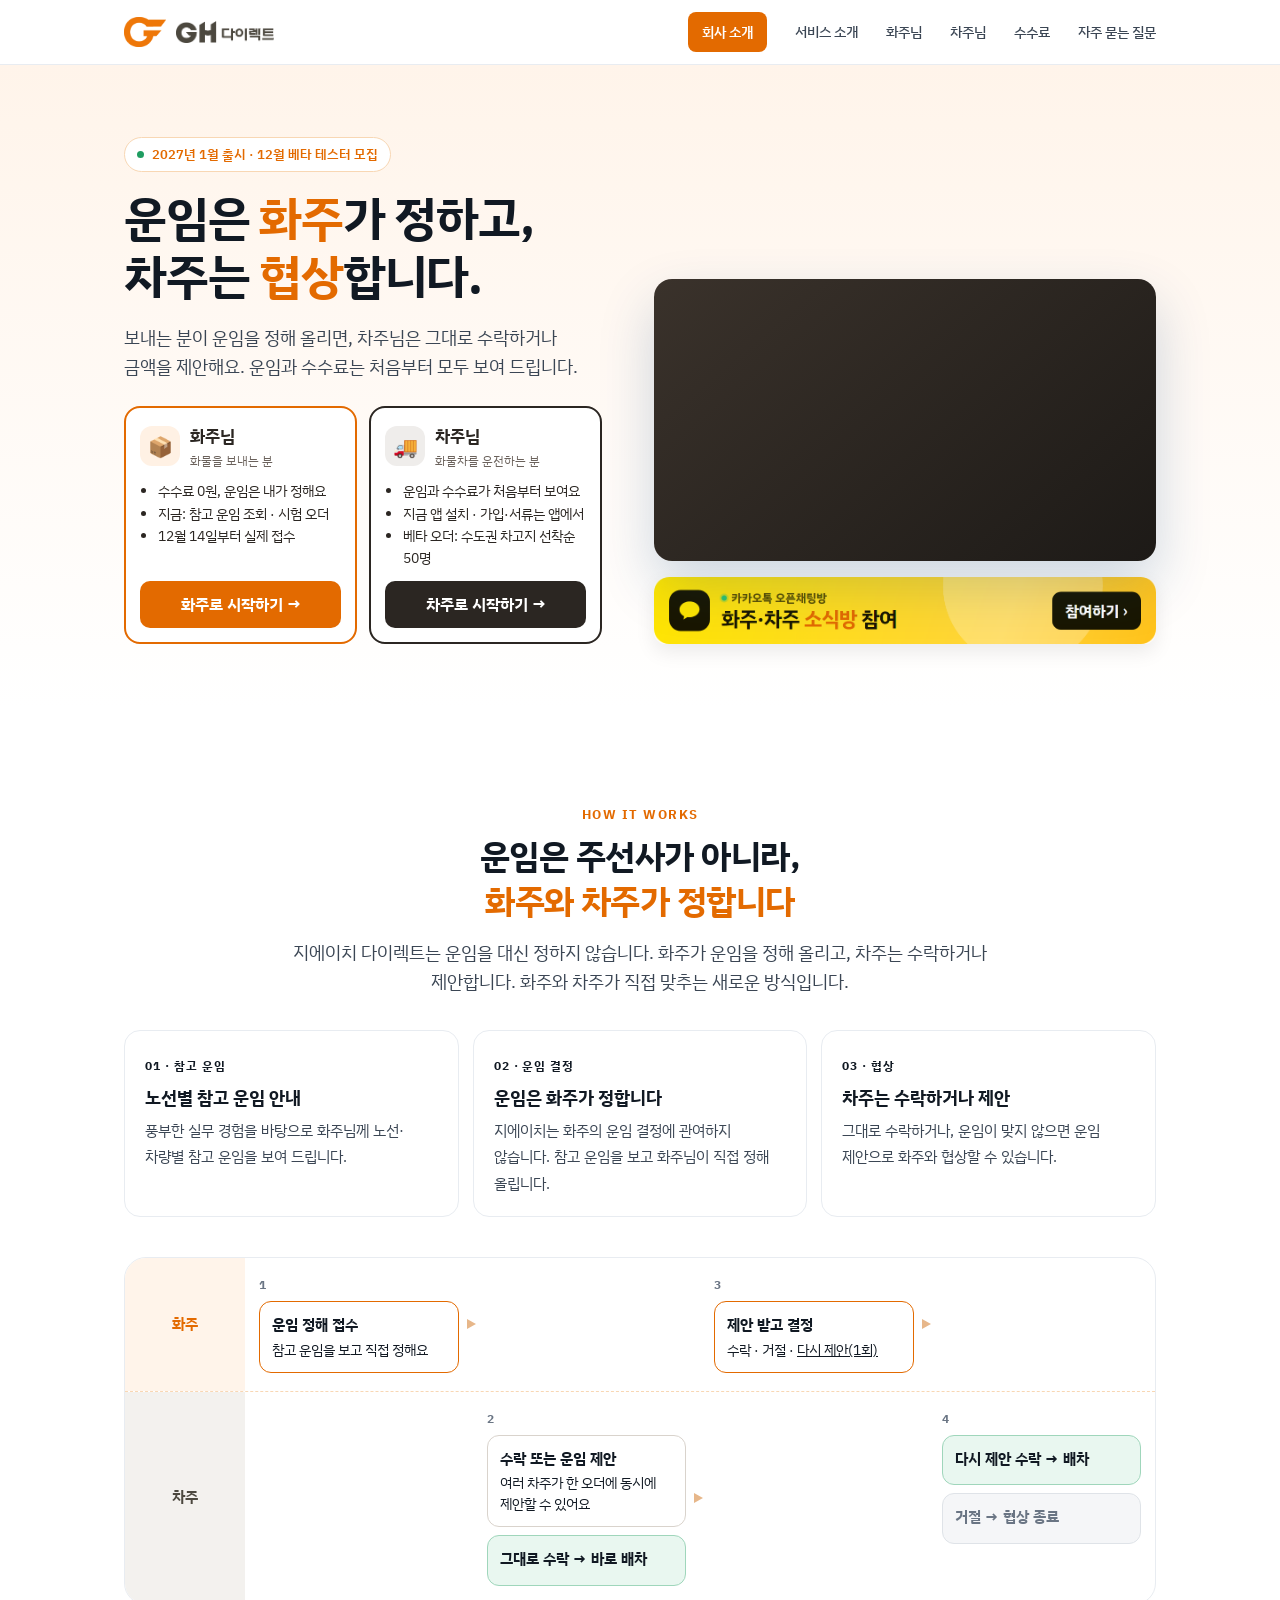
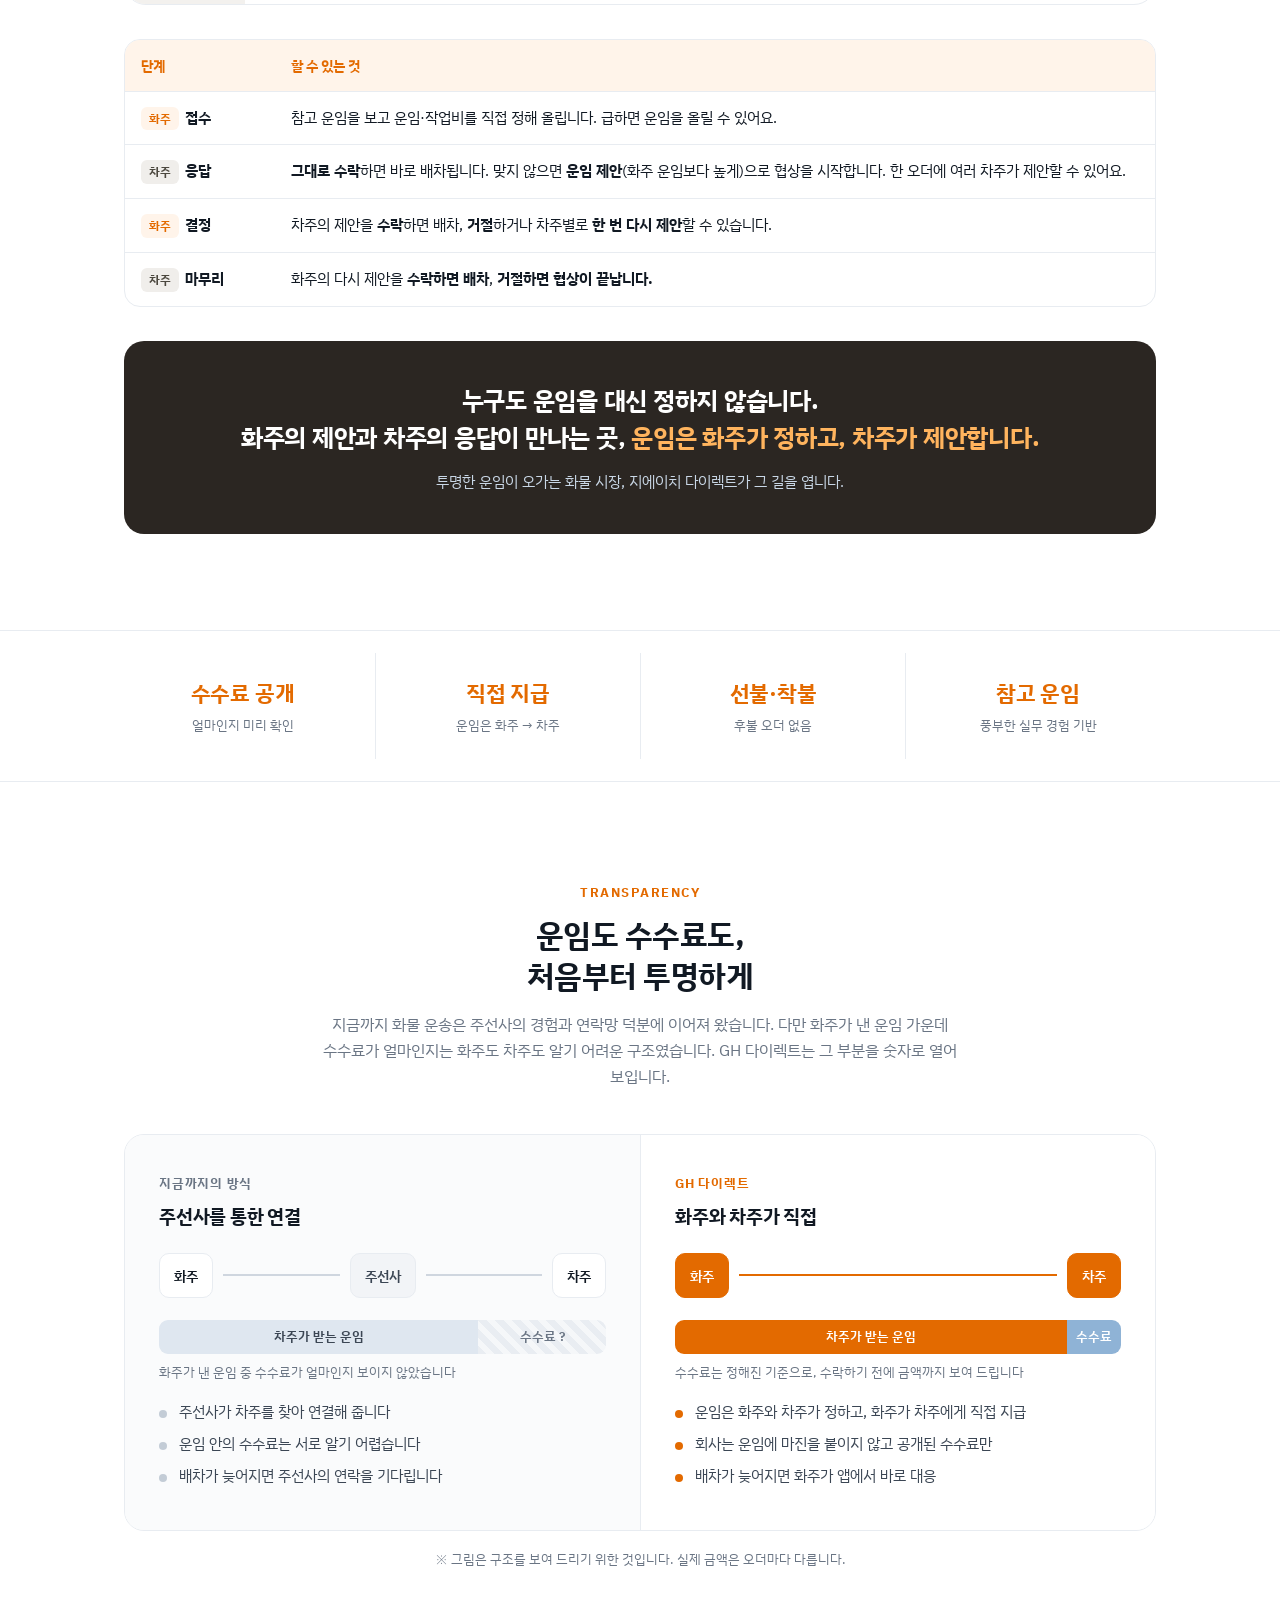
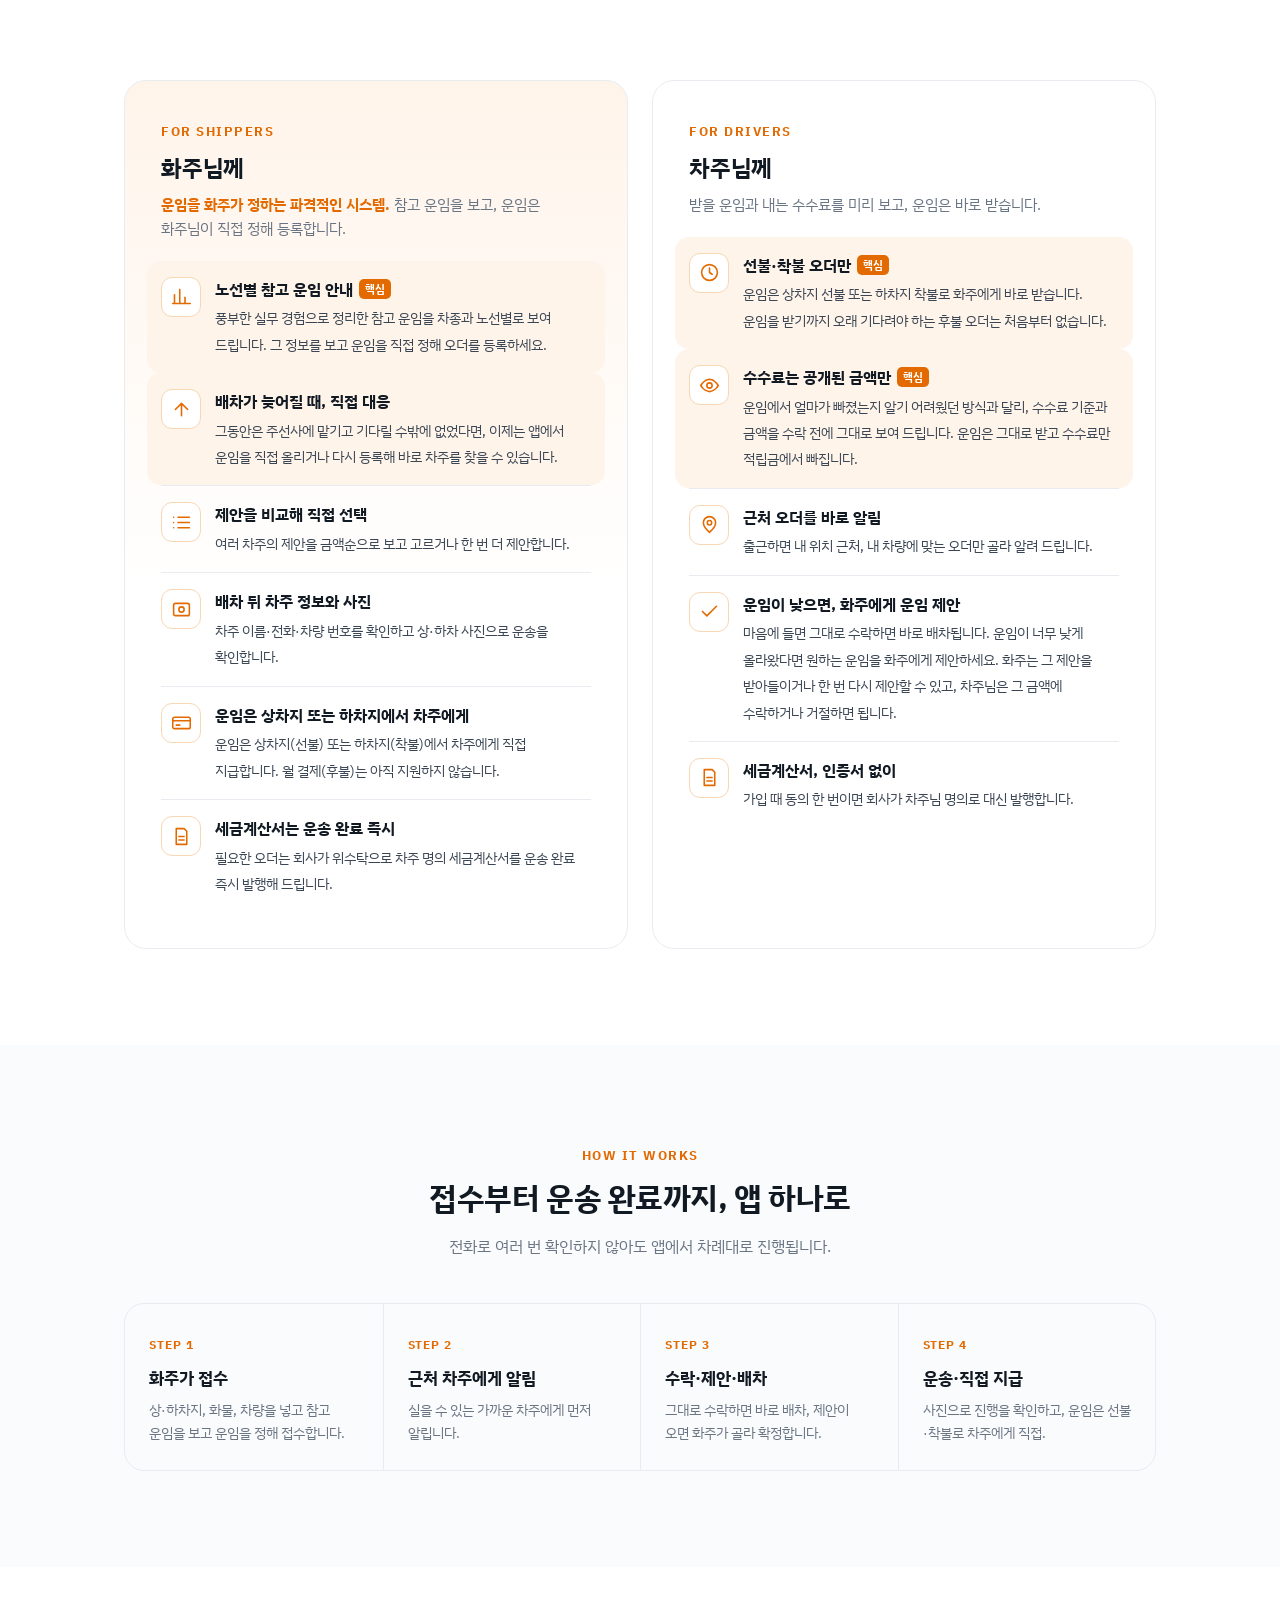
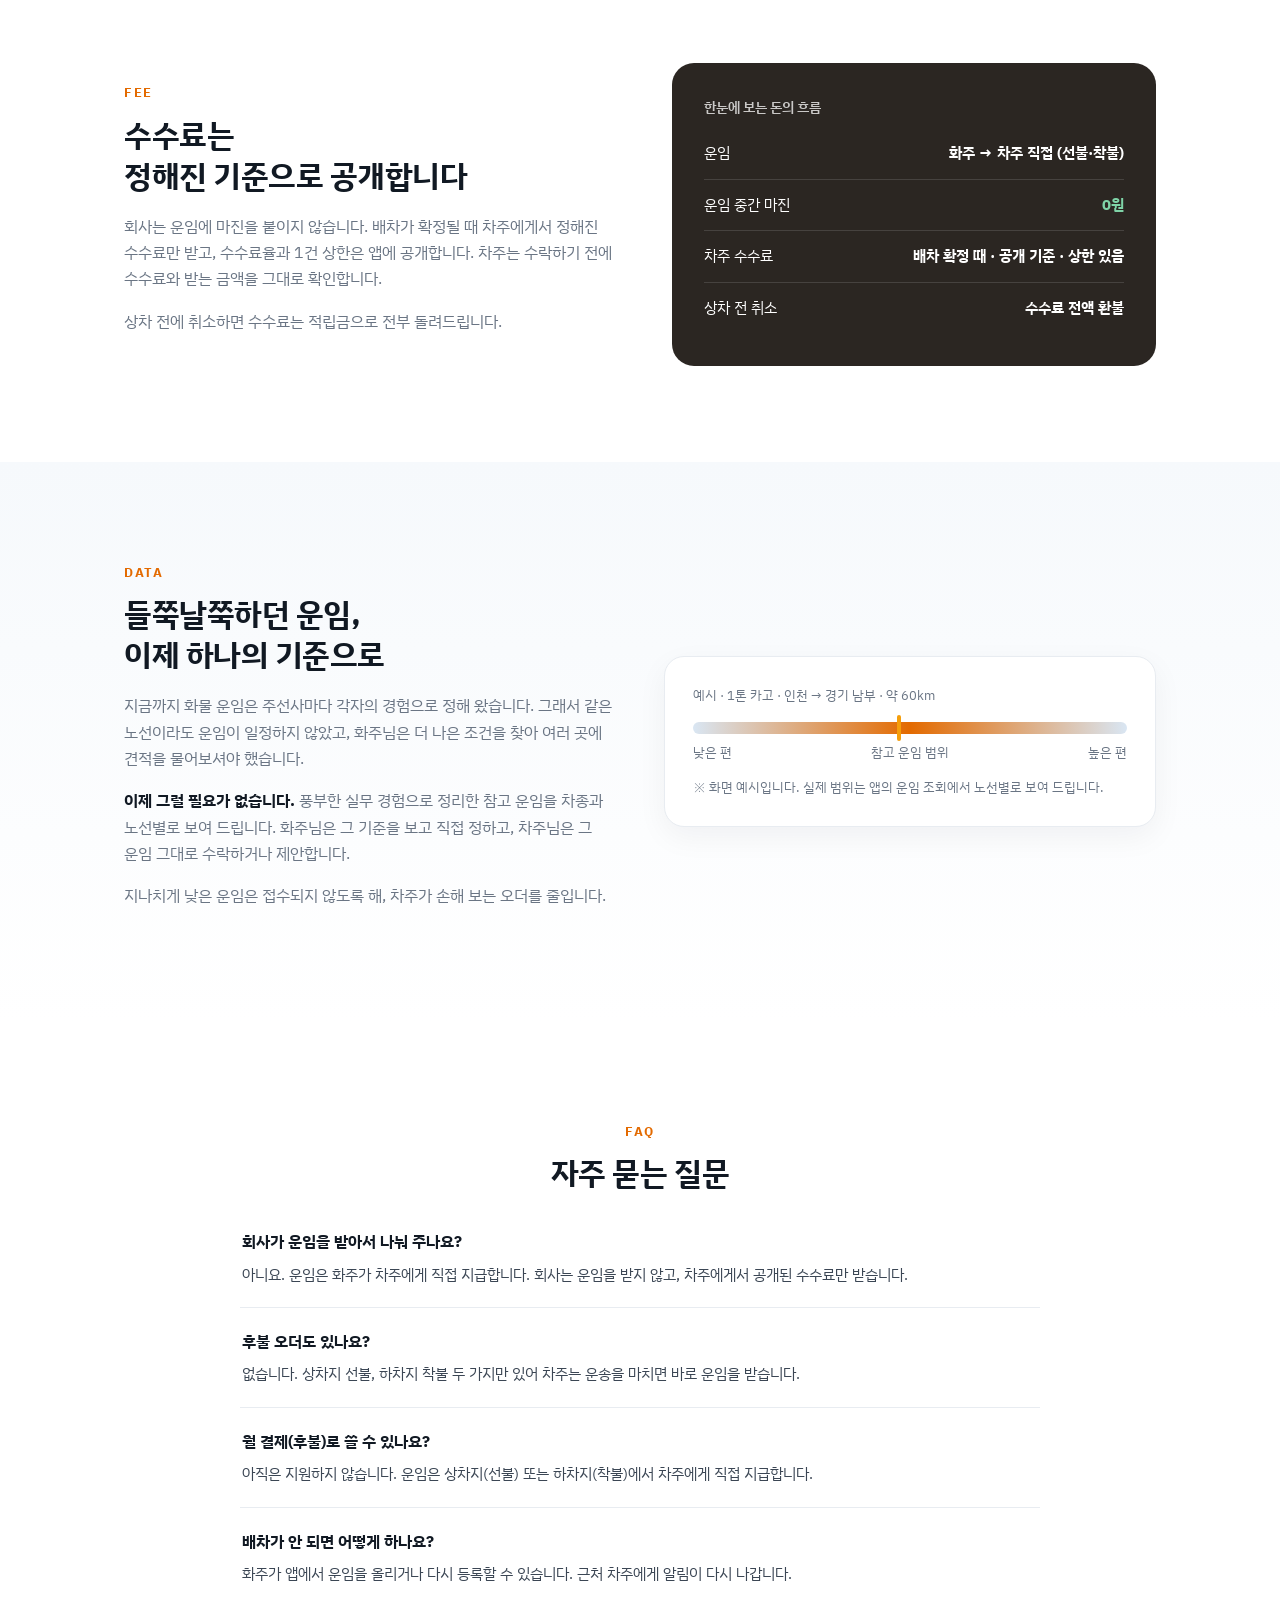
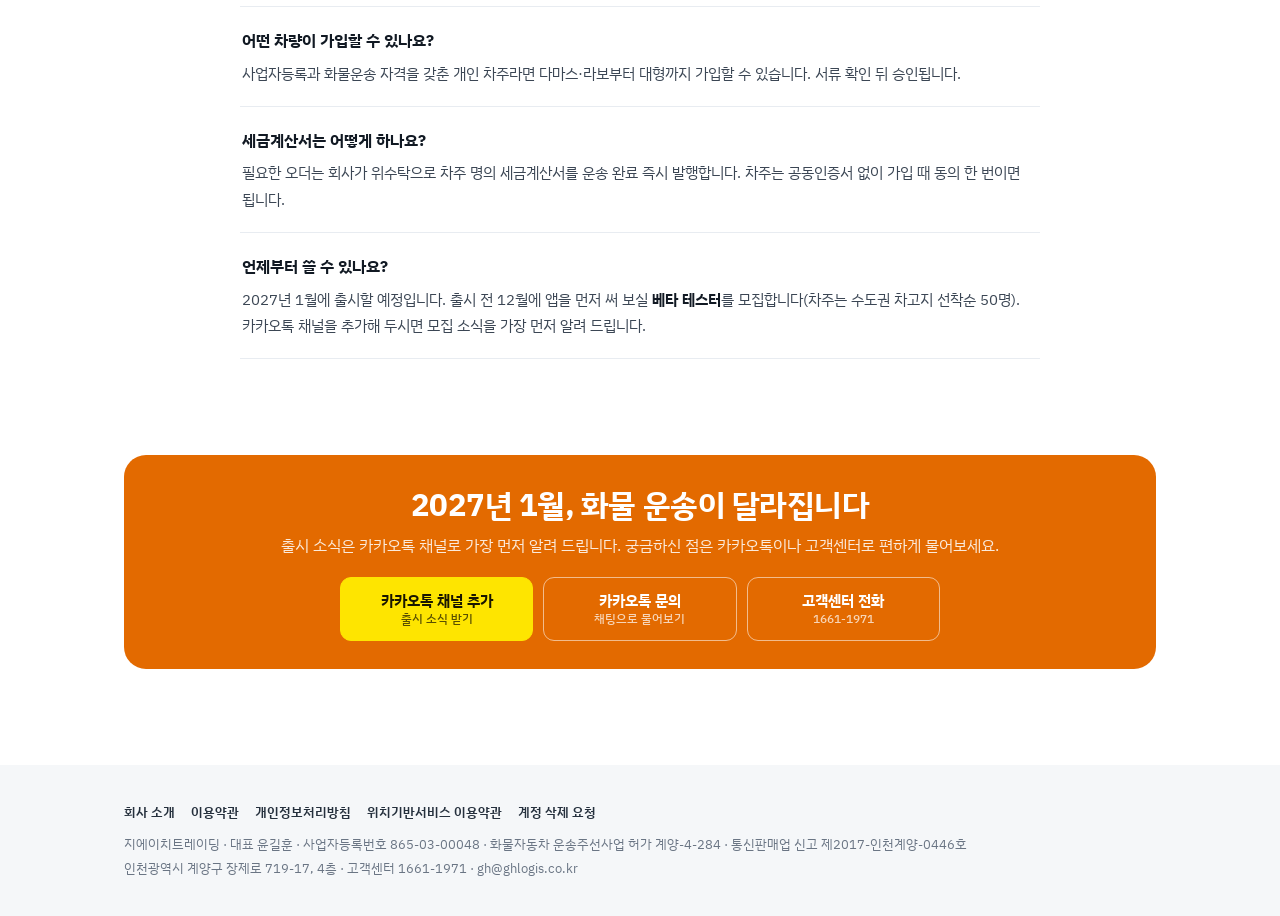
==== commit 22205496: "운임 문구 정리(사장님 11/28) Co-Authored-By: Claude Opus 5.5 <noreply@anthropic.com>" ====
--- a/index.html
+++ b/index.html
@@ -346,7 +346,7 @@
 </div></section>
 
 <section class="data" style="background:linear-gradient(180deg,#f6f9fc,#fff)"><div class="wrap">
- <div><span class="eyebrow">DATA</span><h2>주선사마다 다르던 운임,<br>이제 하나의 기준으로</h2>
+ <div><span class="eyebrow">DATA</span><h2>들쭉날쭉하던 운임,<br>이제 하나의 기준으로</h2>
   <p class="muted">지금까지 화물 운임은 주선사마다 각자의 경험으로 정해 왔습니다. 그래서 같은 노선이라도 운임이 일정하지 않았고, 화주님은 더 나은 조건을 찾아 여러 곳에 견적을 물어보셔야 했습니다.</p><p class="muted"><b style="color:var(--t)">이제 그럴 필요가 없습니다.</b> 풍부한 실무 경험으로 정리한 참고 운임을 차종과 노선별로 보여 드립니다. 화주님은 그 기준을 보고 직접 정하고, 차주님은 그 운임 그대로 수락하거나 제안합니다.</p>
   <p class="muted">지나치게 낮은 운임은 접수되지 않도록 해, 차주가 손해 보는 오더를 줄입니다.</p></div>
  <div class="range"><div class="r">예시 · 1톤 카고 · 인천 → 경기 남부 · 약 60km</div>
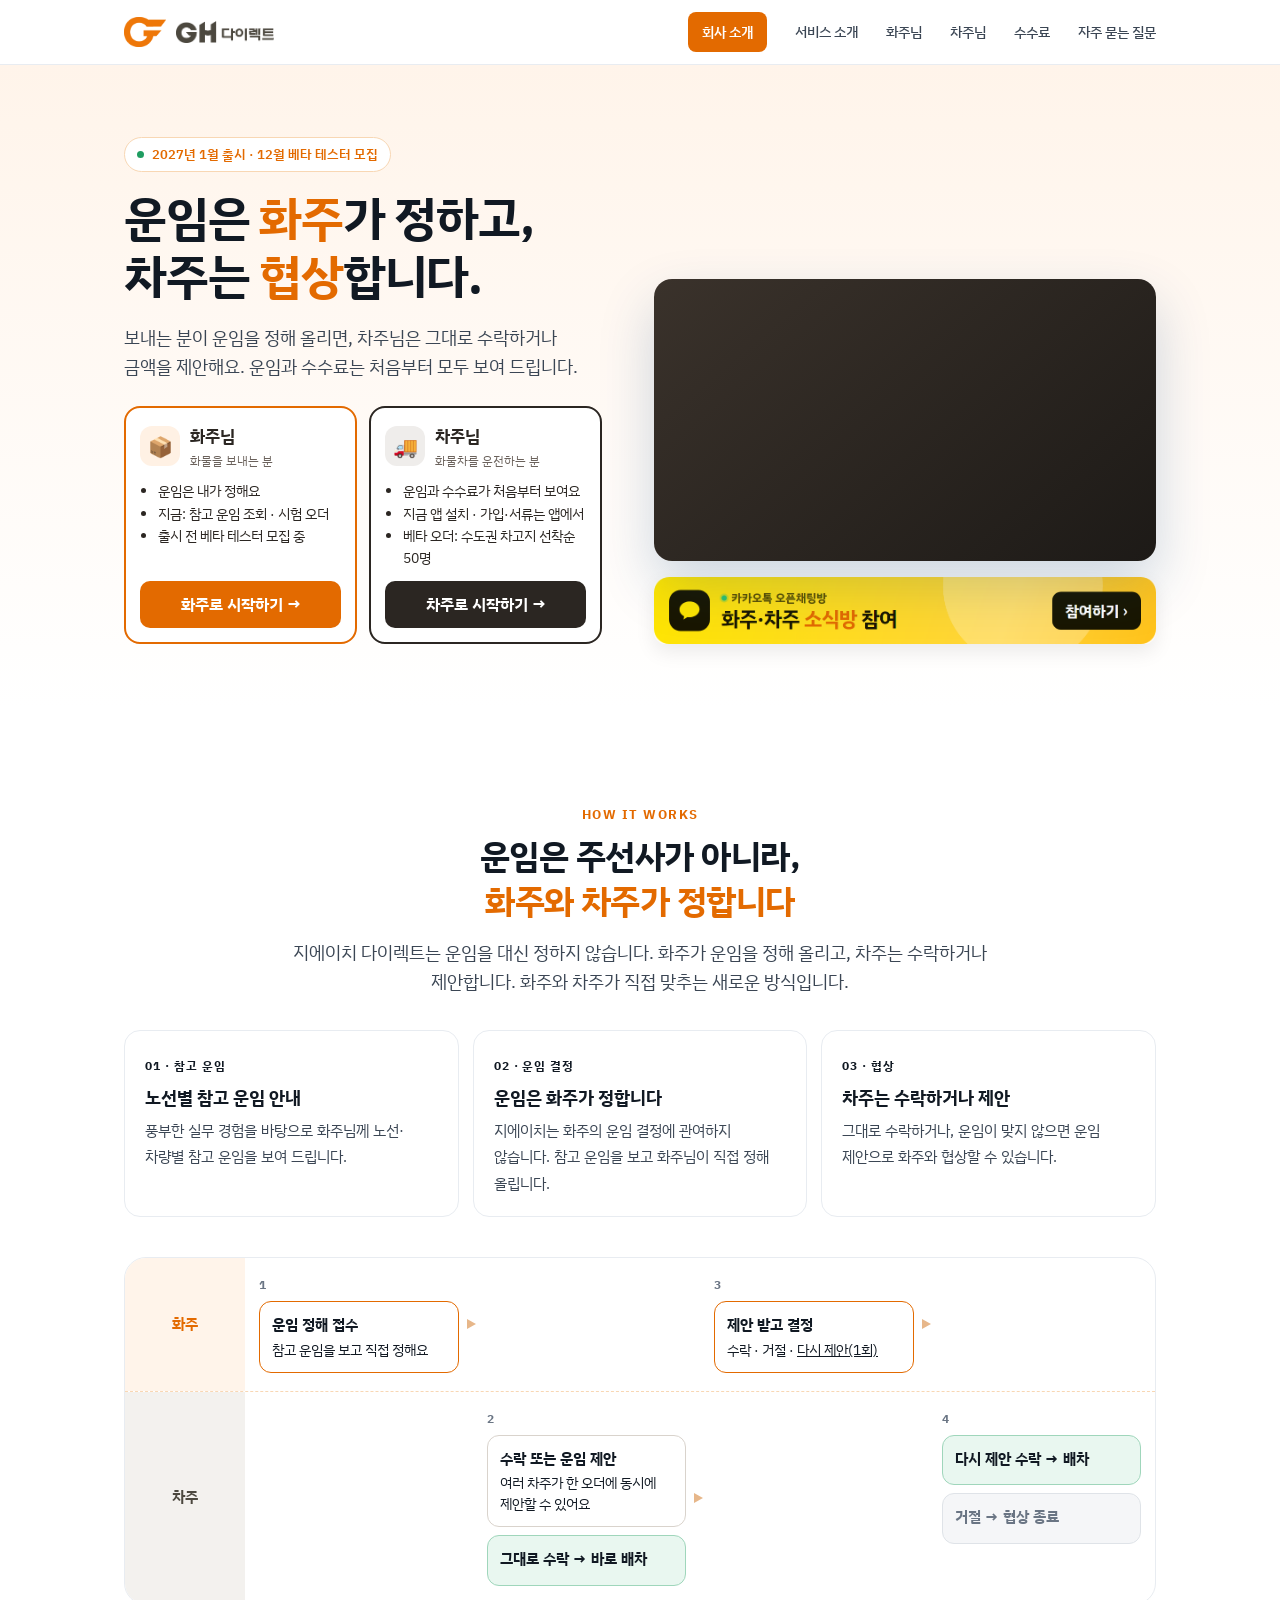
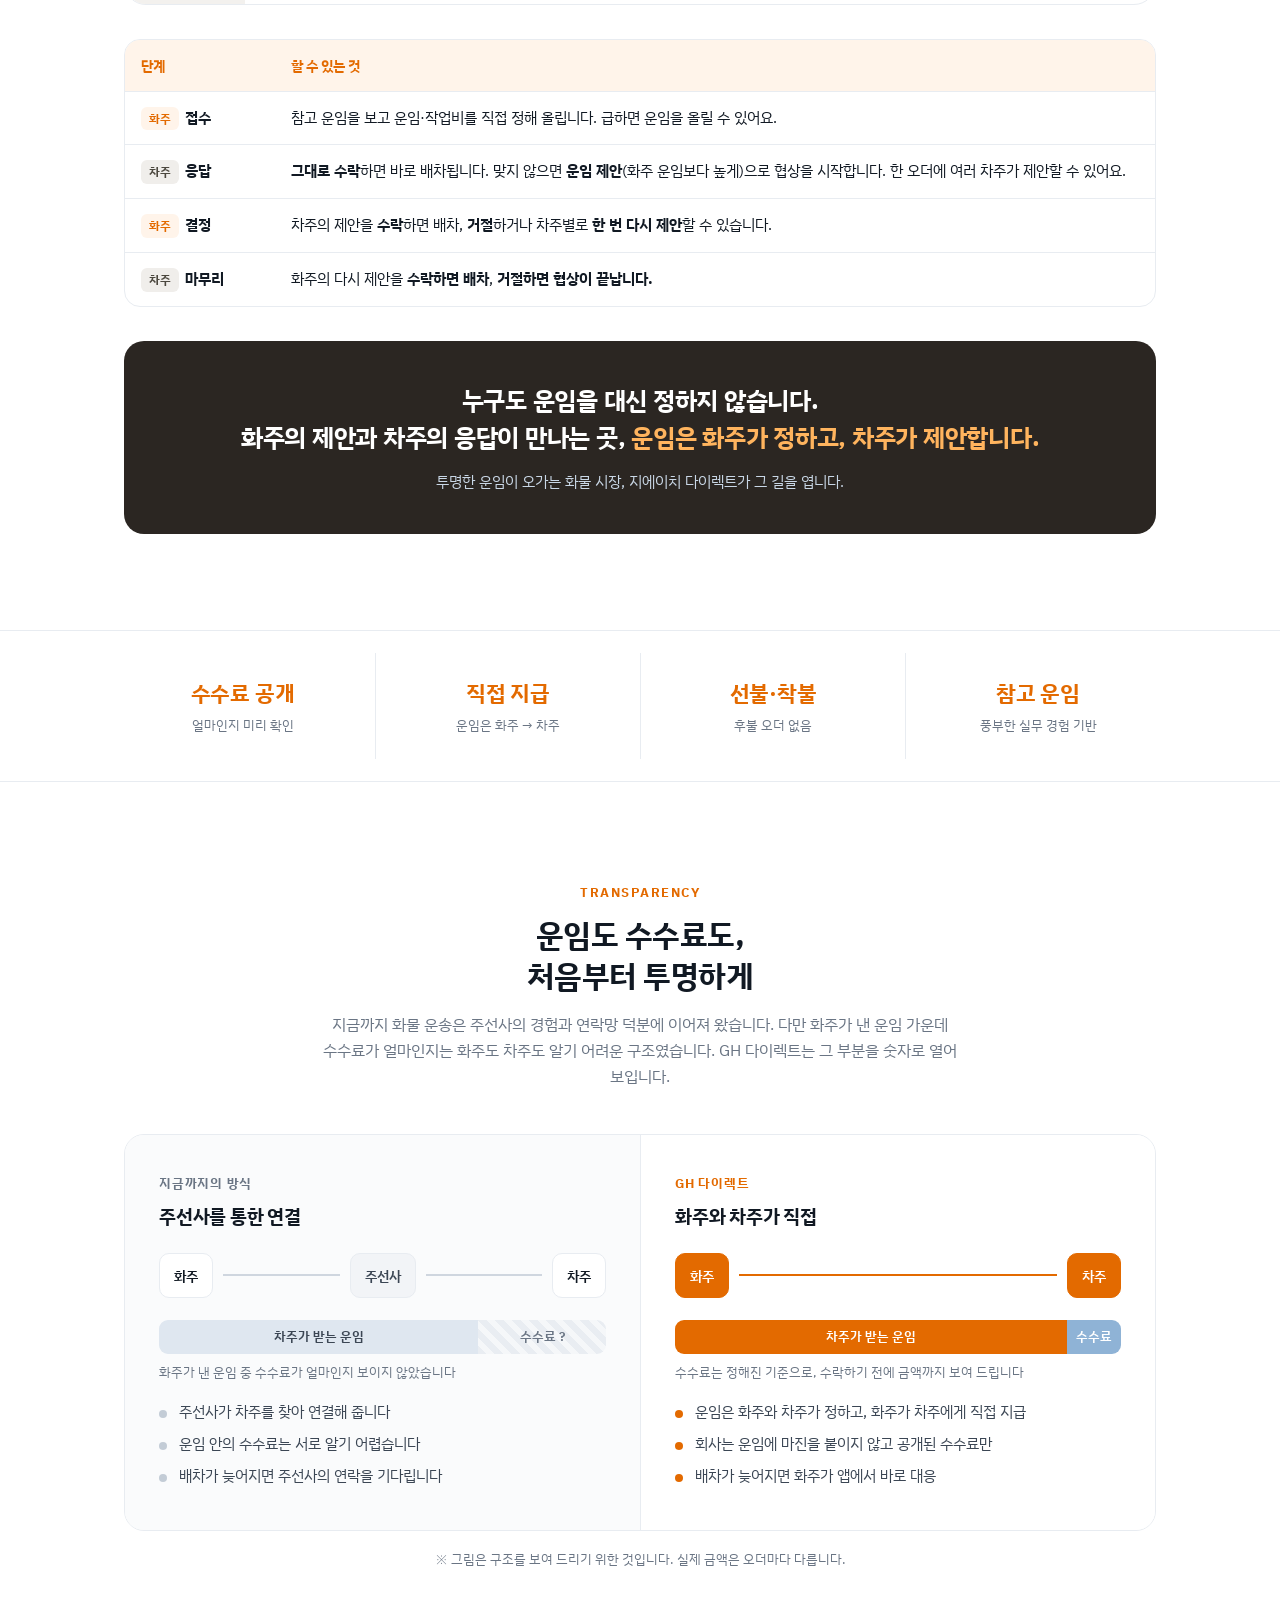
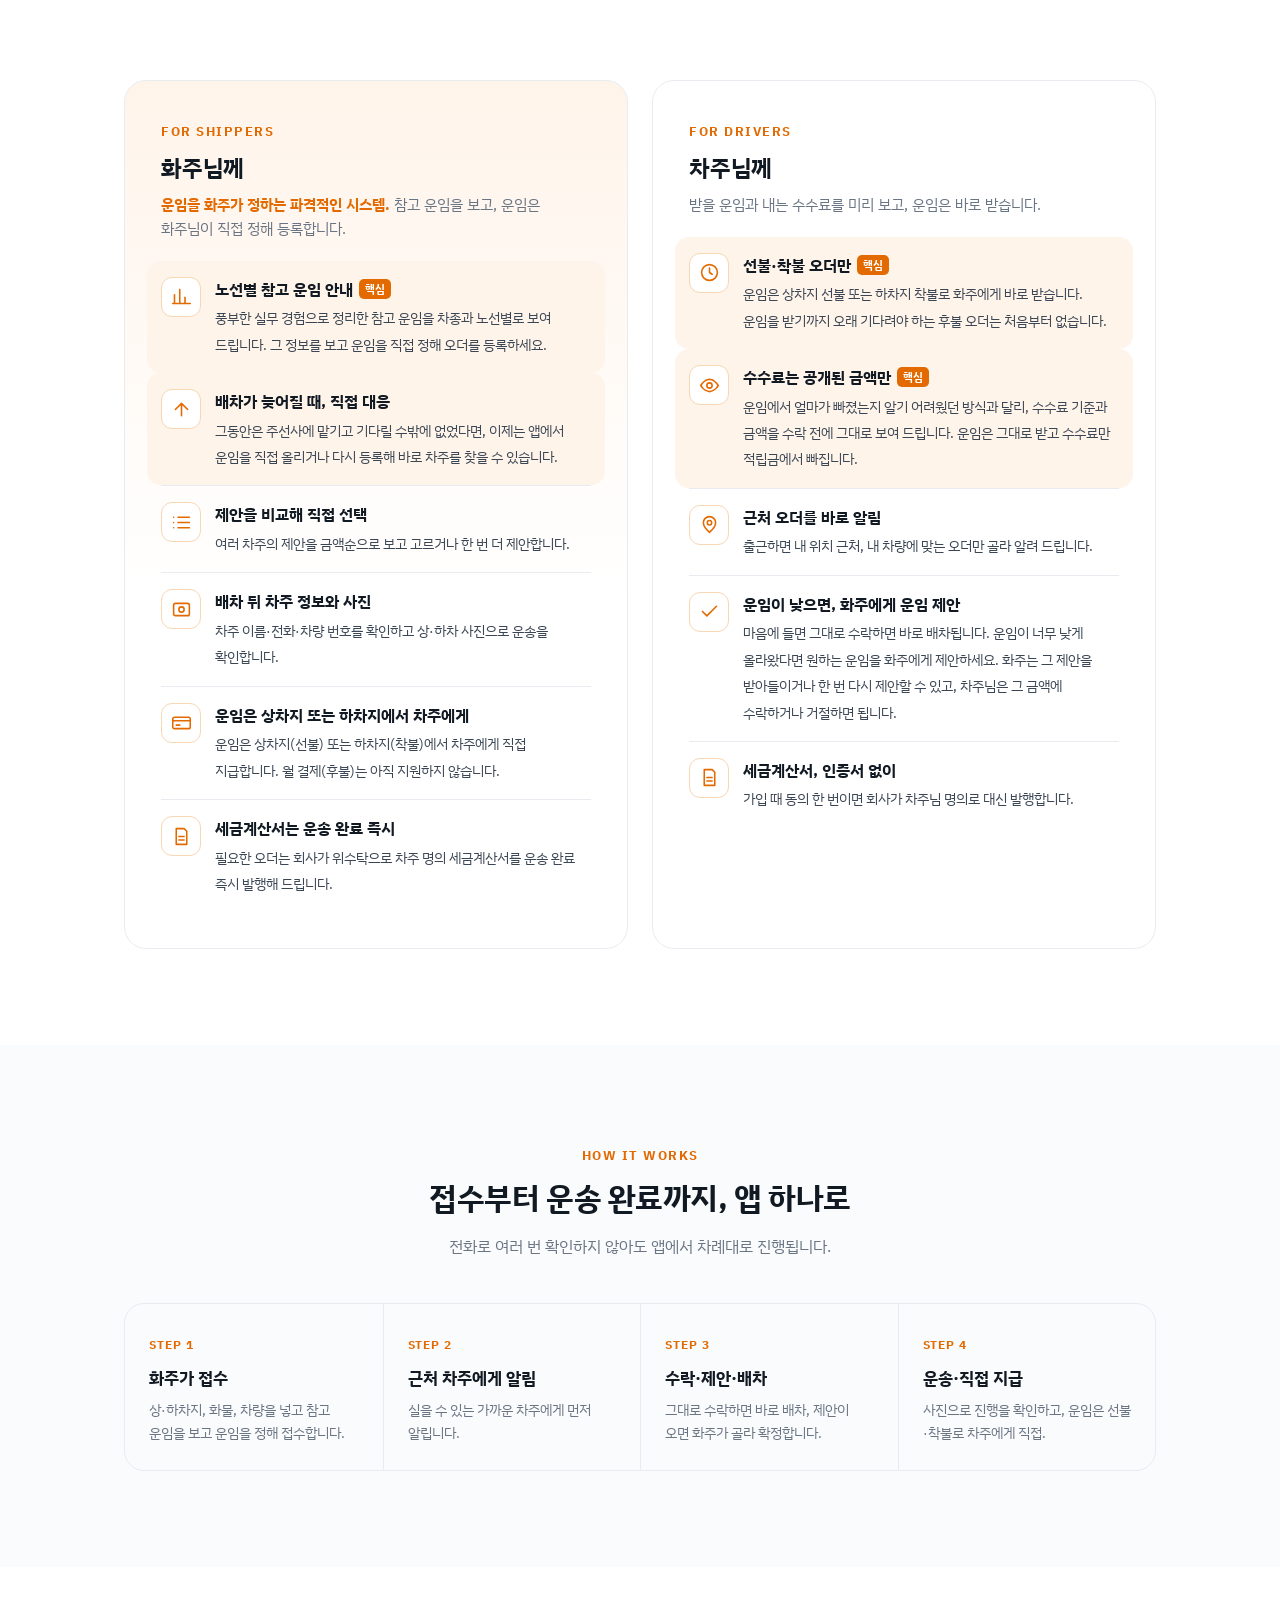
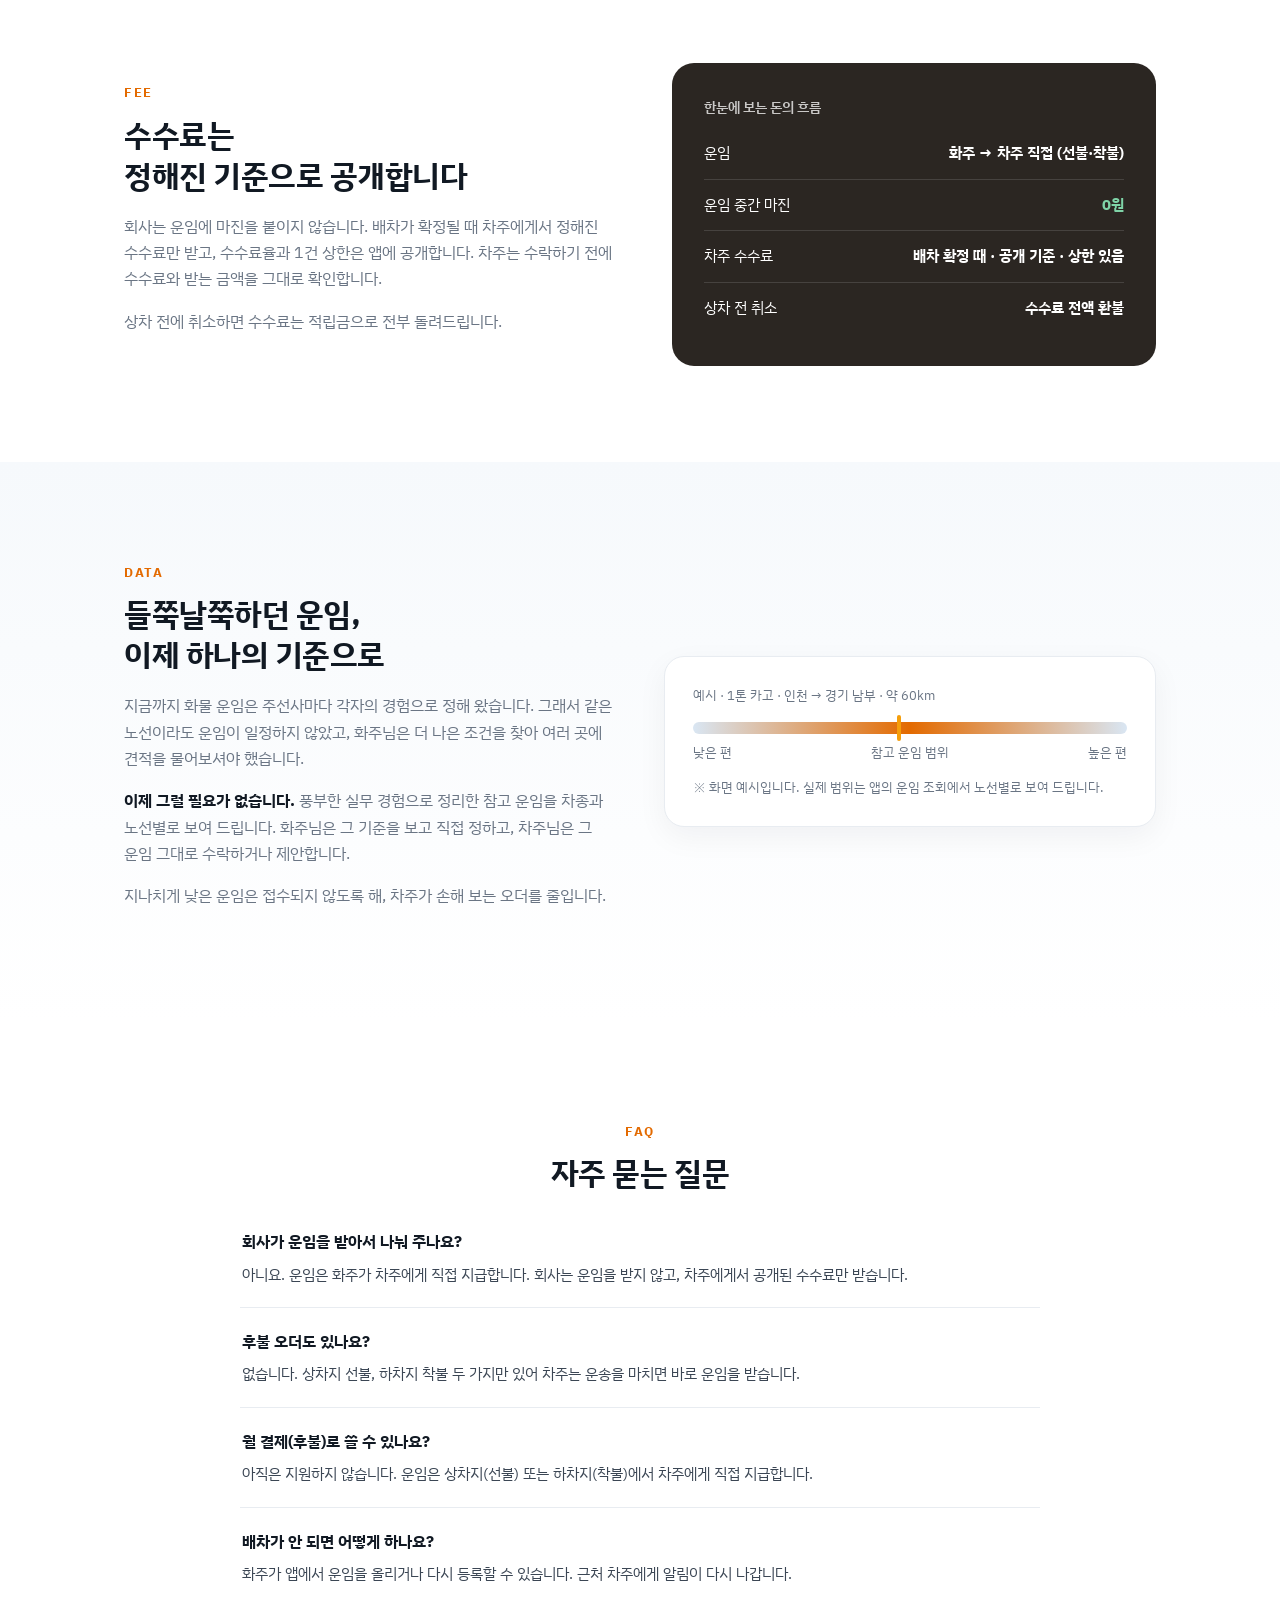
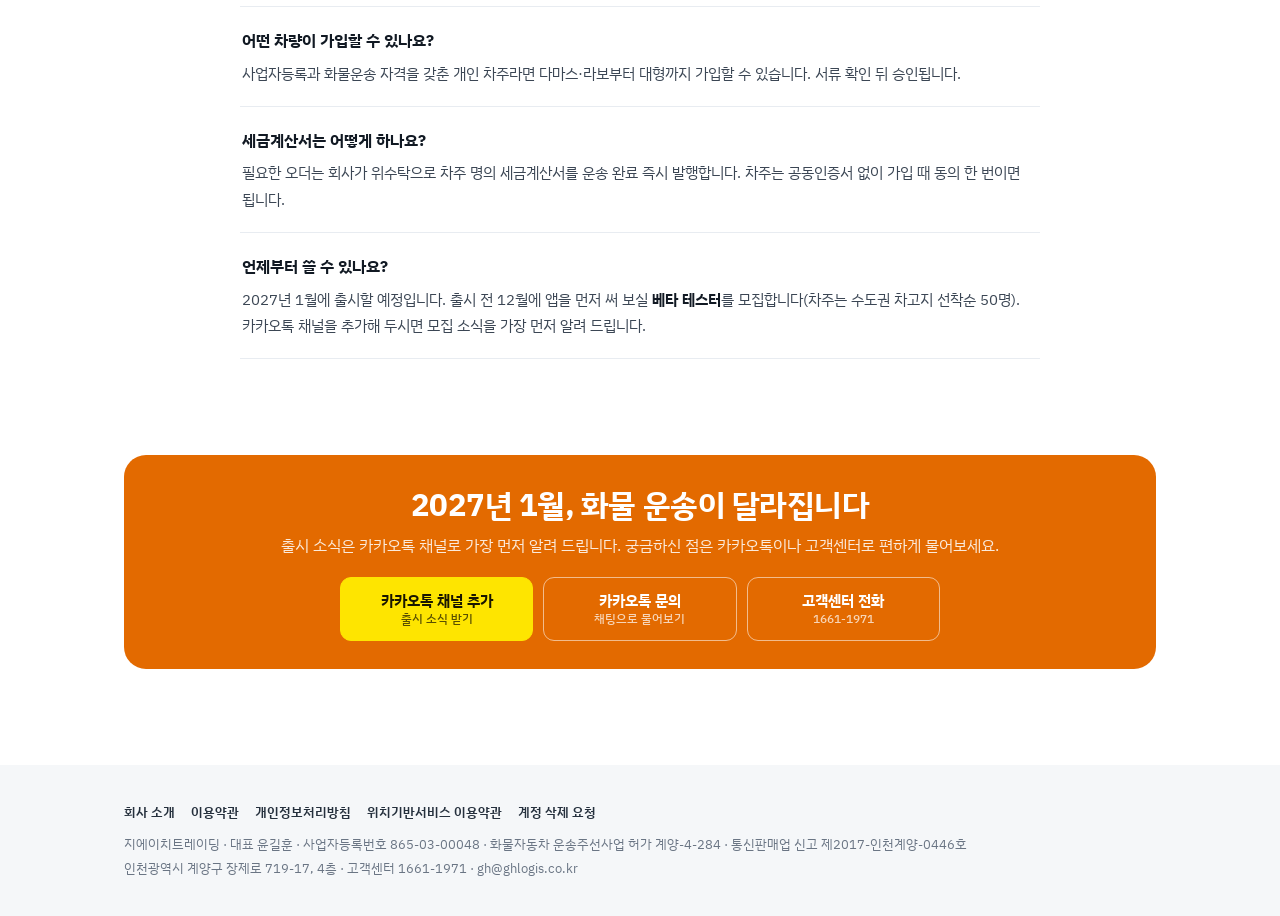
==== commit 7ac8230f: "화주 베타 '출시 전' 표시·날짜·무료 문구 정리(사장님 11/28 시안대로) Co-Authored-By: Claude Opus 5.5 <noreply@anthropic.com>" ====
--- a/index.html
+++ b/index.html
@@ -229,7 +229,7 @@
   <!-- 화주·차주 시작하기 카드(시안 20261124_홈페이지_베타버튼_v02 B, 사장님 "B로 해") — 각 베타 안내 페이지로 -->
   <div class="who2">
    <a class="wcard s" href="/beta/shipper/" data-click="shipper"><div class="wtop"><span class="wic">📦</span><span><b>화주님</b><small>화물을 보내는 분</small></span></div>
-    <ul><li>수수료 0원, 운임은 내가 정해요</li><li>지금: 참고 운임 조회 · 시험 오더</li><li>12월 14일부터 실제 접수</li></ul>
+    <ul><li>운임은 내가 정해요</li><li>지금: 참고 운임 조회 · 시험 오더</li><li>출시 전 베타 테스터 모집 중</li></ul>
     <span class="wgo">화주로 시작하기 →</span></a>
    <a class="wcard d" href="/beta/driver/" data-click="driver"><span class="rib v-drv">🚚 차주님은 여기로</span><div class="wtop"><span class="wic">🚚</span><span><b>차주님</b><small>화물차를 운전하는 분</small></span></div>
     <ul><li class="v-drv">운임이 맞지 않으면 <b>금액 제안</b></li><li class="v-drv">선착불 오더만 · 베타 수수료 1%</li><li class="v-all">운임과 수수료가 처음부터 보여요</li><li class="v-all">지금 앱 설치 · 가입·서류는 앱에서</li><li>베타 오더: 수도권 차고지 선착순 50명</li></ul>
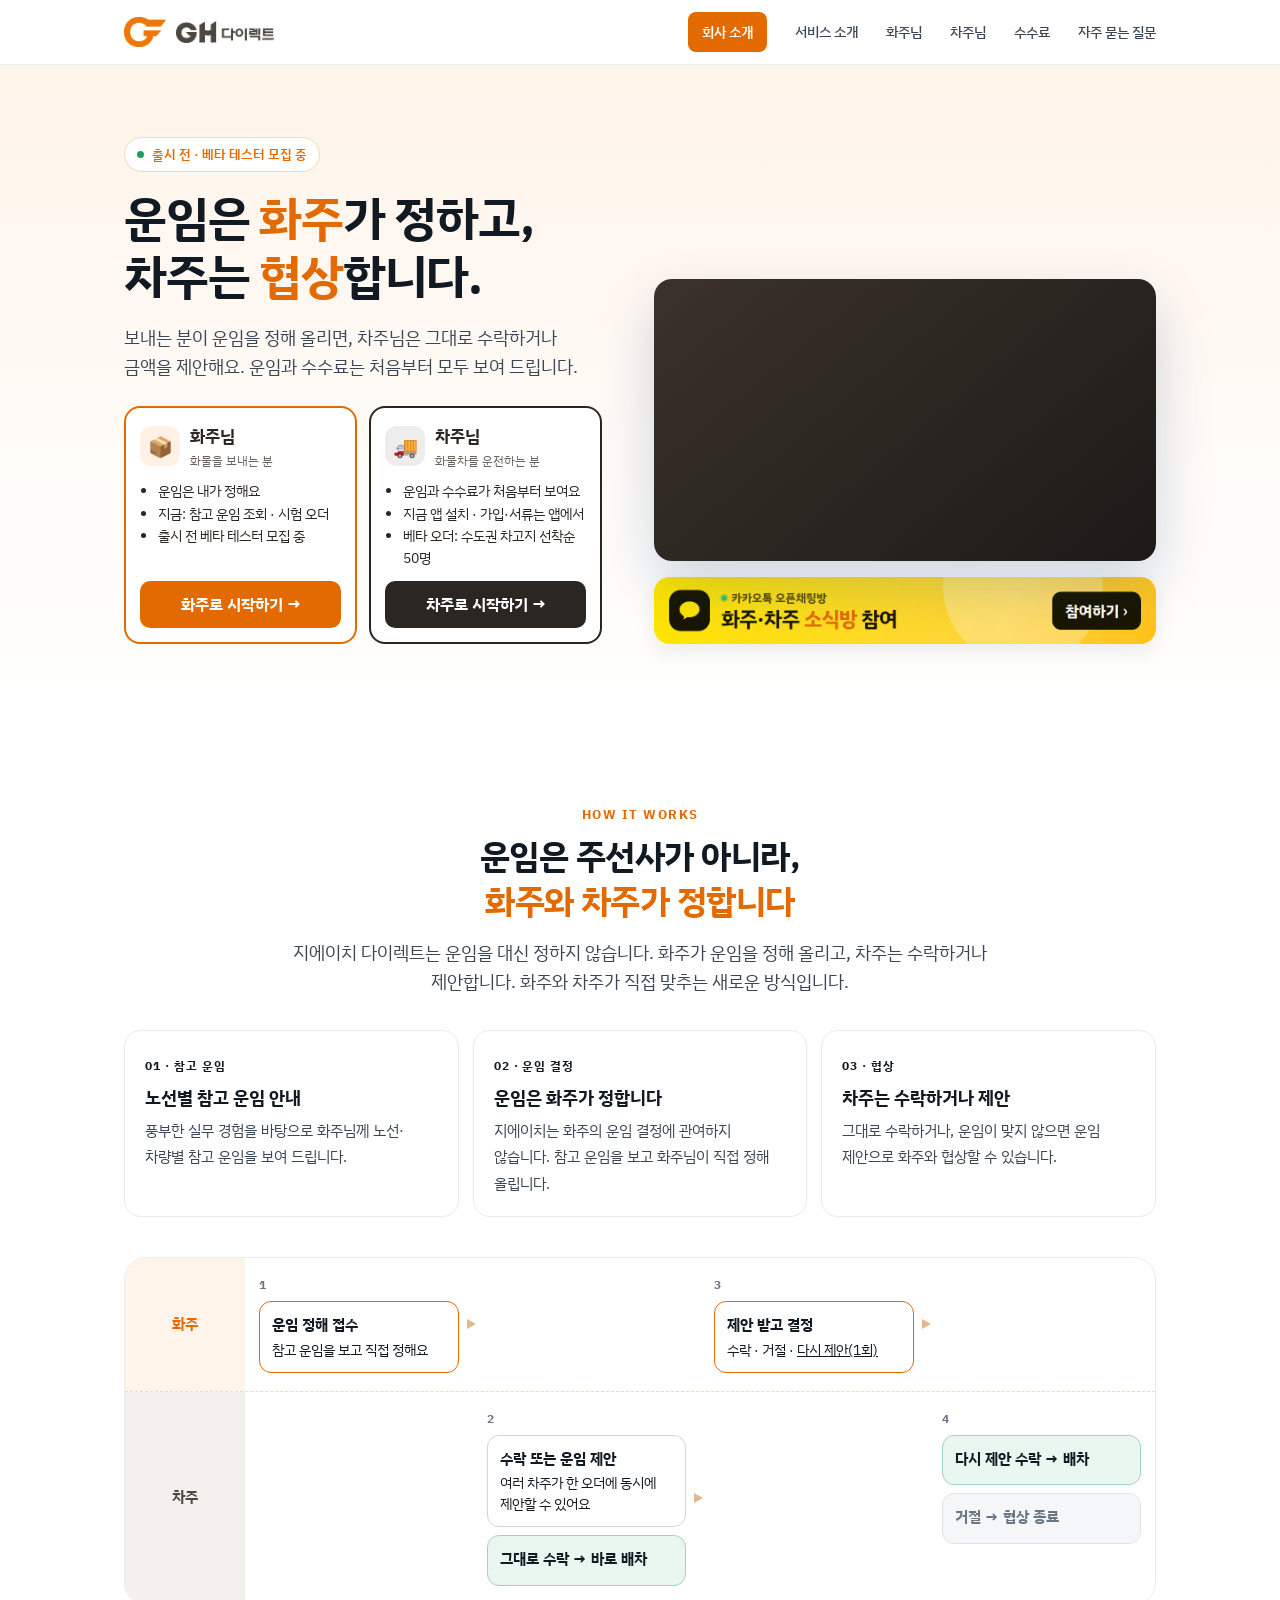
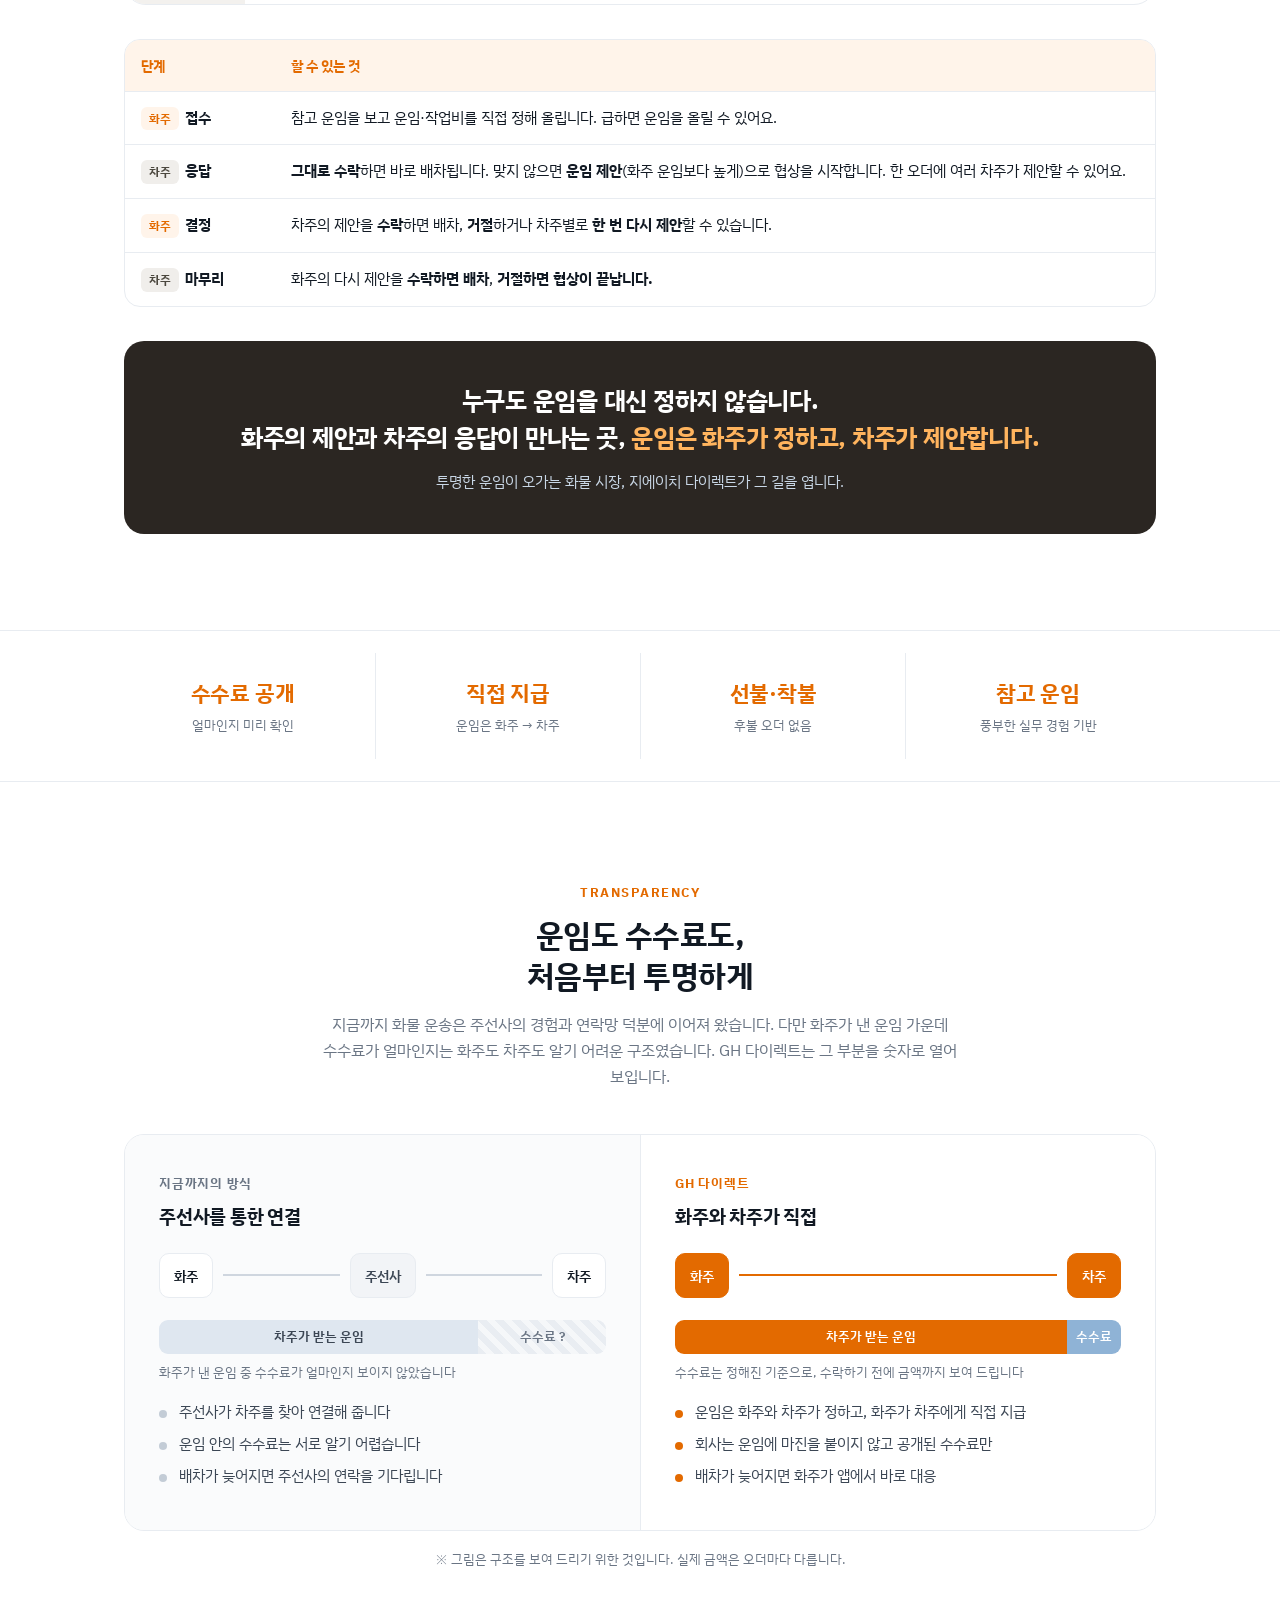
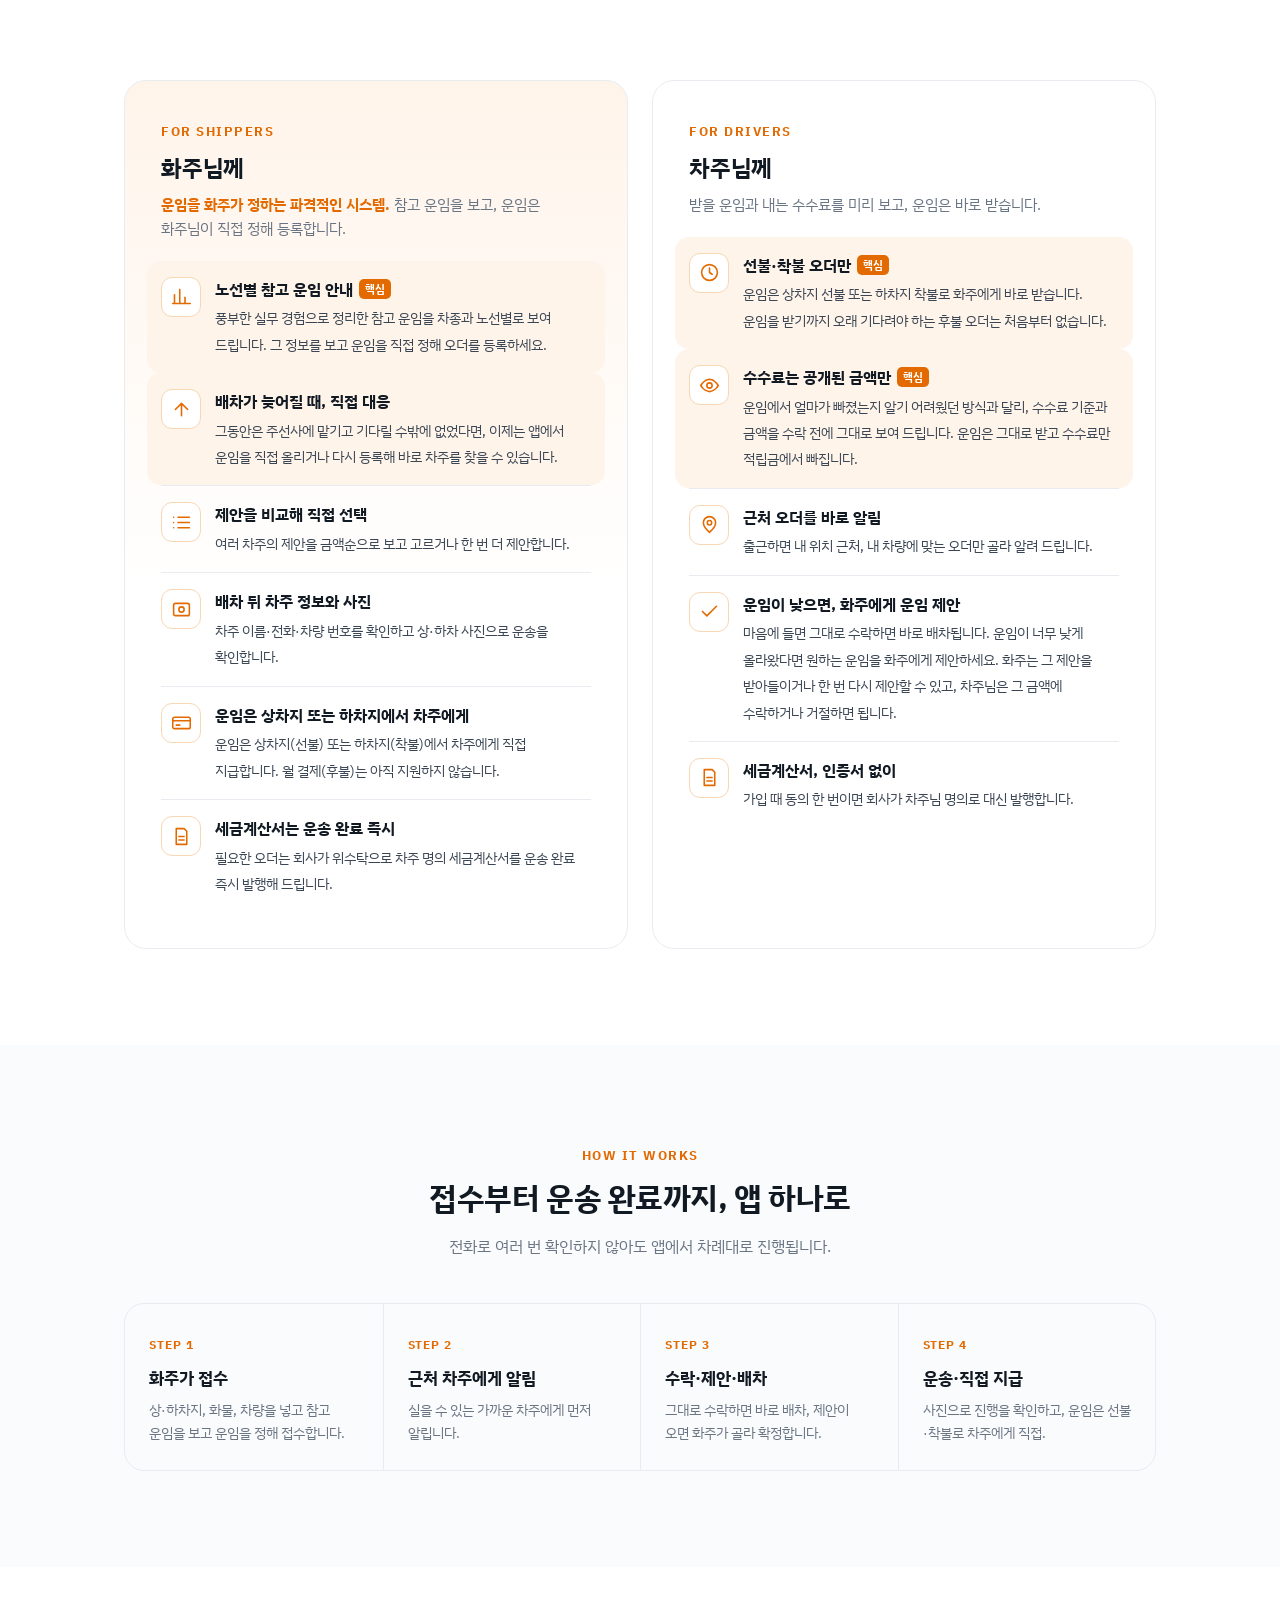
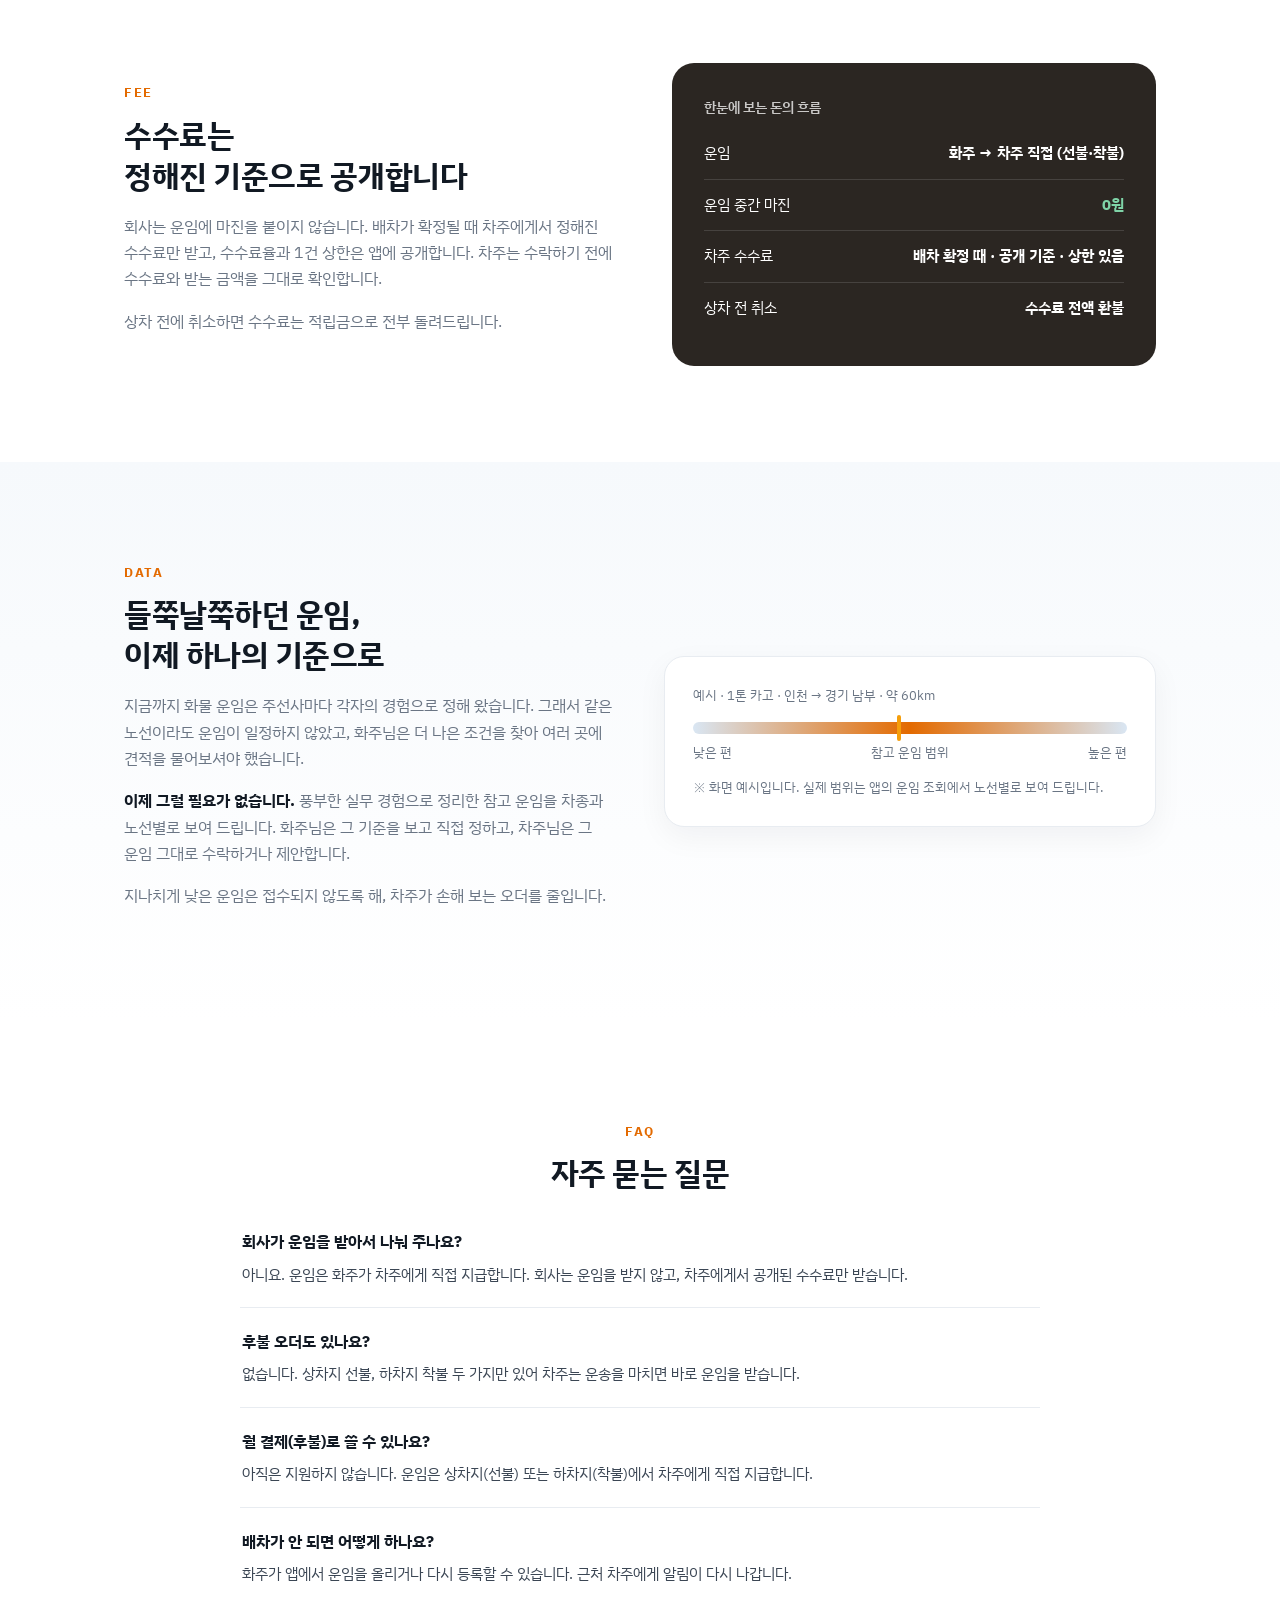
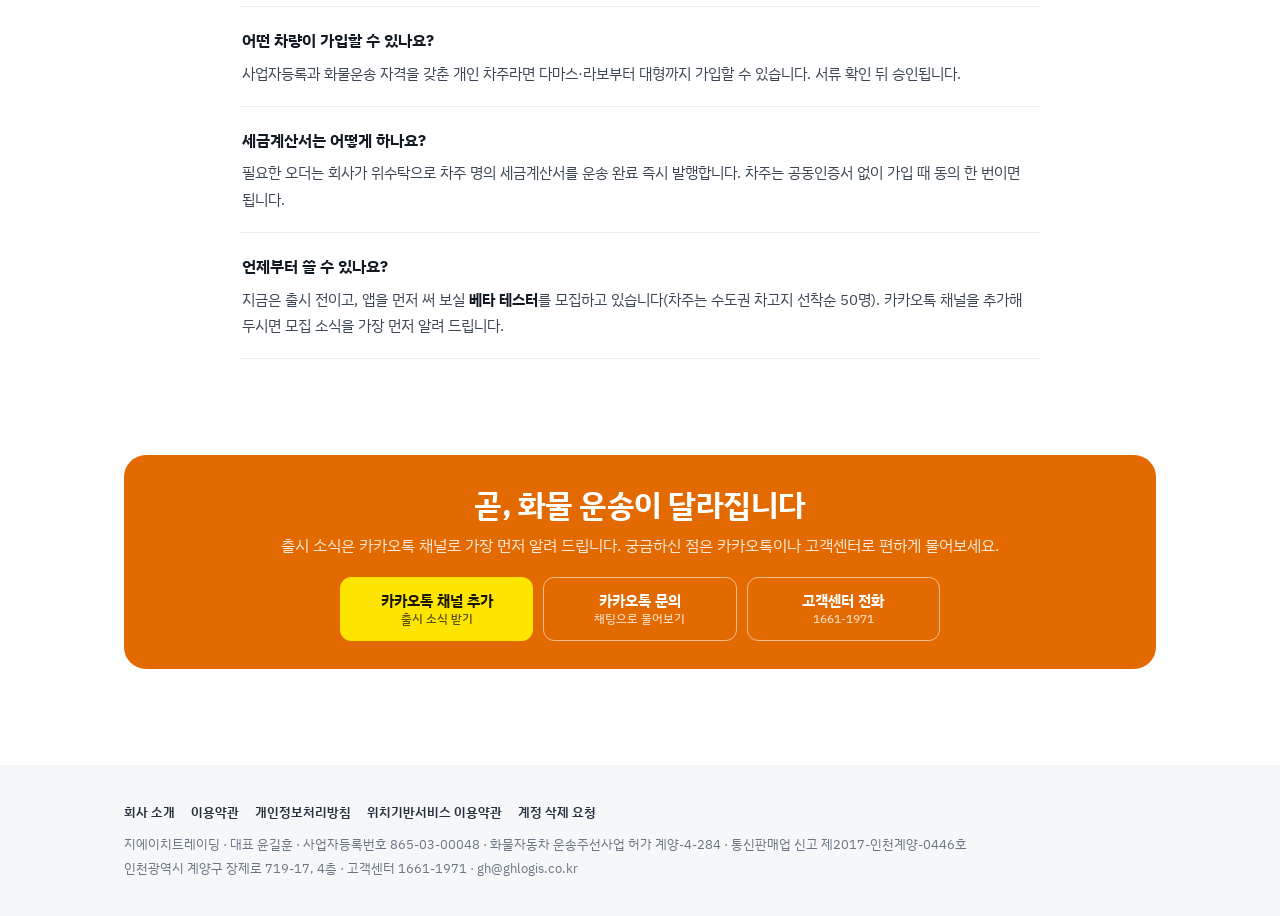
==== commit 105cd5b9: "첫 화면 날짜 빼기(사장님 11/28 "다 빼") Co-Authored-By: Claude Opus 5.5 <noreply@anthropic.com>" ====
--- a/index.html
+++ b/index.html
@@ -1,9 +1,9 @@
 <!doctype html><html lang="ko"><head>
 <!-- GH 다이렉트 소개 페이지 (시안 20261118_소개페이지_v05, 사용자 승인 2026-11-18). 수정은 저장소 site/ 에서. --><meta charset="utf-8"><meta name="viewport" content="width=device-width,initial-scale=1">
 <title>지에이치 다이렉트 · 화주와 차주를 직접 잇는 화물 운송</title>
-<meta name="description" content="화주와 차주가 앱에서 바로 만나 운임을 정합니다. 운임도 수수료도 처음부터 투명하게. 2027년 1월 출시.">
+<meta name="description" content="화주와 차주가 앱에서 바로 만나 운임을 정합니다. 운임도 수수료도 처음부터 투명하게. 출시 전 베타 테스터 모집 중.">
 <meta property="og:title" content="지에이치 다이렉트 GH DIRECT">
-<meta property="og:description" content="운임도 수수료도, 처음부터 투명하게. 화물 운송, 이제 직접 연결합니다. 2027년 1월 출시.">
+<meta property="og:description" content="운임도 수수료도, 처음부터 투명하게. 화물 운송, 이제 직접 연결합니다. 출시 전 베타 테스터 모집 중.">
 <meta property="og:image" content="https://ghdirect.co.kr/og.png">
 <link rel="icon" href="/favicon.png">
 <link href="https://fonts.googleapis.com/css2?family=IBM+Plex+Sans+KR:wght@400;500;600;700&display=swap" rel="stylesheet">
@@ -220,7 +220,7 @@
 
 <div class="hero"><div class="wrap">
  <div>
-  <span class="pill"><i></i>2027년 1월 출시 · 12월 베타 테스터 모집</span>
+  <span class="pill"><i></i>출시 전 · 베타 테스터 모집 중</span>
   <!-- 제목: '직접 연결'보다 '운임은 화주가 정하고 차주는 협상'(사장님 11/25, 시안 20261125_홈페이지_당근유입_v02). 차주용 광고로 오면 차주 쪽 제목(.drv) -->
   <h1 class="v-all">운임은 <em>화주</em>가 정하고,<br>차주는 <em>협상</em>합니다.</h1>
   <h1 class="v-drv">운임이 낮으면<br>차주님이 <em>협상</em>하세요.</h1>
@@ -363,12 +363,12 @@
   <div class="q"><b>배차가 안 되면 어떻게 하나요?</b><span>화주가 앱에서 운임을 올리거나 다시 등록할 수 있습니다. 근처 차주에게 알림이 다시 나갑니다.</span></div>
   <div class="q"><b>어떤 차량이 가입할 수 있나요?</b><span>사업자등록과 화물운송 자격을 갖춘 개인 차주라면 다마스·라보부터 대형까지 가입할 수 있습니다. 서류 확인 뒤 승인됩니다.</span></div>
   <div class="q"><b>세금계산서는 어떻게 하나요?</b><span>필요한 오더는 회사가 위수탁으로 차주 명의 세금계산서를 운송 완료 즉시 발행합니다. 차주는 공동인증서 없이 가입 때 동의 한 번이면 됩니다.</span></div>
-  <div class="q"><b>언제부터 쓸 수 있나요?</b><span>2027년 1월에 출시할 예정입니다. 출시 전 12월에 앱을 먼저 써 보실 <strong>베타 테스터</strong>를 모집합니다(차주는 수도권 차고지 선착순 50명). 카카오톡 채널을 추가해 두시면 모집 소식을 가장 먼저 알려 드립니다.</span></div>
+  <div class="q"><b>언제부터 쓸 수 있나요?</b><span>지금은 출시 전이고, 앱을 먼저 써 보실 <strong>베타 테스터</strong>를 모집하고 있습니다(차주는 수도권 차고지 선착순 50명). 카카오톡 채널을 추가해 두시면 모집 소식을 가장 먼저 알려 드립니다.</span></div>
  </div>
 </div></section>
 
 <div class="wrap" id="notify"><div class="final">
- <h2>2027년 1월, 화물 운송이 달라집니다</h2><p>출시 소식은 카카오톡 채널로 가장 먼저 알려 드립니다. 궁금하신 점은 카카오톡이나 고객센터로 편하게 물어보세요.</p>
+ <h2>곧, 화물 운송이 달라집니다</h2><p>출시 소식은 카카오톡 채널로 가장 먼저 알려 드립니다. 궁금하신 점은 카카오톡이나 고객센터로 편하게 물어보세요.</p>
  <div class="btns"><a class="btn kakao" href="https://pf.kakao.com/_xdYAvX" target="_blank" rel="noopener">카카오톡 채널 추가<small>출시 소식 받기</small></a><a class="btn g" href="https://pf.kakao.com/_xdYAvX/chat" target="_blank" rel="noopener">카카오톡 문의<small>채팅으로 물어보기</small></a><a class="btn g" href="tel:1661-1971">고객센터 전화<small>1661-1971</small></a></div>
 </div></div>
 
